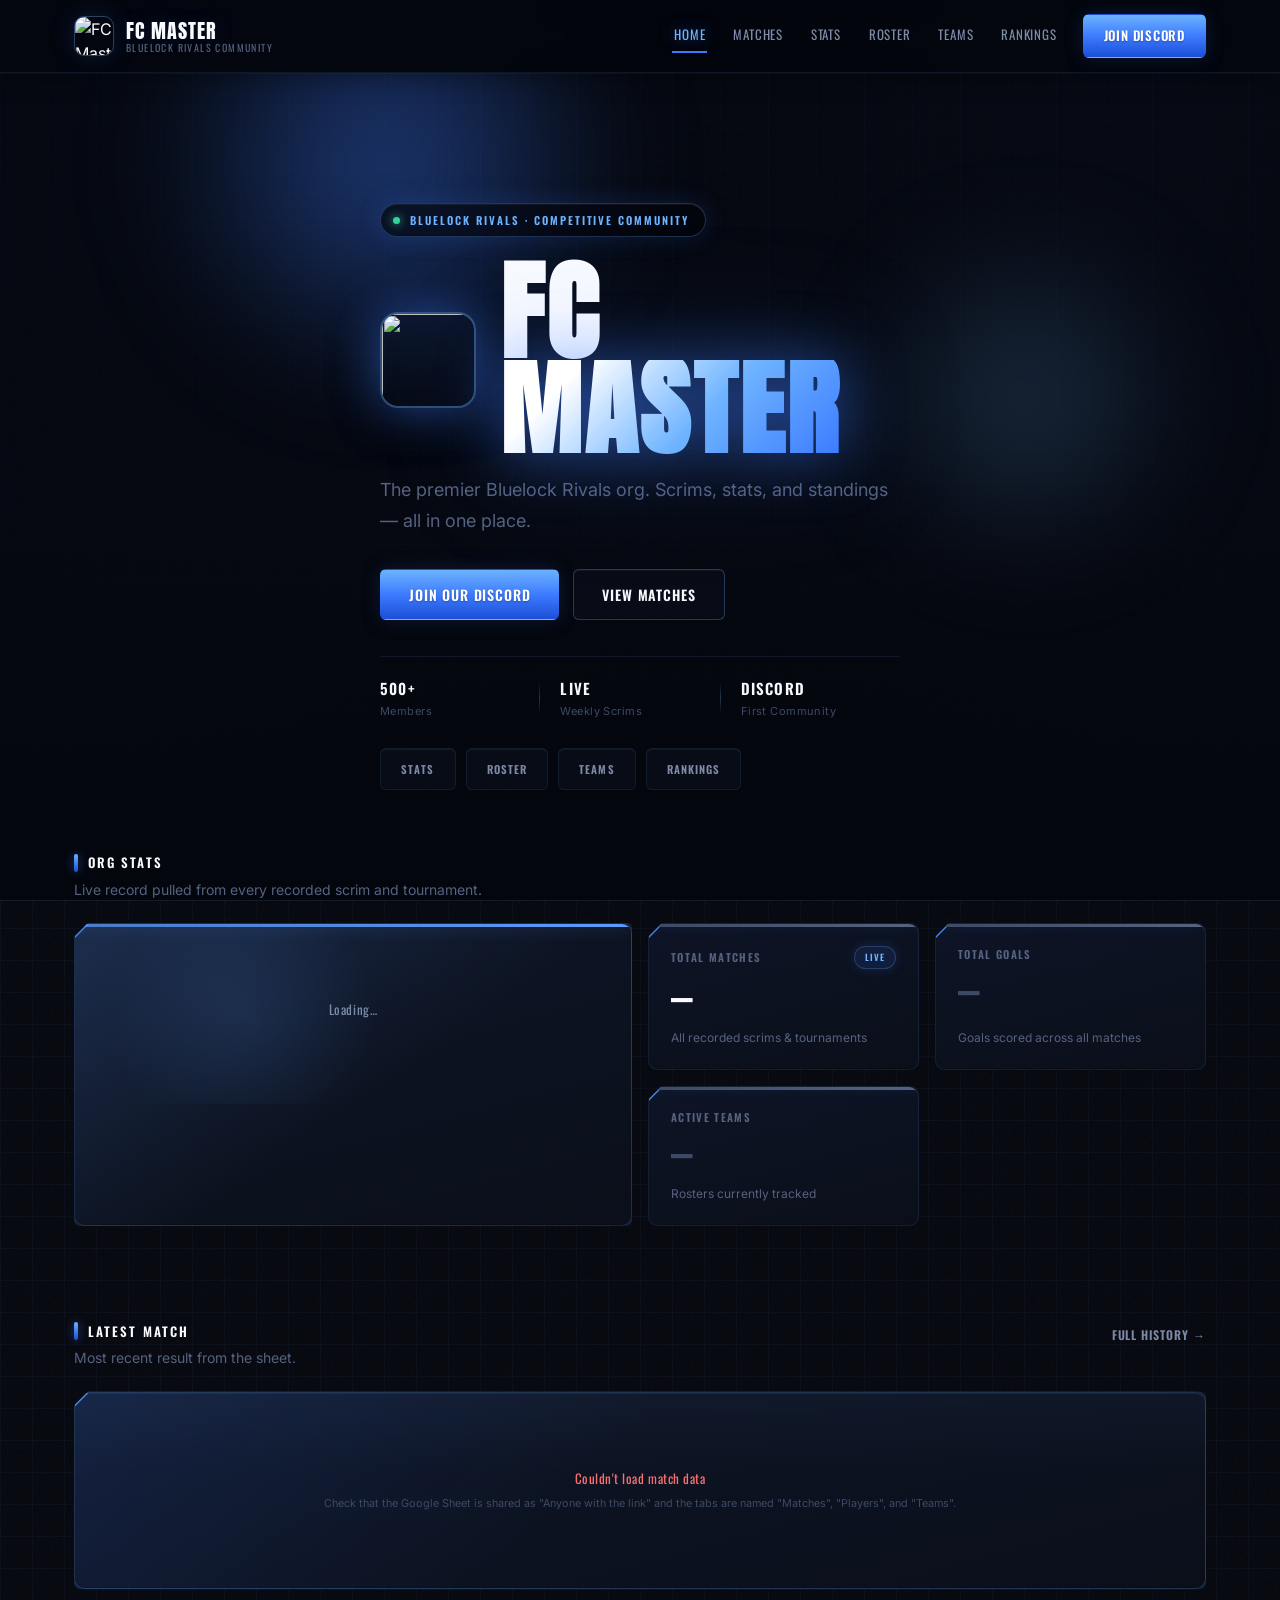
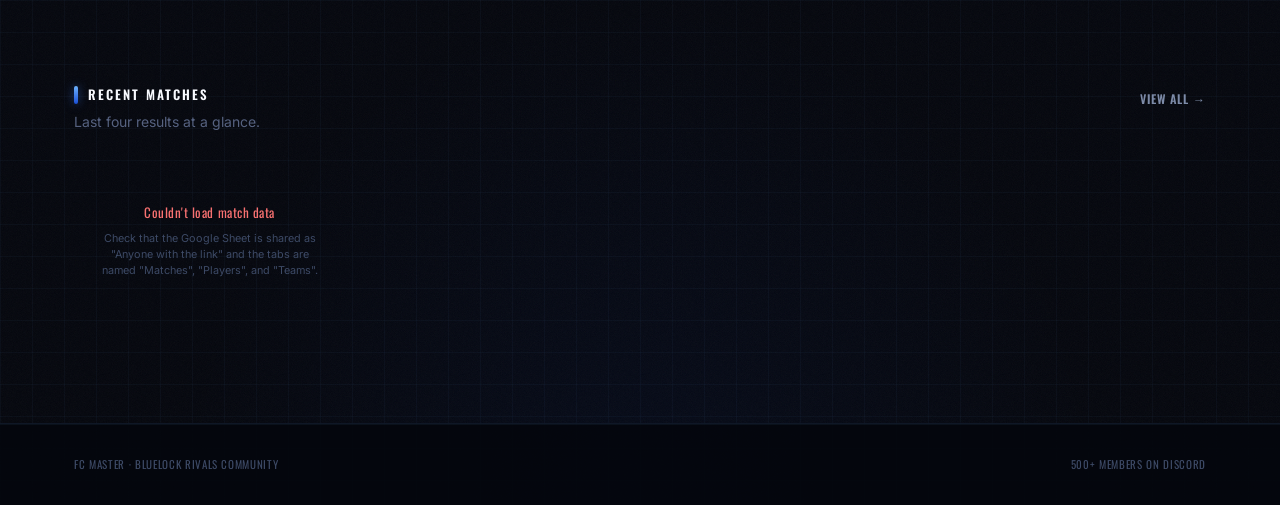
==== index.html @ bc50bb2d "bug fix" ====
<!DOCTYPE html>
<html lang="en">
<head>
<meta charset="UTF-8">
<meta name="viewport" content="width=device-width, initial-scale=1.0">
<title>FC Master — Bluelock Rivals Community</title>
<link rel="preconnect" href="https://fonts.googleapis.com">
<link rel="preconnect" href="https://fonts.gstatic.com" crossorigin>
<link href="https://fonts.googleapis.com/css2?family=Anton&family=Oswald:wght@500;600&family=Inter:wght@400;500&family=JetBrains+Mono:wght@500;700&display=swap" rel="stylesheet">
<link rel="stylesheet" href="style.css">
</head>
<body class="page-home">

<header class="site-header">
  <div class="container">
    <a href="index.html" class="brand">
      <img class="brand-mark" src="https://cdn.discordapp.com/icons/1453560675459924280/046e677ec699f821ec7f6a9abeb33d69.webp?size=80&amp;quality=lossless" alt="FC Master logo">
      <div class="brand-text">
        <span class="brand-name">FC MASTER</span>
        <span class="brand-sub">Bluelock Rivals Community</span>
      </div>
    </a>
    <input type="checkbox" id="nav-toggle" class="nav-toggle" aria-hidden="true">
    <label for="nav-toggle" class="nav-burger" aria-label="Toggle navigation">
      <span></span><span></span><span></span>
    </label>
    <nav class="nav">
      <a href="index.html" class="nav-link is-active">Home</a>
      <a href="matches.html" class="nav-link">Matches</a>
      <a href="stats.html" class="nav-link">Stats</a>
      <a href="roster.html" class="nav-link">Roster</a>
      <a href="teams.html" class="nav-link">Teams</a>
      <a href="rankings.html" class="nav-link">Rankings</a>
    </nav>
    <a href="https://discord.gg/AJgcQ4gbJ" class="btn btn-primary" target="_blank" rel="noopener">Join Discord</a>
  </div>
</header>

<section class="hero">
  <div class="hero-bg" aria-hidden="true">
    <div class="hero-bg__image"></div>
    <div class="hero-bg__grid"></div>
    <div class="hero-bg__vignette"></div>
  </div>
  <div class="hero-glow" aria-hidden="true"></div>
  <div class="hero-glow hero-glow--secondary" aria-hidden="true"></div>

  <div class="container hero-inner">
    <div class="hero-content">
      <div class="hero-badge">
        <span class="hero-badge__dot"></span>
        Bluelock Rivals &middot; Competitive Community
      </div>
      <div class="hero-identity">
        <img class="hero-crest" src="https://cdn.discordapp.com/icons/1453560675459924280/046e677ec699f821ec7f6a9abeb33d69.webp?size=128&amp;quality=lossless" alt="">
        <h1 class="hero-title">
          <span class="hero-title__line">FC</span>
          <span class="hero-title__line hero-title__line--accent">MASTER</span>
        </h1>
      </div>
      <p class="hero-subtitle">The premier Bluelock Rivals org. Scrims, stats, and standings — all in one place.</p>
      <div class="hero-actions">
        <a href="https://discord.gg/AJgcQ4gbJ" class="btn btn-primary btn-lg" target="_blank" rel="noopener">Join Our Discord</a>
        <a href="matches.html" class="btn btn-ghost btn-lg">View Matches</a>
      </div>
      <div class="hero-metrics">
        <div class="hero-metric">
          <span class="hero-metric__value">500+</span>
          <span class="hero-metric__label">Members</span>
        </div>
        <div class="hero-metric__divider" aria-hidden="true"></div>
        <div class="hero-metric">
          <span class="hero-metric__value">Live</span>
          <span class="hero-metric__label">Weekly Scrims</span>
        </div>
        <div class="hero-metric__divider" aria-hidden="true"></div>
        <div class="hero-metric">
          <span class="hero-metric__value">Discord</span>
          <span class="hero-metric__label">First Community</span>
        </div>
      </div>
      <nav class="hero-quicknav" aria-label="Quick links">
        <a href="stats.html" class="hero-strip-link">Stats</a>
        <a href="roster.html" class="hero-strip-link">Roster</a>
        <a href="teams.html" class="hero-strip-link">Teams</a>
        <a href="rankings.html" class="hero-strip-link">Rankings</a>
      </nav>
    </div>
  </div>
</section>

<main class="site-main">
  <section class="page-section home-stats">
    <div class="container">
      <div class="section-head">
        <div class="section-head__text">
          <span class="eyebrow">Org Stats</span>
          <p class="section-desc">Live record pulled from every recorded scrim and tournament.</p>
        </div>
      </div>
      <div class="stat-bento">
        <div class="panel stat-card stat-card--featured" id="stat-leader-card">
          <div class="stat-card__accent stat-card__accent--blue" aria-hidden="true"></div>
          <div class="state-message">Loading&hellip;</div>
        </div>
        <div class="panel stat-card">
          <div class="stat-card__accent stat-card__accent--neutral" aria-hidden="true"></div>
          <div class="stat-card__head">
            <span class="stat-card__label">Total Matches</span>
            <span class="stat-card__pill">Live</span>
          </div>
          <span class="stat-card__value skel" id="stat-total">&mdash;</span>
          <span class="stat-card__sub">All recorded scrims &amp; tournaments</span>
        </div>
        <div class="panel stat-card">
          <div class="stat-card__accent stat-card__accent--neutral" aria-hidden="true"></div>
          <div class="stat-card__head">
            <span class="stat-card__label">Total Goals</span>
          </div>
          <span class="stat-card__value skel" id="stat-goals">&mdash;</span>
          <span class="stat-card__sub">Goals scored across all matches</span>
        </div>
        <div class="panel stat-card">
          <div class="stat-card__accent stat-card__accent--neutral" aria-hidden="true"></div>
          <div class="stat-card__head">
            <span class="stat-card__label">Active Teams</span>
          </div>
          <span class="stat-card__value skel" id="stat-teams">&mdash;</span>
          <span class="stat-card__sub">Rosters currently tracked</span>
        </div>
      </div>
    </div>
  </section>

  <section class="page-section">
    <div class="container">
      <div class="section-head">
        <div class="section-head__text">
          <span class="eyebrow">Latest Match</span>
          <p class="section-desc">Most recent result from the sheet.</p>
        </div>
        <a href="matches.html" class="meta-link">Full history &rarr;</a>
      </div>
      <div class="panel panel--spotlight" id="latest-match">
        <div class="state-message">Loading latest match&hellip;</div>
      </div>
    </div>
  </section>

  <section class="page-section">
    <div class="container">
      <div class="section-head">
        <div class="section-head__text">
          <span class="eyebrow">Recent Matches</span>
          <p class="section-desc">Last four results at a glance.</p>
        </div>
        <a href="matches.html" class="meta-link">View all &rarr;</a>
      </div>
      <div class="match-grid" id="recent-matches">
        <div class="state-message">Loading recent matches&hellip;</div>
      </div>
    </div>
  </section>
</main>

<footer class="site-footer">
  <div class="container">
    <p>FC Master &middot; Bluelock Rivals Community</p>
    <p>500+ Members on Discord</p>
  </div>
</footer>

<script src="script.js"></script>
</body>
</html>
---- style.css ----
/* =========================================================
   FC MASTER — Premium Esports Design System
   ========================================================= */
:root {
  --bg-void: #04060d;
  --bg-panel: #0a0f1a;
  --bg-panel-raised: #0f1628;
  --bg-panel-hover: #141e34;
  --accent-blue: #3d7bff;
  --accent-blue-bright: #6db3ff;
  --accent-blue-deep: #1a4fd6;
  --accent-glow: rgba(61, 123, 255, 0.55);
  --accent-glow-soft: rgba(61, 123, 255, 0.18);
  --accent-glow-strong: rgba(109, 179, 255, 0.35);
  --win: #34d399;
  --loss: #f87171;
  --draw: #94a3b8;
  --text-primary: #f8faff;
  --text-secondary: #7d8ba8;
  --text-faint: #3d4a66;
  --text-muted: #566280;
  --border-line: rgba(109, 179, 255, 0.1);
  --border-line-strong: rgba(109, 179, 255, 0.28);
  --shadow-card: 0 4px 24px rgba(0, 0, 0, 0.45), 0 0 0 1px rgba(109, 179, 255, 0.06);
  --shadow-card-hover: 0 12px 40px rgba(0, 0, 0, 0.55), 0 0 32px var(--accent-glow-soft), 0 0 0 1px rgba(109, 179, 255, 0.18);
  --shadow-inset: inset 0 1px 0 rgba(255, 255, 255, 0.05), inset 0 -1px 0 rgba(0, 0, 0, 0.2);

  --font-display: 'Anton', 'Arial Narrow', sans-serif;
  --font-eyebrow: 'Oswald', sans-serif;
  --font-body: 'Inter', system-ui, sans-serif;
  --font-mono: 'JetBrains Mono', 'Courier New', monospace;

  --max-width: 1180px;
  --radius: 10px;
  --radius-sm: 6px;
  --notch: 14px;
  --header-h: 72px;
}

/* =========================================================
   Reset & base
   ========================================================= */
*, *::before, *::after { box-sizing: border-box; }
html { scroll-behavior: smooth; }

body {
  margin: 0;
  background-color: var(--bg-void);
  color: var(--text-primary);
  font-family: var(--font-body);
  line-height: 1.5;
  -webkit-font-smoothing: antialiased;
  display: flex;
  flex-direction: column;
  min-height: 100vh;
  position: relative;
  isolation: isolate;
}

/* Global atmosphere — grid + ambient glow + film grain (HLTV / Liquipedia feel) */
body::before {
  content: '';
  position: fixed;
  inset: 0;
  z-index: -2;
  pointer-events: none;
  background:
    radial-gradient(ellipse 70% 50% at 15% -10%, rgba(61, 123, 255, 0.14) 0%, transparent 55%),
    radial-gradient(ellipse 55% 40% at 90% 5%, rgba(61, 123, 255, 0.08) 0%, transparent 50%),
    radial-gradient(ellipse 60% 40% at 50% 100%, rgba(26, 79, 214, 0.06) 0%, transparent 60%),
    linear-gradient(rgba(109, 179, 255, 0.035) 1px, transparent 1px),
    linear-gradient(90deg, rgba(109, 179, 255, 0.035) 1px, transparent 1px),
    var(--bg-void);
  background-size: auto, auto, auto, 32px 32px, 32px 32px, auto;
}

body::after {
  content: '';
  position: fixed;
  inset: 0;
  z-index: -1;
  pointer-events: none;
  opacity: 0.045;
  background-image: url("data:image/svg+xml,%3Csvg viewBox='0 0 256 256' xmlns='http://www.w3.org/2000/svg'%3E%3Cfilter id='n'%3E%3CfeTurbulence type='fractalNoise' baseFrequency='0.85' numOctaves='4' stitchTiles='stitch'/%3E%3C/filter%3E%3Crect width='100%25' height='100%25' filter='url(%23n)'/%3E%3C/svg%3E");
  background-repeat: repeat;
  background-size: 180px 180px;
}

main, .site-main { flex: 1; }
img { max-width: 100%; display: block; }
a { color: inherit; text-decoration: none; }
button { font-family: inherit; cursor: pointer; border: none; background: none; }

:focus-visible {
  outline: 2px solid var(--accent-blue-bright);
  outline-offset: 2px;
  border-radius: 4px;
}

.container {
  max-width: var(--max-width);
  margin: 0 auto;
  padding: 0 24px;
}

@media (prefers-reduced-motion: reduce) {
  *, *::before, *::after { animation: none !important; transition: none !important; }
  html { scroll-behavior: auto; }
}

/* =========================================================
   Buttons
   ========================================================= */
.btn {
  display: inline-flex;
  align-items: center;
  justify-content: center;
  gap: 8px;
  font-family: var(--font-eyebrow);
  font-weight: 600;
  font-size: 13px;
  letter-spacing: 0.06em;
  text-transform: uppercase;
  padding: 11px 20px;
  border-radius: var(--radius-sm);
  border: 1px solid transparent;
  transition: transform 0.15s ease, box-shadow 0.15s ease, background 0.15s ease, border-color 0.15s ease;
  white-space: nowrap;
}
.btn-primary {
  background: linear-gradient(180deg, var(--accent-blue-bright) 0%, var(--accent-blue) 50%, var(--accent-blue-deep) 100%);
  color: #fff;
  box-shadow: 0 0 20px var(--accent-glow-soft), 0 4px 16px rgba(0, 0, 0, 0.35);
  text-shadow: 0 1px 2px rgba(0, 0, 0, 0.3);
}
.btn-primary:hover {
  background: linear-gradient(180deg, #8ec5ff 0%, var(--accent-blue-bright) 50%, var(--accent-blue) 100%);
  box-shadow: 0 0 32px var(--accent-glow), 0 6px 24px rgba(0, 0, 0, 0.4);
  transform: translateY(-2px);
}
.btn-ghost {
  background: rgba(10, 15, 26, 0.7);
  border-color: var(--border-line-strong);
  color: var(--text-primary);
  box-shadow: var(--shadow-inset);
}
.btn-ghost:hover {
  border-color: var(--accent-blue-bright);
  background: rgba(15, 22, 40, 0.9);
  box-shadow: 0 0 20px var(--accent-glow-soft), var(--shadow-inset);
}
.btn-lg { padding: 14px 28px; font-size: 14px; }

/* =========================================================
   Header / nav
   ========================================================= */
.site-header {
  position: sticky;
  top: 0;
  z-index: 100;
  background: rgba(4, 6, 13, 0.92);
  backdrop-filter: blur(16px) saturate(1.2);
  border-bottom: 1px solid var(--border-line);
  box-shadow: 0 4px 24px rgba(0, 0, 0, 0.35), 0 1px 0 rgba(109, 179, 255, 0.06);
}
.site-header .container {
  display: flex;
  align-items: center;
  gap: 24px;
  height: var(--header-h);
}
.brand {
  display: flex;
  align-items: center;
  gap: 12px;
  margin-right: auto;
  z-index: 2;
}
.brand-mark {
  width: 40px;
  height: 40px;
  border-radius: 10px;
  object-fit: cover;
  border: 1px solid rgba(109, 179, 255, 0.35);
  box-shadow: 0 0 24px var(--accent-glow-soft), 0 4px 12px rgba(0, 0, 0, 0.3);
  flex-shrink: 0;
}
.brand-text { display: flex; flex-direction: column; line-height: 1.1; }
.brand-name {
  font-family: var(--font-display);
  font-size: 20px;
  letter-spacing: 0.05em;
  color: var(--text-primary);
  text-shadow: 0 0 20px var(--accent-glow-soft);
}
.brand-sub {
  font-family: var(--font-eyebrow);
  font-size: 10px;
  letter-spacing: 0.14em;
  color: var(--text-muted);
  text-transform: uppercase;
}

.nav-toggle { display: none; }
.nav-burger {
  display: none;
  flex-direction: column;
  justify-content: center;
  gap: 5px;
  width: 36px;
  height: 36px;
  padding: 8px;
  cursor: pointer;
  z-index: 2;
}
.nav-burger span {
  display: block;
  height: 2px;
  background: var(--text-primary);
  border-radius: 2px;
  transition: transform 0.2s ease, opacity 0.2s ease;
}

.nav { display: flex; align-items: center; gap: 24px; }
.nav-link {
  font-family: var(--font-eyebrow);
  font-size: 13px;
  letter-spacing: 0.06em;
  text-transform: uppercase;
  color: var(--text-secondary);
  padding: 6px 2px;
  border-bottom: 2px solid transparent;
  transition: color 0.15s ease, border-color 0.15s ease;
}
.nav-link:hover { color: var(--text-primary); text-shadow: 0 0 12px var(--accent-glow-soft); }
.nav-link.is-active {
  color: var(--accent-blue-bright);
  border-bottom-color: var(--accent-blue);
  text-shadow: 0 0 16px var(--accent-glow);
}
.nav-link--soon {
  color: var(--text-faint);
  cursor: default;
  display: inline-flex;
  align-items: center;
  gap: 6px;
}
.nav-link--soon .soon-tag {
  font-size: 9px;
  letter-spacing: 0.08em;
  background: rgba(91, 157, 255, 0.12);
  color: var(--accent-blue-bright);
  padding: 2px 6px;
  border-radius: 999px;
}

.site-header .btn-primary { flex-shrink: 0; z-index: 2; }

@media (max-width: 860px) {
  .nav-burger { display: flex; }
  .nav {
    position: fixed;
    inset: 0;
    top: var(--header-h);
    flex-direction: column;
    align-items: stretch;
    gap: 0;
    padding: 16px 24px 32px;
    background: rgba(5, 8, 16, 0.97);
    backdrop-filter: blur(16px);
    transform: translateY(-100%);
    opacity: 0;
    pointer-events: none;
    transition: transform 0.25s ease, opacity 0.25s ease;
  }
  .nav-link {
    padding: 16px 0;
    border-bottom: 1px solid var(--border-line);
    font-size: 15px;
  }
  .nav-link.is-active { border-bottom-color: var(--border-line); color: var(--accent-blue-bright); }
  .nav-toggle:checked ~ .nav {
    transform: translateY(0);
    opacity: 1;
    pointer-events: auto;
  }
  .nav-toggle:checked ~ .nav-burger span:nth-child(1) { transform: translateY(7px) rotate(45deg); }
  .nav-toggle:checked ~ .nav-burger span:nth-child(2) { opacity: 0; }
  .nav-toggle:checked ~ .nav-burger span:nth-child(3) { transform: translateY(-7px) rotate(-45deg); }
  .site-header .btn-primary { display: none; }
}

/* =========================================================
   Page banner (inner pages)
   ========================================================= */
.page-banner {
  position: relative;
  overflow: hidden;
  padding: 56px 0 48px;
  border-bottom: 1px solid var(--border-line);
  background:
    linear-gradient(to bottom, transparent 0%, transparent 45%, var(--bg-void) 100%),
    linear-gradient(135deg, rgba(61, 123, 255, 0.1) 0%, transparent 55%),
    rgba(4, 6, 13, 0.85);
  box-shadow: inset 0 -1px 0 rgba(109, 179, 255, 0.08);
}
.page-banner::before {
  content: '';
  position: absolute;
  inset: 0;
  background-image:
    linear-gradient(rgba(109, 179, 255, 0.04) 1px, transparent 1px),
    linear-gradient(90deg, rgba(109, 179, 255, 0.04) 1px, transparent 1px);
  background-size: 32px 32px;
  mask-image: linear-gradient(to bottom, rgba(0,0,0,0.55), transparent 85%);
  pointer-events: none;
}
.page-banner::after {
  content: '';
  position: absolute;
  bottom: 0;
  left: 0;
  right: 0;
  height: 1px;
  background: linear-gradient(90deg, transparent, var(--accent-blue-bright), transparent);
  opacity: 0.4;
  pointer-events: none;
}
.page-banner__inner {
  position: relative;
  z-index: 1;
}
.page-banner__tag {
  display: inline-flex;
  align-items: center;
  gap: 8px;
  font-family: var(--font-eyebrow);
  font-size: 11px;
  font-weight: 600;
  letter-spacing: 0.18em;
  text-transform: uppercase;
  color: var(--accent-blue-bright);
  margin-bottom: 12px;
  text-shadow: 0 0 16px var(--accent-glow);
}
.page-banner__tag::before {
  content: '';
  width: 28px;
  height: 2px;
  background: linear-gradient(90deg, var(--accent-blue-bright), var(--accent-blue));
  box-shadow: 0 0 8px var(--accent-glow);
}
.page-banner__title {
  font-family: var(--font-display);
  font-size: clamp(38px, 6vw, 58px);
  letter-spacing: 0.03em;
  line-height: 1;
  margin: 0 0 12px;
  color: var(--text-primary);
  text-shadow: 0 0 40px var(--accent-glow-soft);
}
.page-banner__desc {
  margin: 0;
  font-size: 15px;
  color: var(--text-muted);
  max-width: 560px;
  line-height: 1.65;
}

/* Compact premium dashboard header (matches / stats) */
.page-banner--dashboard {
  padding: 38px 0 34px;
  background:
    linear-gradient(to bottom, transparent 0%, transparent 45%, var(--bg-void) 100%),
    radial-gradient(ellipse 90% 140% at 15% -30%, rgba(61, 123, 255, 0.24) 0%, transparent 58%),
    radial-gradient(ellipse 55% 90% at 88% -10%, rgba(109, 179, 255, 0.14) 0%, transparent 52%),
    linear-gradient(180deg, rgba(12, 20, 38, 0.97) 0%, rgba(4, 6, 13, 0.99) 100%);
  border-bottom: 1px solid rgba(109, 179, 255, 0.16);
  box-shadow:
    0 10px 40px rgba(0, 0, 0, 0.35),
    inset 0 1px 0 rgba(109, 179, 255, 0.1);
}
.page-banner--dashboard::before {
  background-size: 28px 28px;
  mask-image: linear-gradient(to bottom, rgba(0, 0, 0, 0.65), transparent 92%);
}
.page-banner--dashboard::after {
  opacity: 0.65;
  height: 2px;
  background: linear-gradient(90deg, transparent 5%, var(--accent-blue-bright) 50%, transparent 95%);
  box-shadow: 0 0 20px var(--accent-glow-soft);
}
.page-banner__glow {
  position: absolute;
  top: -30%;
  right: 8%;
  width: min(320px, 45vw);
  height: 180px;
  background: radial-gradient(circle, rgba(61, 123, 255, 0.28) 0%, transparent 68%);
  filter: blur(36px);
  pointer-events: none;
}
.page-banner--dashboard .page-banner__title {
  font-size: clamp(34px, 5vw, 50px);
}

/* Filter stacks */
.filter-stack {
  display: flex;
  flex-direction: column;
  gap: 12px;
  margin-bottom: 22px;
}
.filter-stack .filter-bar {
  margin-bottom: 0;
}
.filter-row {
  display: flex;
  flex-direction: column;
  gap: 8px;
}
.filter-row--solo {
  margin-bottom: 28px;
}
.filter-label {
  font-family: var(--font-eyebrow);
  font-size: 10px;
  font-weight: 600;
  letter-spacing: 0.14em;
  text-transform: uppercase;
  color: var(--text-faint);
}
.filter-bar--teams {
  flex-wrap: wrap;
}
.filter-bar--teams .filter-count {
  margin-left: auto;
  font-style: italic;
}
.filter-btn--team.is-active {
  color: #fff;
  background: linear-gradient(180deg, rgba(109, 179, 255, 0.35) 0%, rgba(61, 123, 255, 0.5) 100%);
  border-color: rgba(109, 179, 255, 0.45);
  box-shadow: 0 0 20px var(--accent-glow-soft), inset 0 1px 0 rgba(255, 255, 255, 0.08);
}

@media (max-width: 560px) {
  .page-banner--dashboard { padding: 32px 0 28px; }
  .filter-bar--teams .filter-count { margin-left: 0; width: 100%; }
}

/* =========================================================
   Section headings
   ========================================================= */
.page-section { padding: 48px 0; }
.page-section--tight-top { padding-top: 0; }
.page-section--tight-bottom { padding-bottom: 0; }

.section-head {
  display: flex;
  align-items: baseline;
  justify-content: space-between;
  gap: 16px;
  margin-bottom: 22px;
  flex-wrap: wrap;
}
.section-head__text {
  display: flex;
  flex-direction: column;
  gap: 6px;
}
.eyebrow {
  display: flex;
  align-items: center;
  gap: 10px;
  font-family: var(--font-eyebrow);
  font-size: 13px;
  font-weight: 600;
  letter-spacing: 0.16em;
  text-transform: uppercase;
  color: var(--text-primary);
}
.eyebrow::before {
  content: '';
  width: 4px;
  height: 18px;
  background: linear-gradient(180deg, var(--accent-blue-bright), var(--accent-blue-deep));
  border-radius: 2px;
  flex-shrink: 0;
  box-shadow: 0 0 10px var(--accent-glow);
}
.section-desc {
  margin: 0;
  font-size: 14px;
  color: var(--text-muted);
  max-width: 520px;
  line-height: 1.6;
}
.section-head .meta-link {
  font-family: var(--font-eyebrow);
  font-size: 12px;
  font-weight: 600;
  letter-spacing: 0.08em;
  color: var(--text-secondary);
  text-transform: uppercase;
  transition: color 0.15s ease, text-shadow 0.15s ease;
}
.section-head .meta-link:hover {
  color: var(--accent-blue-bright);
  text-shadow: 0 0 12px var(--accent-glow);
}

/* =========================================================
   Hero — homepage
   ========================================================= */
.hero {
  position: relative;
  overflow: hidden;
  min-height: min(92vh, 860px);
  display: flex;
  flex-direction: column;
  justify-content: center;
  padding: 100px 0 80px;
  border-bottom: 1px solid var(--border-line);
}
.hero-bg {
  position: absolute;
  inset: 0;
  pointer-events: none;
}
.hero-bg__image {
  position: absolute;
  inset: 0;
  background:
    linear-gradient(to bottom, transparent 0%, transparent 55%, var(--bg-void) 100%),
    linear-gradient(105deg, rgba(5, 8, 16, 0.94) 0%, rgba(5, 8, 16, 0.7) 42%, rgba(5, 8, 16, 0.9) 100%),
    url('https://i.ibb.co/B2PHL9ym/FAmjm-BYWYAAL4sd.jpg') center / cover no-repeat;
}
.hero-bg__grid {
  position: absolute;
  inset: 0;
  background-image:
    linear-gradient(rgba(91, 157, 255, 0.04) 1px, transparent 1px),
    linear-gradient(90deg, rgba(91, 157, 255, 0.04) 1px, transparent 1px);
  background-size: 48px 48px;
  mask-image: linear-gradient(to bottom, rgba(0,0,0,0.5) 0%, transparent 80%);
}
.hero-bg__vignette {
  position: absolute;
  inset: 0;
  z-index: 1;
  background: radial-gradient(ellipse 80% 60% at 50% 100%, var(--bg-void) 0%, transparent 70%);
}
.hero-glow {
  position: absolute;
  top: -120px;
  left: 10%;
  width: 520px;
  height: 420px;
  background: radial-gradient(circle, rgba(61, 123, 255, 0.45) 0%, transparent 70%);
  filter: blur(56px);
  pointer-events: none;
  animation: glow-drift 8s ease-in-out infinite alternate;
}
.hero-glow--secondary {
  left: auto;
  right: 5%;
  top: 20%;
  width: 380px;
  height: 320px;
  background: radial-gradient(circle, rgba(109, 179, 255, 0.22) 0%, transparent 70%);
  animation-delay: -4s;
}
@keyframes glow-drift {
  0% { transform: translate(0, 0) scale(1); opacity: 0.85; }
  100% { transform: translate(20px, 10px) scale(1.05); opacity: 1; }
}
.hero-inner {
  position: relative;
  z-index: 1;
  display: flex;
  flex-direction: column;
  align-items: flex-start;
  max-width: 720px;
}
.hero-content {
  display: flex;
  flex-direction: column;
  align-items: flex-start;
  width: 100%;
}
.hero-badge {
  display: inline-flex;
  align-items: center;
  gap: 10px;
  font-family: var(--font-eyebrow);
  font-size: 11px;
  font-weight: 600;
  letter-spacing: 0.18em;
  text-transform: uppercase;
  color: var(--accent-blue-bright);
  margin-bottom: 28px;
  padding: 8px 16px 8px 12px;
  border: 1px solid rgba(109, 179, 255, 0.25);
  border-radius: 999px;
  background: rgba(4, 6, 13, 0.65);
  backdrop-filter: blur(10px);
  box-shadow: 0 0 24px var(--accent-glow-soft), var(--shadow-inset);
}
.hero-badge__dot {
  width: 7px;
  height: 7px;
  border-radius: 50%;
  background: var(--win);
  box-shadow: 0 0 10px var(--win);
  animation: pulse-dot 2.4s ease-in-out infinite;
}
@keyframes pulse-dot {
  0%, 100% { opacity: 1; transform: scale(1); }
  50% { opacity: 0.6; transform: scale(0.85); }
}
.hero-identity {
  display: flex;
  align-items: center;
  gap: 24px;
  margin-bottom: 20px;
}
.hero-crest {
  width: clamp(64px, 10vw, 96px);
  height: clamp(64px, 10vw, 96px);
  border-radius: 18px;
  object-fit: cover;
  border: 2px solid rgba(109, 179, 255, 0.4);
  box-shadow: 0 0 48px var(--accent-glow), 0 12px 40px rgba(0, 0, 0, 0.5);
  flex-shrink: 0;
}
.hero-title__line {
  font-family: var(--font-display);
  font-size: clamp(56px, 10vw, 108px);
  letter-spacing: 0.03em;
  color: var(--text-primary);
}
.hero-title__line--accent {
  background: linear-gradient(135deg, #fff 20%, var(--accent-blue-bright) 60%, var(--accent-blue) 100%);
  -webkit-background-clip: text;
  background-clip: text;
  -webkit-text-fill-color: transparent;
  filter: drop-shadow(0 0 30px var(--accent-glow)) drop-shadow(0 0 60px var(--accent-glow-soft));
}
.hero-subtitle {
  font-family: var(--font-body);
  font-size: clamp(15px, 1.8vw, 18px);
  color: var(--text-muted);
  margin: 0 0 32px;
  max-width: 520px;
  line-height: 1.7;
}
.hero-title {
  margin: 0;
  display: flex;
  flex-direction: column;
  line-height: 0.88;
}
.hero-actions {
  display: flex;
  align-items: center;
  gap: 14px;
  flex-wrap: wrap;
  margin-bottom: 36px;
}
.hero-metrics {
  display: flex;
  align-items: center;
  padding: 20px 0 0;
  border-top: 1px solid var(--border-line);
  width: 100%;
  max-width: 520px;
}
.hero-metric {
  display: flex;
  flex-direction: column;
  gap: 4px;
  flex: 1;
  padding: 0 20px;
}
.hero-metric:first-child { padding-left: 0; }
.hero-metric__divider {
  width: 1px;
  height: 32px;
  background: linear-gradient(180deg, transparent, var(--border-line-strong), transparent);
  flex-shrink: 0;
}
.hero-metric__value {
  font-family: var(--font-eyebrow);
  font-size: 15px;
  font-weight: 600;
  letter-spacing: 0.08em;
  text-transform: uppercase;
  color: var(--text-primary);
}
.hero-metric__label {
  font-size: 11px;
  color: var(--text-faint);
  letter-spacing: 0.04em;
}
.hero-quicknav {
  display: flex;
  flex-wrap: wrap;
  gap: 10px;
  margin-top: 28px;
  width: 100%;
  max-width: 520px;
}
.hero-strip-link {
  font-family: var(--font-eyebrow);
  font-size: 11px;
  font-weight: 600;
  letter-spacing: 0.1em;
  text-transform: uppercase;
  text-align: center;
  padding: 12px 20px;
  border: 1px solid var(--border-line);
  border-radius: var(--radius-sm);
  background: rgba(10, 15, 26, 0.75);
  color: var(--text-secondary);
  box-shadow: var(--shadow-inset);
  transition: border-color 0.2s ease, color 0.2s ease, background 0.2s ease, box-shadow 0.2s ease, transform 0.2s ease;
}
.hero-strip-link:hover {
  border-color: rgba(109, 179, 255, 0.4);
  color: var(--accent-blue-bright);
  background: rgba(15, 22, 40, 0.9);
  box-shadow: 0 0 20px var(--accent-glow-soft), var(--shadow-inset);
  transform: translateY(-1px);
}

@media (max-width: 860px) {
  .hero { min-height: auto; padding: 88px 0 64px; }
  .hero-inner { align-items: center; }
  .hero-content { align-items: center; text-align: center; }
  .hero-identity { flex-direction: column; gap: 16px; }
  .hero-subtitle { max-width: 100%; }
  .hero-actions { justify-content: center; }
  .hero-metrics { max-width: 100%; justify-content: center; }
  .hero-metric { padding: 0 14px; }
  .hero-quicknav { justify-content: center; max-width: 100%; }
}
@media (max-width: 560px) {
  .hero-metrics { flex-direction: column; align-items: stretch; gap: 12px; }
  .hero-metric {
    flex-direction: row;
    justify-content: space-between;
    align-items: center;
    padding: 10px 0;
    border-bottom: 1px solid var(--border-line);
  }
  .hero-metric:last-child { border-bottom: none; }
  .hero-metric__divider { display: none; }
}

/* Homepage layout overlap */
.page-home .site-main { padding-top: 0; }
.home-stats {
  margin-top: -48px;
  padding-top: 0;
  position: relative;
  z-index: 2;
}

@media (max-width: 860px) {
  .home-stats { margin-top: -24px; }
}

/* =========================================================
   Panels — corner-notch motif
   ========================================================= */
.panel {
  background: linear-gradient(165deg, rgba(15, 22, 40, 0.95) 0%, rgba(10, 15, 26, 0.98) 100%);
  border: 1px solid var(--border-line);
  border-radius: var(--radius);
  padding: 22px;
  clip-path: polygon(var(--notch) 0%, 100% 0%, 100% 100%, 0% 100%, 0% var(--notch));
  position: relative;
  box-shadow: var(--shadow-card), var(--shadow-inset);
  transition: border-color 0.25s ease, box-shadow 0.25s ease, transform 0.25s ease;
}
.panel::before {
  content: '';
  position: absolute;
  top: 0; left: 0;
  width: var(--notch);
  height: var(--notch);
  background: linear-gradient(135deg, var(--accent-blue-bright), var(--accent-blue-deep));
  clip-path: polygon(0 0, 100% 0, 0 100%);
  box-shadow: 0 0 12px var(--accent-glow);
}
.panel::after {
  content: '';
  position: absolute;
  inset: 0;
  border-radius: inherit;
  pointer-events: none;
  background: linear-gradient(180deg, rgba(109, 179, 255, 0.04) 0%, transparent 40%);
  clip-path: polygon(var(--notch) 0%, 100% 0%, 100% 100%, 0% 100%, 0% var(--notch));
}
.panel--spotlight {
  background:
    linear-gradient(135deg, rgba(61, 123, 255, 0.12) 0%, transparent 45%),
    linear-gradient(165deg, rgba(15, 22, 40, 0.98) 0%, rgba(10, 15, 26, 0.99) 100%);
  border-color: rgba(109, 179, 255, 0.22);
  box-shadow: var(--shadow-card-hover), 0 0 60px var(--accent-glow-soft), var(--shadow-inset);
  padding: 28px 32px;
}
.panel--profile {
  padding: 28px 32px;
  background:
    linear-gradient(160deg, rgba(61, 123, 255, 0.06) 0%, rgba(10, 15, 26, 0.98) 100%);
  box-shadow: var(--shadow-card-hover), var(--shadow-inset);
}

/* =========================================================
   Stat cards & grids
   ========================================================= */
.stat-grid {
  display: grid;
  grid-template-columns: repeat(4, minmax(0, 1fr));
  gap: 16px;
}
.stat-bento {
  display: grid;
  grid-template-columns: repeat(4, minmax(0, 1fr));
  gap: 16px;
}
.stat-bento .stat-card--featured {
  grid-column: span 2;
  grid-row: span 2;
  min-height: 280px;
  padding: 28px;
}
.stat-bento .stat-card--featured .stat-card__value--hero {
  font-size: clamp(52px, 8vw, 72px);
  margin-top: auto;
}
.stat-bento .stat-card:not(.stat-card--featured) { min-height: 132px; }

.stat-card {
  display: flex;
  flex-direction: column;
  gap: 12px;
  min-height: 160px;
  padding: 22px;
  background: linear-gradient(165deg, rgba(15, 22, 40, 0.92) 0%, rgba(10, 15, 26, 0.98) 100%);
  box-shadow: var(--shadow-card), var(--shadow-inset);
  position: relative;
  overflow: hidden;
}
.stat-card::after {
  content: '';
  position: absolute;
  bottom: -40%;
  right: -20%;
  width: 60%;
  height: 60%;
  background: radial-gradient(circle, var(--accent-glow-soft) 0%, transparent 70%);
  pointer-events: none;
  opacity: 0;
  transition: opacity 0.3s ease;
}
.stat-card:hover {
  border-color: rgba(109, 179, 255, 0.3);
  transform: translateY(-3px);
  box-shadow: var(--shadow-card-hover), var(--shadow-inset);
}
.stat-card:hover::after { opacity: 1; }
.stat-card__accent {
  position: absolute;
  top: 0; left: 0; right: 0;
  height: 3px;
  box-shadow: 0 0 12px var(--accent-glow-soft);
}
.stat-card__accent--blue {
  background: linear-gradient(90deg, var(--accent-blue-deep), var(--accent-blue-bright));
  box-shadow: 0 0 16px var(--accent-glow);
}
.stat-card__accent--neutral { background: linear-gradient(90deg, var(--text-faint), var(--text-muted)); }
.stat-card__accent--win { background: linear-gradient(90deg, #059669, var(--win)); box-shadow: 0 0 12px rgba(52, 211, 153, 0.3); }
.stat-card__accent--loss { background: linear-gradient(90deg, #dc2626, var(--loss)); box-shadow: 0 0 12px rgba(248, 113, 113, 0.3); }
.stat-card__accent--draw { background: linear-gradient(90deg, var(--draw), #cbd5e1); }

.stat-card--featured {
  background:
    linear-gradient(145deg, rgb(var(--team-c, 91 157 255) / 0.18) 0%, transparent 55%),
    linear-gradient(165deg, rgba(15, 22, 40, 0.98) 0%, rgba(10, 15, 26, 0.99) 100%);
  border: 1px solid rgb(var(--team-c, 91 157 255) / 0.2);
  box-shadow: var(--shadow-card-hover), 0 0 48px rgb(var(--team-c, 91 157 255) / 0.2), var(--shadow-inset);
}
.stat-card--featured::after {
  opacity: 0.6;
  background: radial-gradient(circle, rgb(var(--team-c, 91 157 255) / 0.2) 0%, transparent 70%);
}
.stat-card--featured .stat-card__accent--blue {
  background: linear-gradient(90deg, rgb(var(--team-c, 91 157 255) / 0.7), rgb(var(--team-c, 91 157 255)));
  box-shadow: 0 0 16px rgb(var(--team-c, 91 157 255) / 0.4);
}
.stat-card--featured .stat-card__value--hero {
  color: rgb(var(--team-c, 91 157 255));
  text-shadow: 0 0 24px rgb(var(--team-c, 91 157 255) / 0.35);
}
.stat-card__leader-link {
  display: flex;
  align-items: center;
  gap: 12px;
  text-decoration: none;
  color: inherit;
}
.stat-card__leader-name {
  font-family: var(--font-display);
  font-size: clamp(18px, 2.5vw, 22px);
  letter-spacing: 0.02em;
  color: var(--text-primary);
}
.stat-card__leader-crest {
  width: 44px;
  height: 44px;
  margin-bottom: 0;
  flex-shrink: 0;
}
.stat-card__leader-crest--fallback {
  display: flex;
  align-items: center;
  justify-content: center;
  font-family: var(--font-eyebrow);
  font-size: 14px;
  font-weight: 600;
  background: var(--bg-panel-raised);
  color: rgb(var(--team-c, 91 157 255));
  border-radius: 50%;
  border: 2px solid rgb(var(--team-c, 91 157 255) / 0.6);
}
.stat-card--win {
  background:
    linear-gradient(145deg, rgba(52, 211, 153, 0.1) 0%, transparent 45%),
    linear-gradient(165deg, rgba(15, 22, 40, 0.92) 0%, rgba(10, 15, 26, 0.98) 100%);
}
.stat-card--loss {
  background:
    linear-gradient(145deg, rgba(248, 113, 113, 0.1) 0%, transparent 45%),
    linear-gradient(165deg, rgba(15, 22, 40, 0.92) 0%, rgba(10, 15, 26, 0.98) 100%);
}

.stat-card__head {
  display: flex;
  justify-content: space-between;
  align-items: center;
  gap: 10px;
}
.stat-card__label {
  font-family: var(--font-eyebrow);
  font-size: 11px;
  font-weight: 600;
  letter-spacing: 0.12em;
  text-transform: uppercase;
  color: var(--text-muted);
}
.stat-card__pill {
  font-family: var(--font-eyebrow);
  font-size: 9px;
  font-weight: 600;
  letter-spacing: 0.12em;
  text-transform: uppercase;
  color: var(--accent-blue-bright);
  border: 1px solid rgba(109, 179, 255, 0.22);
  background: rgba(61, 123, 255, 0.12);
  border-radius: 999px;
  padding: 4px 10px;
  box-shadow: 0 0 12px var(--accent-glow-soft);
}
.stat-card__pill--win {
  color: var(--win);
  border-color: rgba(52, 211, 153, 0.3);
  background: rgba(52, 211, 153, 0.1);
  box-shadow: 0 0 12px rgba(52, 211, 153, 0.15);
}
.stat-card__pill--loss {
  color: var(--loss);
  border-color: rgba(248, 113, 113, 0.3);
  background: rgba(248, 113, 113, 0.1);
  box-shadow: 0 0 12px rgba(248, 113, 113, 0.15);
}
.stat-card__value {
  font-family: var(--font-mono);
  font-size: 36px;
  font-weight: 700;
  line-height: 1;
  font-variant-numeric: tabular-nums;
  color: var(--text-primary);
  text-shadow: 0 0 24px rgba(255, 255, 255, 0.08);
}
.stat-card__value--hero {
  margin-top: auto;
  font-size: clamp(52px, 8vw, 72px);
  text-shadow: 0 0 40px var(--accent-glow-soft);
}
.stat-card__value--win { color: var(--win); text-shadow: 0 0 20px rgba(52, 211, 153, 0.35); }
.stat-card__value--loss { color: var(--loss); text-shadow: 0 0 20px rgba(248, 113, 113, 0.35); }
.stat-card__value--draw { color: var(--draw); }
.stat-card__sub {
  font-size: 12px;
  color: var(--text-muted);
  margin-top: auto;
  line-height: 1.45;
}
.stat-card__row { display: flex; gap: 18px; }
.stat-card__row .stat-card__value { font-size: 26px; }

@media (max-width: 920px) {
  .stat-grid { grid-template-columns: repeat(2, 1fr); }
  .stat-bento { grid-template-columns: repeat(2, 1fr); }
  .stat-bento .stat-card--featured {
    grid-column: span 2;
    grid-row: span 1;
    min-height: 200px;
  }
}
@media (max-width: 560px) {
  .stat-grid, .stat-bento { grid-template-columns: 1fr; }
  .stat-bento .stat-card--featured { grid-column: span 1; }
}

/* =========================================================
   Latest match
   ========================================================= */
#latest-match.panel { padding: 28px 32px; }

.latest-match {
  display: grid;
  grid-template-columns: auto minmax(0, 1fr) auto;
  align-items: center;
  gap: 24px;
}
.latest-match__side {
  display: flex;
  flex-direction: column;
  align-items: center;
  gap: 10px;
  min-width: 110px;
}
.latest-match__score {
  font-family: var(--font-mono);
  font-size: clamp(36px, 5vw, 52px);
  font-weight: 700;
  display: flex;
  align-items: center;
  justify-content: center;
  gap: 16px;
  font-variant-numeric: tabular-nums;
  color: var(--text-primary);
  text-shadow: 0 0 32px var(--accent-glow-soft);
}
.team-crest {
  width: 60px;
  height: 60px;
  border-radius: 14px;
  background: var(--bg-panel-raised);
  border: 1px solid rgba(109, 179, 255, 0.25);
  object-fit: cover;
  box-shadow: 0 8px 24px rgba(0, 0, 0, 0.3), 0 0 20px var(--accent-glow-soft);
}
.latest-match__name {
  font-family: var(--font-eyebrow);
  font-size: 12px;
  font-weight: 600;
  letter-spacing: 0.08em;
  text-transform: uppercase;
  color: var(--text-muted);
  text-align: center;
}
.latest-match__divider { color: var(--text-faint); font-size: 24px; }
.latest-match__meta {
  margin-top: 20px;
  display: flex;
  justify-content: space-between;
  align-items: center;
  gap: 14px;
  flex-wrap: wrap;
  font-family: var(--font-eyebrow);
  font-size: 11px;
  letter-spacing: 0.06em;
  text-transform: uppercase;
  color: var(--text-secondary);
  border-top: 1px solid var(--border-line);
  padding-top: 16px;
}

@media (max-width: 760px) {
  .latest-match { grid-template-columns: 1fr; text-align: center; }
  .latest-match__side { min-width: 0; }
  .latest-match__meta { flex-direction: column; align-items: flex-start; }
}

/* =========================================================
   Badges
   ========================================================= */
.badge {
  display: inline-flex;
  align-items: center;
  gap: 6px;
  font-family: var(--font-eyebrow);
  font-size: 11px;
  font-weight: 600;
  letter-spacing: 0.08em;
  text-transform: uppercase;
  padding: 5px 12px;
  border-radius: 6px;
  border: 1px solid transparent;
}
.badge--win  { background: rgba(52, 211, 153, 0.14); color: var(--win); border-color: rgba(52, 211, 153, 0.28); box-shadow: 0 0 12px rgba(52, 211, 153, 0.15); }
.badge--loss { background: rgba(248, 113, 113, 0.14); color: var(--loss); border-color: rgba(248, 113, 113, 0.28); box-shadow: 0 0 12px rgba(248, 113, 113, 0.15); }
.badge--draw { background: rgba(148, 163, 184, 0.14); color: var(--draw); border-color: rgba(148, 163, 184, 0.28); }

/* =========================================================
   Match mini cards
   ========================================================= */
.match-grid {
  display: grid;
  grid-template-columns: repeat(4, minmax(0, 1fr));
  gap: 16px;
}
.match-card-mini {
  display: flex;
  flex-direction: column;
  gap: 10px;
  min-height: 152px;
  padding: 20px;
  background: linear-gradient(165deg, rgba(15, 22, 40, 0.95) 0%, rgba(10, 15, 26, 0.98) 100%);
  box-shadow: var(--shadow-card), var(--shadow-inset);
  transition: transform 0.25s ease, border-color 0.25s ease, box-shadow 0.25s ease;
}
.match-card-mini:hover {
  transform: translateY(-4px);
  border-color: rgba(109, 179, 255, 0.28);
  box-shadow: var(--shadow-card-hover), var(--shadow-inset);
}
.match-card-mini__score {
  font-family: var(--font-mono);
  font-size: 32px;
  font-weight: 700;
  font-variant-numeric: tabular-nums;
  color: var(--text-primary);
  text-shadow: 0 0 20px rgba(255, 255, 255, 0.06);
}
.match-card-mini__date {
  font-size: 11px;
  color: var(--text-faint);
  margin-top: auto;
}

@media (max-width: 920px) {
  .match-grid { grid-template-columns: repeat(2, 1fr); }
}
@media (max-width: 560px) {
  .match-grid { grid-template-columns: 1fr; }
}

/* =========================================================
   Filter bar
   ========================================================= */
.filter-bar {
  display: flex;
  align-items: center;
  gap: 10px;
  margin-bottom: 22px;
  flex-wrap: wrap;
  padding: 16px 20px;
  background: linear-gradient(165deg, rgba(15, 22, 40, 0.9) 0%, rgba(10, 15, 26, 0.95) 100%);
  border: 1px solid var(--border-line);
  border-radius: var(--radius);
  box-shadow: var(--shadow-card), var(--shadow-inset);
}
.filter-btn {
  font-family: var(--font-eyebrow);
  font-size: 12px;
  font-weight: 600;
  letter-spacing: 0.08em;
  text-transform: uppercase;
  color: var(--text-secondary);
  background: rgba(10, 15, 26, 0.85);
  border: 1px solid var(--border-line);
  padding: 10px 18px;
  border-radius: var(--radius-sm);
  transition: color 0.15s ease, border-color 0.15s ease, background 0.15s ease, box-shadow 0.15s ease;
}
.filter-btn:hover {
  color: var(--text-primary);
  border-color: var(--border-line-strong);
  box-shadow: 0 0 16px var(--accent-glow-soft);
}
.filter-btn.is-active {
  color: #fff;
  background: linear-gradient(180deg, var(--accent-blue-bright) 0%, var(--accent-blue) 100%);
  border-color: var(--accent-blue);
  box-shadow: 0 0 24px var(--accent-glow), 0 4px 12px rgba(0, 0, 0, 0.3);
}
.filter-count {
  margin-left: auto;
  font-family: var(--font-mono);
  font-size: 12px;
  color: var(--text-faint);
}

/* =========================================================
   Tables
   ========================================================= */
.table-wrapper {
  background: linear-gradient(165deg, rgba(15, 22, 40, 0.6) 0%, rgba(10, 15, 26, 0.95) 100%);
  border: 1px solid var(--border-line);
  border-radius: var(--radius);
  overflow: hidden;
  box-shadow: var(--shadow-card);
}
table { width: 100%; border-collapse: collapse; }
thead th {
  text-align: left;
  font-family: var(--font-eyebrow);
  font-size: 11px;
  font-weight: 600;
  letter-spacing: 0.1em;
  text-transform: uppercase;
  color: var(--text-muted);
  padding: 16px 20px;
  border-bottom: 1px solid rgba(109, 179, 255, 0.12);
  background: linear-gradient(180deg, rgba(15, 22, 40, 0.98) 0%, rgba(10, 15, 26, 0.99) 100%);
  box-shadow: inset 0 1px 0 rgba(109, 179, 255, 0.06);
}
tbody td {
  padding: 16px 20px;
  font-size: 14px;
  border-bottom: 1px solid var(--border-line);
  color: var(--text-primary);
}
tbody tr:last-child td { border-bottom: none; }
tbody tr { transition: background 0.15s ease, box-shadow 0.15s ease; }
tbody tr:hover {
  background: rgba(61, 123, 255, 0.06);
  box-shadow: inset 3px 0 0 var(--accent-blue);
}
.cell-score {
  font-family: var(--font-mono);
  font-weight: 700;
  font-variant-numeric: tabular-nums;
  font-size: 15px;
  color: var(--text-primary);
}
.cell-muted { color: var(--text-muted); }
.cell-tournament-tag {
  font-family: var(--font-eyebrow);
  font-size: 10px;
  letter-spacing: 0.04em;
  text-transform: uppercase;
  color: var(--text-secondary);
  border: 1px solid var(--border-line-strong);
  padding: 4px 10px;
  border-radius: 999px;
  display: inline-block;
  background: rgba(10, 15, 26, 0.7);
}

.match-card-mini__top {
  display: flex;
  justify-content: space-between;
  align-items: flex-start;
  gap: 10px;
}
.match-card-mini__opponent {
  font-family: var(--font-eyebrow);
  font-size: 13px;
  font-weight: 600;
  letter-spacing: 0.04em;
  text-transform: uppercase;
  color: var(--text-muted);
}

@media (max-width: 760px) {
  thead { display: none; }
  table, tbody, tr, td { display: block; width: 100%; }
  tbody tr {
    padding: 16px 20px;
    border-bottom: 1px solid var(--border-line);
  }
  tbody td {
    border: none;
    padding: 5px 0;
    display: flex;
    justify-content: space-between;
    align-items: center;
  }
  tbody td::before {
    content: attr(data-label);
    font-family: var(--font-eyebrow);
    font-size: 10px;
    letter-spacing: 0.08em;
    text-transform: uppercase;
    color: var(--text-faint);
  }
}

/* =========================================================
   States
   ========================================================= */
.state-message {
  padding: 48px 24px;
  text-align: center;
  color: var(--text-secondary);
  font-family: var(--font-eyebrow);
  font-size: 13px;
  letter-spacing: 0.04em;
}
.state-message--error { color: var(--loss); }
.state-message small {
  display: block;
  margin-top: 8px;
  font-family: var(--font-body);
  color: var(--text-faint);
  letter-spacing: normal;
  text-transform: none;
}
.skel { color: var(--text-faint); }

/* =========================================================
   Charts
   ========================================================= */
.charts-grid {
  display: grid;
  grid-template-columns: 1.3fr 1fr;
  gap: 16px;
}
.chart-panel {
  display: flex;
  flex-direction: column;
  gap: 18px;
  padding: 24px;
  background: linear-gradient(165deg, rgba(15, 22, 40, 0.7) 0%, rgba(10, 15, 26, 0.98) 100%);
  box-shadow: var(--shadow-card), var(--shadow-inset);
}
.chart-panel__head {
  display: flex;
  align-items: baseline;
  justify-content: space-between;
  gap: 12px;
  flex-wrap: wrap;
}
.chart-panel__title {
  font-family: var(--font-eyebrow);
  font-size: 13px;
  font-weight: 600;
  letter-spacing: 0.08em;
  text-transform: uppercase;
  color: var(--text-primary);
}
.chart-panel__sub {
  font-family: var(--font-mono);
  font-size: 11px;
  color: var(--text-faint);
}
.chart-canvas-wrap {
  position: relative;
  height: 240px;
}
.chart-canvas-wrap--wide { height: 280px; }
.chart-canvas-wrap--donut {
  max-width: 280px;
  margin: 0 auto;
  height: auto;
  aspect-ratio: 1 / 1;
}
.chart-canvas-wrap .state-message {
  padding: 0;
  height: 100%;
  display: flex;
  align-items: center;
  justify-content: center;
}

@media (max-width: 920px) {
  .charts-grid { grid-template-columns: 1fr; }
}

/* =========================================================
   Roster / player cards
   ========================================================= */
.roster-toolbar {
  display: flex;
  align-items: center;
  justify-content: flex-end;
  margin-bottom: 22px;
  padding: 12px 16px;
  background: linear-gradient(165deg, rgba(15, 22, 40, 0.9) 0%, rgba(10, 15, 26, 0.95) 100%);
  border: 1px solid var(--border-line);
  border-radius: var(--radius-sm);
  box-shadow: var(--shadow-inset);
}
.roster-toolbar .filter-count { margin-left: 0; }

.player-grid {
  display: grid;
  grid-template-columns: repeat(4, minmax(0, 1fr));
  gap: 16px;
}
.player-card {
  display: flex;
  flex-direction: column;
  align-items: center;
  text-align: center;
  gap: 6px;
  padding: 24px 20px;
  background: linear-gradient(165deg, rgba(15, 22, 40, 0.85) 0%, rgba(10, 15, 26, 0.98) 100%);
  box-shadow: var(--shadow-card), var(--shadow-inset);
  transition: transform 0.25s ease, border-color 0.25s ease, box-shadow 0.25s ease;
}
.player-card:hover {
  border-color: rgb(var(--team-c, 91 157 255) / 0.3);
  transform: translateY(-4px);
  box-shadow: var(--shadow-card-hover), var(--shadow-inset);
}
.player-card__avatar {
  width: 76px;
  height: 76px;
  border-radius: 50%;
  object-fit: cover;
  border: 2px solid rgb(var(--team-c, 91 157 255) / 0.6);
  margin-bottom: 8px;
  box-shadow: 0 0 24px rgb(var(--team-c, 91 157 255) / 0.35);
}
.player-card__avatar--fallback,
.player-profile__avatar--fallback {
  display: flex;
  align-items: center;
  justify-content: center;
  background: var(--bg-panel-raised);
  font-family: var(--font-eyebrow);
  font-weight: 600;
}
.player-card .player-card__avatar--fallback {
  color: rgb(var(--team-c, 91 157 255));
}
.player-card__avatar--fallback { font-size: 22px; }
.player-card__name {
  font-family: var(--font-display);
  font-size: 20px;
  letter-spacing: 0.02em;
  color: var(--text-primary);
}
.player-card__role {
  font-family: var(--font-eyebrow);
  font-size: 11px;
  font-weight: 600;
  letter-spacing: 0.1em;
  text-transform: uppercase;
  color: rgb(var(--team-c, 91 157 255));
  text-shadow: 0 0 12px rgb(var(--team-c, 91 157 255) / 0.35);
}
.player-card__team { margin: 4px 0 10px; }
.player-card__stats {
  display: flex;
  width: 100%;
  border-top: 1px solid var(--border-line);
  padding-top: 14px;
  gap: 4px;
  margin-top: 4px;
}
.player-card__stat {
  flex: 1;
  display: flex;
  flex-direction: column;
  gap: 2px;
}
.player-card__stat-value {
  font-family: var(--font-mono);
  font-size: 18px;
  font-weight: 700;
  font-variant-numeric: tabular-nums;
}
.player-card__stat-label {
  font-family: var(--font-eyebrow);
  font-size: 9px;
  letter-spacing: 0.08em;
  text-transform: uppercase;
  color: var(--text-faint);
}

@media (max-width: 920px) {
  .player-grid { grid-template-columns: repeat(2, 1fr); }
}
@media (max-width: 560px) {
  .player-grid { grid-template-columns: 1fr; }
}

/* =========================================================
   Player / team profile
   ========================================================= */
.player-profile__header {
  display: flex;
  align-items: center;
  gap: 28px;
}
.team-profile__description {
  margin: 10px 0 0;
  color: var(--text-secondary);
  max-width: 680px;
  line-height: 1.6;
}
.player-profile__avatar {
  width: 104px;
  height: 104px;
  border-radius: 50%;
  object-fit: cover;
  border: 3px solid rgb(var(--team-c, 91 157 255) / 0.6);
  flex-shrink: 0;
  box-shadow: 0 0 32px rgb(var(--team-c, 91 157 255) / 0.35);
}
.player-profile__avatar--fallback {
  color: rgb(var(--team-c, 91 157 255));
}
.player-profile__avatar--fallback { font-size: 32px; }
.player-profile__id {
  display: flex;
  flex-direction: column;
  gap: 10px;
}
.player-profile__name {
  font-family: var(--font-display);
  font-size: clamp(32px, 5vw, 46px);
  margin: 0;
  line-height: 1;
  letter-spacing: 0.03em;
  text-shadow: 0 0 32px var(--accent-glow-soft);
}
.player-profile__tags {
  display: flex;
  align-items: center;
  gap: 8px;
  flex-wrap: wrap;
}
.player-profile__joined {
  font-size: 12px;
  color: var(--text-faint);
}

@media (max-width: 560px) {
  .player-profile__header { flex-direction: column; text-align: center; }
  .player-profile__tags { justify-content: center; }
}

/* =========================================================
   Rankings
   ========================================================= */
.rankings-shell {
  display: flex;
  flex-direction: column;
  gap: 20px;
}
.rankings-legend {
  display: grid;
  grid-template-columns: repeat(3, minmax(0, 1fr));
  gap: 16px;
}
.legend-card {
  display: flex;
  flex-direction: column;
  gap: 8px;
  padding: 20px 22px;
  background: linear-gradient(165deg, rgba(15, 22, 40, 0.7) 0%, rgba(10, 15, 26, 0.98) 100%);
  box-shadow: var(--shadow-card), var(--shadow-inset);
}
.legend-card__label {
  font-family: var(--font-eyebrow);
  font-size: 12px;
  font-weight: 600;
  letter-spacing: 0.1em;
  text-transform: uppercase;
  color: var(--accent-blue-bright);
  text-shadow: 0 0 10px var(--accent-glow-soft);
}
.legend-card__value {
  font-size: 13px;
  color: var(--text-secondary);
}
.rankings-team-cell {
  display: inline-flex;
  align-items: center;
  gap: 12px;
}
.rankings-crest {
  width: 36px;
  height: 36px;
  border-radius: 10px;
  object-fit: cover;
  border: 1px solid var(--border-line-strong);
  background: var(--bg-panel-raised);
  display: inline-flex;
  align-items: center;
  justify-content: center;
  flex-shrink: 0;
}
.rankings-crest--fallback {
  font-family: var(--font-eyebrow);
  font-size: 12px;
  color: var(--accent-blue-bright);
}
.rankings-team-name {
  font-family: var(--font-eyebrow);
  font-size: 13px;
  letter-spacing: 0.03em;
  text-transform: uppercase;
}
.rankings-rank {
  font-family: var(--font-mono);
  font-weight: 700;
  font-variant-numeric: tabular-nums;
  color: var(--accent-blue-bright);
  font-size: 16px;
}
.rankings-stat {
  font-family: var(--font-mono);
  font-variant-numeric: tabular-nums;
}
.rankings-stat--points {
  font-weight: 700;
  color: var(--accent-blue-bright);
  font-size: 15px;
  text-shadow: 0 0 12px var(--accent-glow-soft);
}

@media (max-width: 760px) {
  .rankings-legend { grid-template-columns: 1fr; }
}

/* Top 3 row highlight */
#rankings-tbody tr:nth-child(1) { background: rgba(61, 123, 255, 0.08); box-shadow: inset 3px 0 0 var(--accent-blue-bright); }
#rankings-tbody tr:nth-child(2) { background: rgba(61, 123, 255, 0.05); }
#rankings-tbody tr:nth-child(3) { background: rgba(61, 123, 255, 0.03); }

/* =========================================================
   Footer
   ========================================================= */
.site-footer {
  border-top: 1px solid var(--border-line);
  padding: 32px 0;
  margin-top: 48px;
  background: rgba(4, 6, 13, 0.9);
  box-shadow: inset 0 1px 0 rgba(109, 179, 255, 0.06);
}
.site-footer .container {
  display: flex;
  justify-content: space-between;
  align-items: center;
  flex-wrap: wrap;
  gap: 12px;
}
.site-footer p {
  font-family: var(--font-eyebrow);
  font-size: 11px;
  letter-spacing: 0.06em;
  text-transform: uppercase;
  color: var(--text-faint);
  margin: 0;
}

/* ---- PAGE TRANSITIONS ---- */

#flash-bar {
  position: fixed;
  top: 0; left: 0;
  width: 100%; height: 3px;
  background: #F5A623;
  transform: scaleX(0);
  transform-origin: left center;
  z-index: 9999;
  pointer-events: none;
  will-change: transform;
}

#flash-bar.is-active {
  animation: flashSweep 0.26s cubic-bezier(0.4, 0, 0.2, 1) forwards;
}

@keyframes flashSweep {
  to { transform: scaleX(1); }
}

body.page-entering {
  animation: pageRise 0.5s cubic-bezier(0.22, 1, 0.36, 1) both;
}

@keyframes pageRise {
  from { opacity: 0; transform: translateY(20px); }
  to   { opacity: 1; transform: translateY(0); }
}

body.page-exiting {
  opacity: 0;
  transform: translateY(-8px);
  transition: opacity 0.15s ease-in, transform 0.15s ease-in;
  pointer-events: none;
}

/* ---- MOBILE BOTTOM NAV ---- */
#bottom-nav {
  display: none;
  position: fixed;
  bottom: 12px;
  left: 50%;
  transform: translateX(-50%);
  width: calc(100% - 32px);
  max-width: 420px;
  height: 64px;
  background: rgba(15, 18, 28, 0.72);
  backdrop-filter: blur(16px);
  -webkit-backdrop-filter: blur(16px);
  border: 1px solid rgba(255,255,255,0.08);
  border-radius: 20px;
  z-index: 9000;
  padding: 0 8px;
  padding-bottom: env(safe-area-inset-bottom);
  box-shadow: 0 8px 32px rgba(0,0,0,0.4), 0 0 0 1px rgba(245,166,35,0.06);
  display: none;
  align-items: center;
  justify-content: space-around;
}

#bottom-nav-pill {
  position: absolute;
  top: 8px;
  height: calc(100% - 16px);
  border-radius: 14px;
  background: rgba(245, 166, 35, 0.15);
  border: 1px solid rgba(245, 166, 35, 0.3);
  transition: left 0.3s cubic-bezier(0.34, 1.56, 0.64, 1),
              width 0.3s cubic-bezier(0.34, 1.56, 0.64, 1);
  pointer-events: none;
  box-shadow: 0 0 16px rgba(245, 166, 35, 0.15);
}

.bn-item {
  display: flex;
  flex-direction: column;
  align-items: center;
  justify-content: center;
  gap: 3px;
  flex: 1;
  height: 100%;
  text-decoration: none;
  color: rgba(255,255,255,0.4);
  font-family: 'Inter', sans-serif;
  font-size: 10px;
  font-weight: 500;
  letter-spacing: 0.02em;
  transition: color 0.2s ease;
  position: relative;
  z-index: 1;
  -webkit-tap-highlight-color: transparent;
}

.bn-item svg {
  width: 20px;
  height: 20px;
  transition: transform 0.2s cubic-bezier(0.34, 1.56, 0.64, 1);
}

.bn-item.is-active {
  color: #F5A623;
}

.bn-item.is-active svg {
  transform: translateY(-2px) scale(1.15);
}

.bn-item:active svg {
  transform: scale(0.88);
}

@media (max-width: 768px) {
  #bottom-nav { display: flex; }
  .site-main, .hero { padding-bottom: 90px; }
  .site-footer { margin-bottom: 90px; }
}
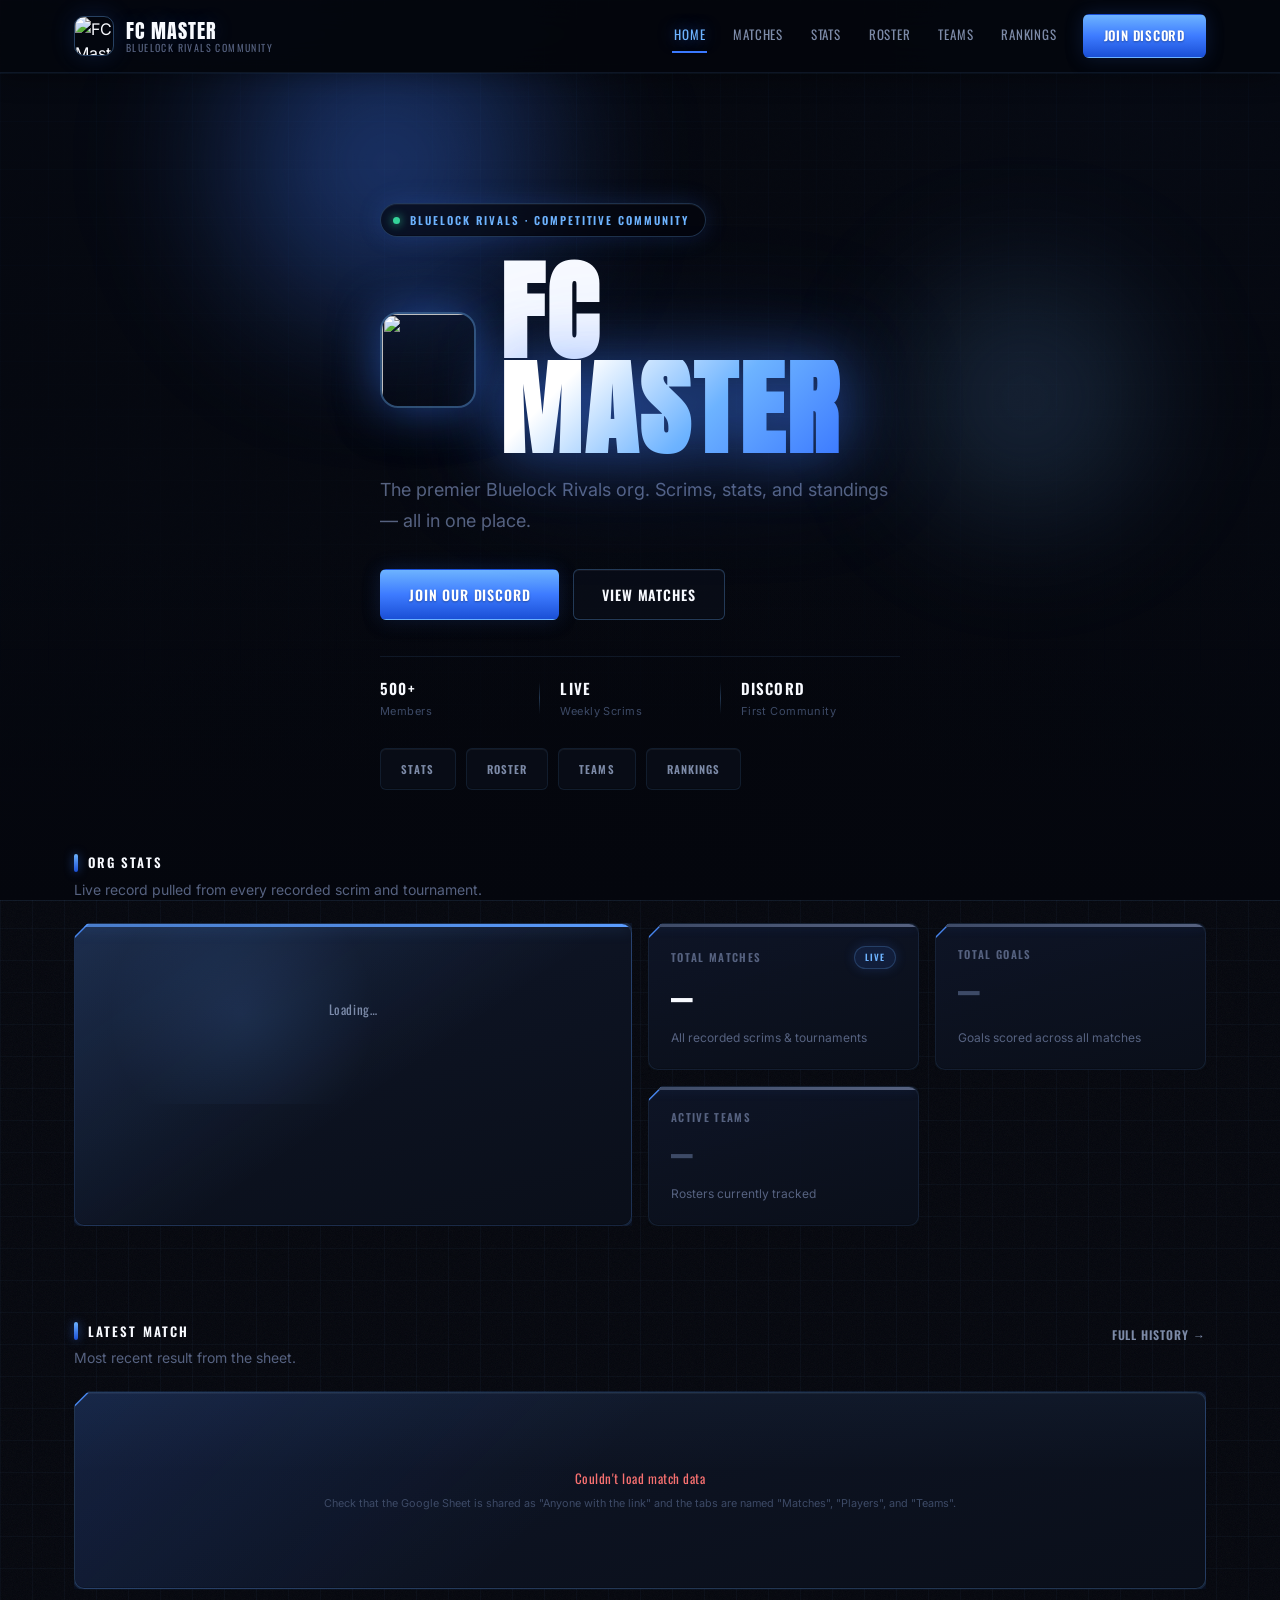
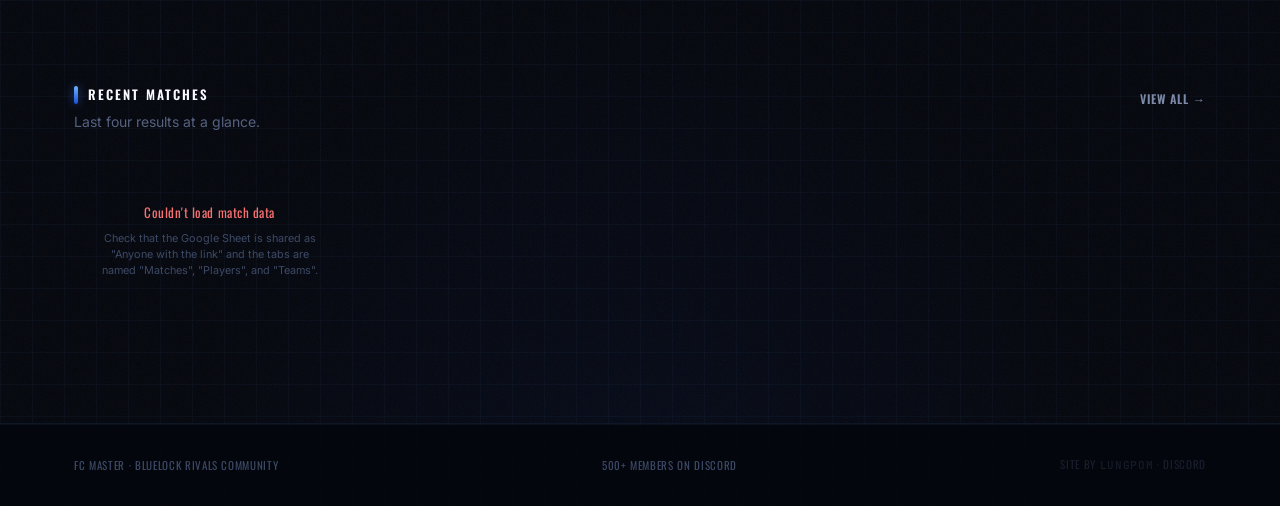
==== commit 6ba9238c: "bug fix" ====
--- a/index.html
+++ b/index.html
@@ -167,6 +167,7 @@
   <div class="container">
     <p>FC Master &middot; Bluelock Rivals Community</p>
     <p>500+ Members on Discord</p>
+    <p class="footer-credit">Site by <span class="footer-credit__name">lungpom</span> &middot; Discord</p>
   </div>
 </footer>
 
--- a/style.css
+++ b/style.css
@@ -1665,6 +1665,17 @@
   color: var(--text-faint);
   margin: 0;
 }
+.footer-credit {
+  margin-top: 0.5rem;
+  font-size: 0.7rem;
+  opacity: 0.35;
+  letter-spacing: 0.05em;
+}
+.footer-credit__name {
+  font-family: 'JetBrains Mono', monospace;
+  font-weight: 500;
+  opacity: 0.9;
+}
 
 /* ---- PAGE TRANSITIONS ---- */
 
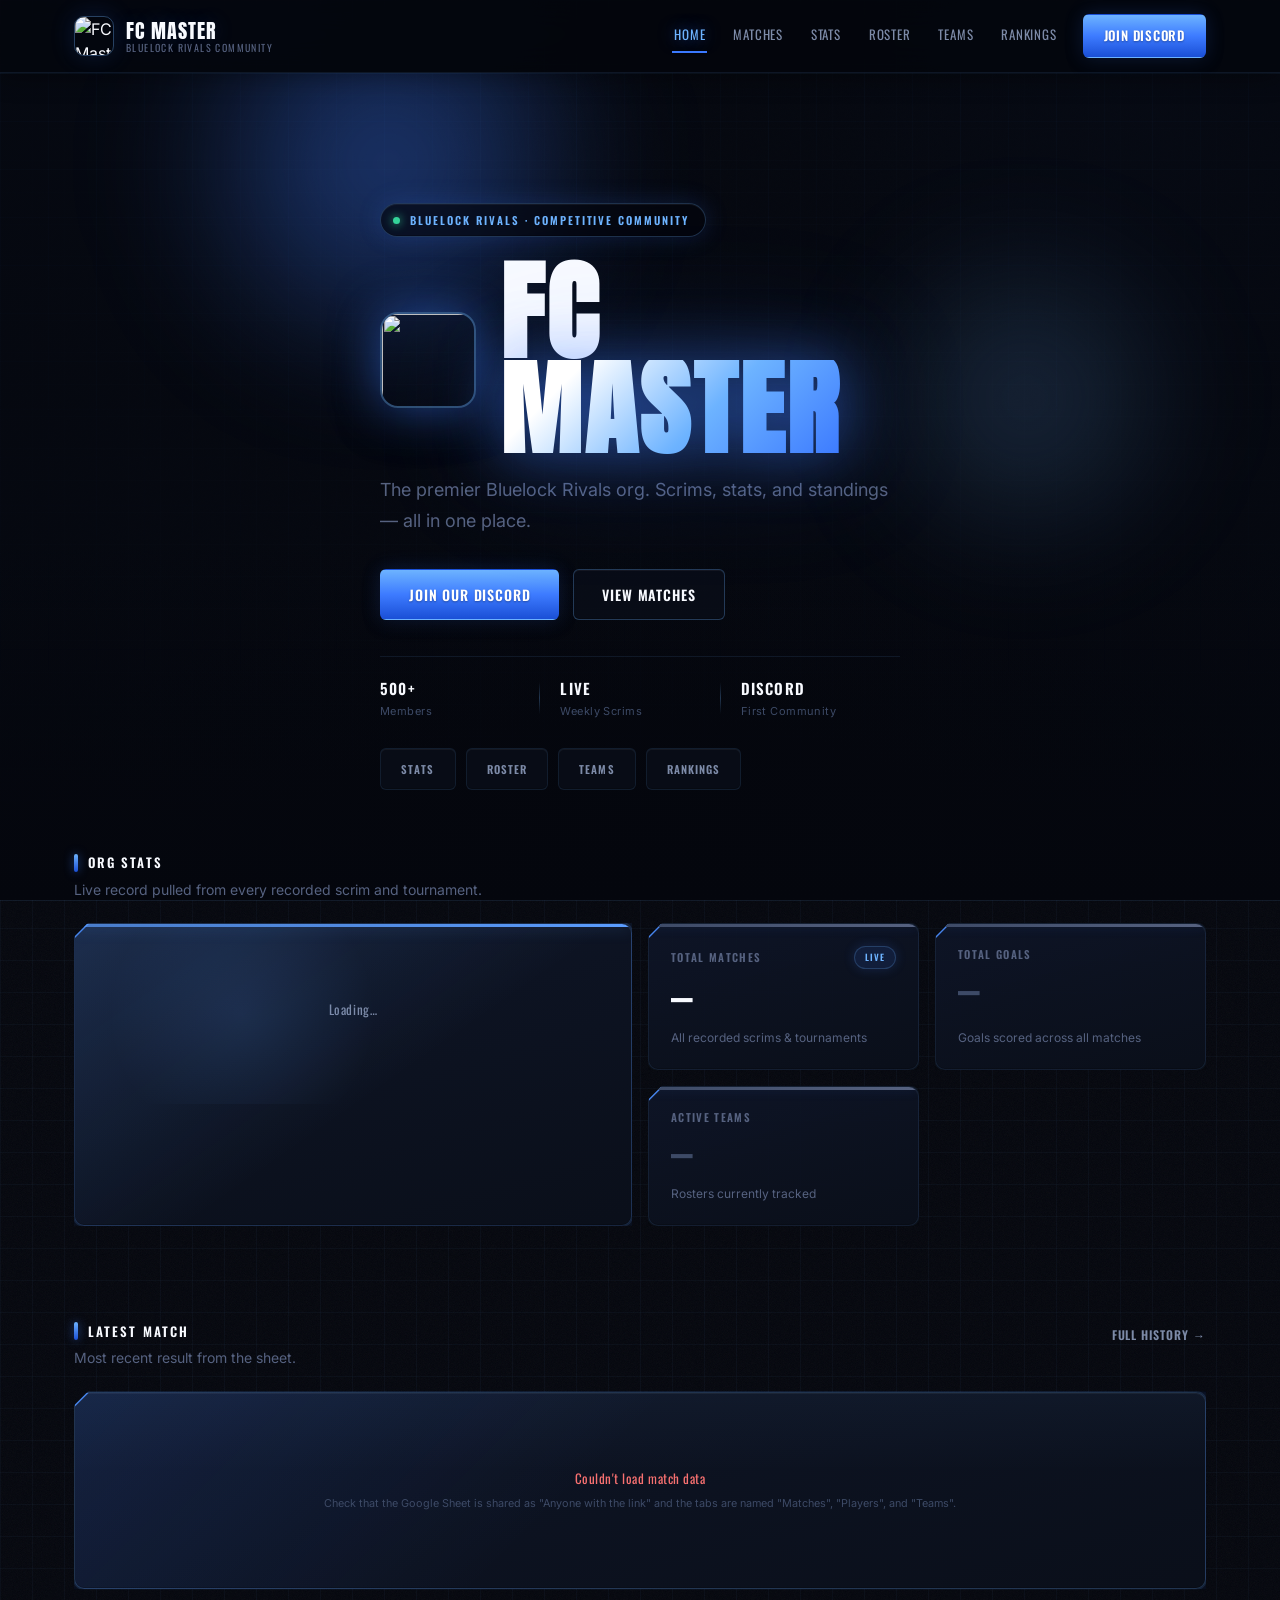
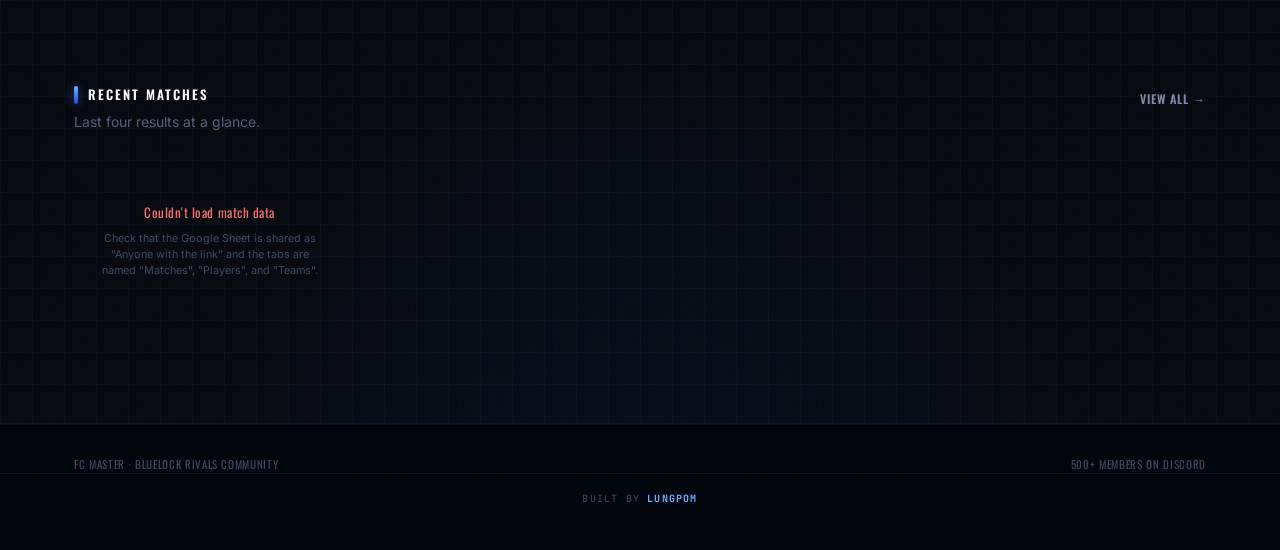
==== commit e3e90bf2: "fix" ====
--- a/index.html
+++ b/index.html
@@ -167,7 +167,9 @@
   <div class="container">
     <p>FC Master &middot; Bluelock Rivals Community</p>
     <p>500+ Members on Discord</p>
-    <p class="footer-credit">Site by <span class="footer-credit__name">lungpom</span> &middot; Discord</p>
+  </div>
+  <div class="footer-credit-strip">
+    <span class="footer-credit">built by <span class="footer-credit__name">lungpom</span></span>
   </div>
 </footer>
 
--- a/style.css
+++ b/style.css
@@ -1665,16 +1665,24 @@
   color: var(--text-faint);
   margin: 0;
 }
+.footer-credit-strip {
+  border-top: 1px solid var(--border-line);
+  padding: 10px 0;
+  text-align: center;
+}
+
 .footer-credit {
-  margin-top: 0.5rem;
-  font-size: 0.7rem;
-  opacity: 0.35;
-  letter-spacing: 0.05em;
-}
+  font-family: var(--font-mono);
+  font-size: 10px;
+  letter-spacing: 0.12em;
+  text-transform: uppercase;
+  color: var(--text-faint);
+}
+
 .footer-credit__name {
-  font-family: 'JetBrains Mono', monospace;
-  font-weight: 500;
-  opacity: 0.9;
+  color: var(--accent-blue-bright);
+  font-weight: 700;
+  text-shadow: 0 0 10px var(--accent-glow-soft);
 }
 
 /* ---- PAGE TRANSITIONS ---- */
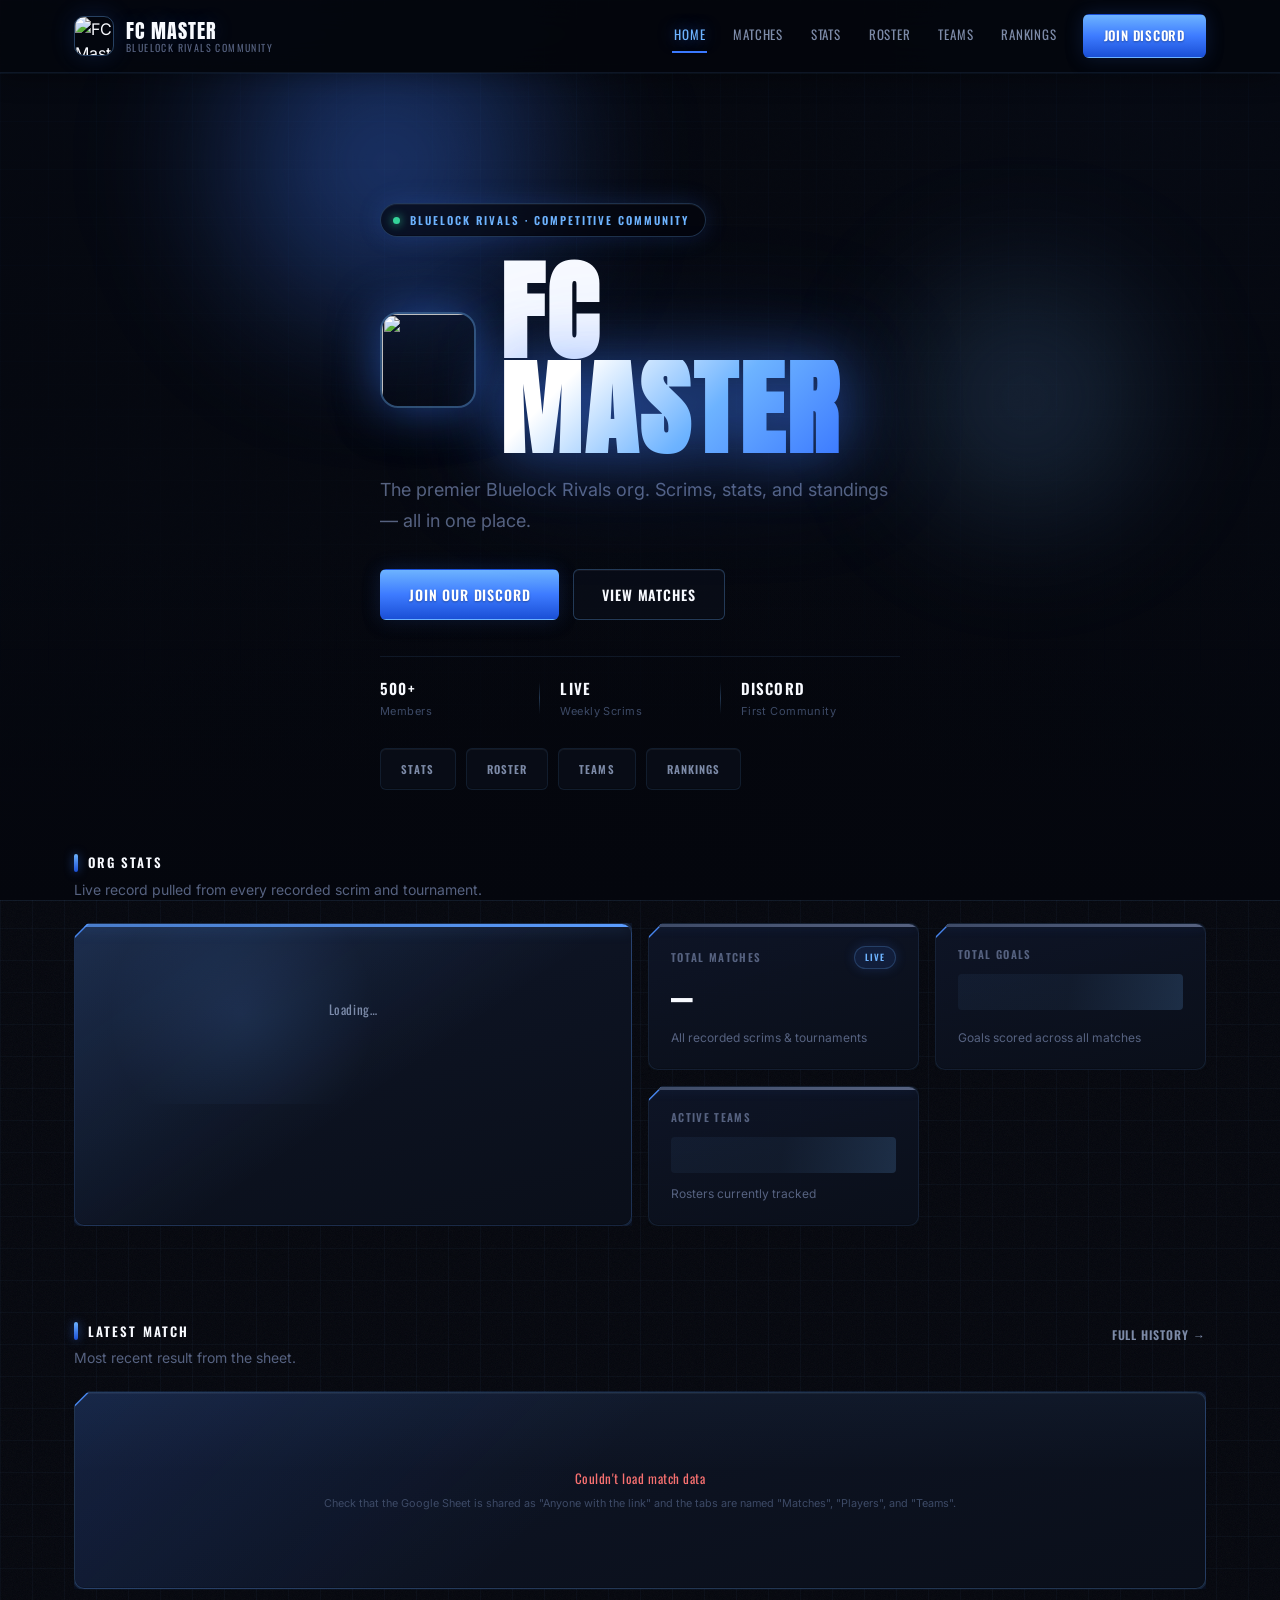
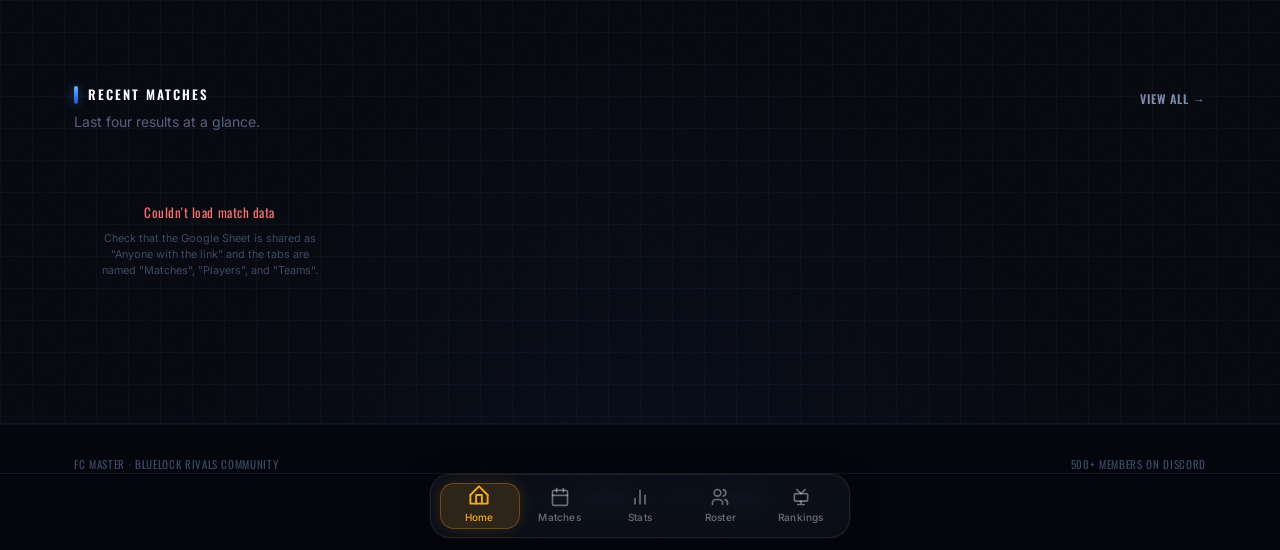
==== commit d401b48e: "logo change" ====
--- a/index.html
+++ b/index.html
@@ -14,7 +14,7 @@
 <header class="site-header">
   <div class="container">
     <a href="index.html" class="brand">
-      <img class="brand-mark" src="https://cdn.discordapp.com/icons/1453560675459924280/046e677ec699f821ec7f6a9abeb33d69.webp?size=80&amp;quality=lossless" alt="FC Master logo">
+      <img class="brand-mark" src="https://i.ibb.co/Zp1FXZD6/IMG-5466.png" alt="FC Master logo">
       <div class="brand-text">
         <span class="brand-name">FC MASTER</span>
         <span class="brand-sub">Bluelock Rivals Community</span>
@@ -52,7 +52,7 @@
         Bluelock Rivals &middot; Competitive Community
       </div>
       <div class="hero-identity">
-        <img class="hero-crest" src="https://cdn.discordapp.com/icons/1453560675459924280/046e677ec699f821ec7f6a9abeb33d69.webp?size=128&amp;quality=lossless" alt="">
+        <img class="hero-crest" src="https://i.ibb.co/Zp1FXZD6/IMG-5466.png" alt="">
         <h1 class="hero-title">
           <span class="hero-title__line">FC</span>
           <span class="hero-title__line hero-title__line--accent">MASTER</span>
@@ -169,7 +169,7 @@
     <p>500+ Members on Discord</p>
   </div>
   <div class="footer-credit-strip">
-    <span class="footer-credit">built by <span class="footer-credit__name">lungpom</span></span>
+    <span class="footer-credit">built by <span class="footer-credit__name">lungpom</span> &middot; discord: <span class="footer-credit__name">lungpom</span></span>
   </div>
 </footer>
 
--- a/style.css
+++ b/style.css
@@ -41,7 +41,15 @@
    Reset & base
    ========================================================= */
 *, *::before, *::after { box-sizing: border-box; }
-html { scroll-behavior: smooth; }
+
+/* Hide scrollbar */
+html {
+  scroll-behavior: smooth;
+  scrollbar-width: none;
+}
+html::-webkit-scrollbar {
+  display: none;
+}
 
 body {
   margin: 0;
@@ -326,6 +334,21 @@
   opacity: 0.4;
   pointer-events: none;
 }
+.page-banner__watermark {
+  position: absolute;
+  right: -10px;
+  top: 50%;
+  transform: translateY(-50%);
+  width: min(260px, 42vw);
+  height: min(260px, 42vw);
+  background-position: center;
+  background-size: contain;
+  background-repeat: no-repeat;
+  opacity: 0.06;
+  filter: blur(1px) grayscale(0.5);
+  pointer-events: none;
+  z-index: 0;
+}
 .page-banner__inner {
   position: relative;
   z-index: 1;
@@ -534,7 +557,7 @@
   background:
     linear-gradient(to bottom, transparent 0%, transparent 55%, var(--bg-void) 100%),
     linear-gradient(105deg, rgba(5, 8, 16, 0.94) 0%, rgba(5, 8, 16, 0.7) 42%, rgba(5, 8, 16, 0.9) 100%),
-    url('https://i.ibb.co/B2PHL9ym/FAmjm-BYWYAAL4sd.jpg') center / cover no-repeat;
+    url('https://i.ibb.co/Zp1FXZD6/IMG-5466.png') center / cover no-repeat;
 }
 .hero-bg__grid {
   position: absolute;
@@ -1013,6 +1036,81 @@
 .stat-card__row { display: flex; gap: 18px; }
 .stat-card__row .stat-card__value { font-size: 26px; }
 
+.feature-card {
+  display: flex;
+  flex-direction: column;
+  gap: 16px;
+  padding: 24px 28px;
+  background:
+    linear-gradient(145deg, rgb(var(--team-c, 91 157 255) / 0.14) 0%, transparent 55%),
+    linear-gradient(165deg, rgba(15,22,40,0.98) 0%, rgba(10,15,26,0.99) 100%);
+  border-color: rgb(var(--team-c, 91 157 255) / 0.22);
+  box-shadow: var(--shadow-card-hover), 0 0 48px rgb(var(--team-c, 91 157 255) / 0.15), var(--shadow-inset);
+}
+.feature-card__accent {
+  position: absolute;
+  top: 0; left: 0; right: 0;
+  height: 3px;
+  background: linear-gradient(90deg, rgb(var(--team-c, 91 157 255) / 0.5), rgb(var(--team-c, 91 157 255)));
+  box-shadow: 0 0 16px rgb(var(--team-c, 91 157 255) / 0.4);
+}
+.feature-card__eyebrow {
+  font-family: var(--font-eyebrow);
+  font-size: 11px;
+  font-weight: 600;
+  letter-spacing: 0.14em;
+  text-transform: uppercase;
+  color: rgb(var(--team-c, 91 157 255));
+}
+.feature-card__main {
+  display: flex;
+  align-items: center;
+  gap: 20px;
+}
+.feature-card__crest {
+  width: 72px;
+  height: 72px;
+  border-radius: 16px;
+  object-fit: cover;
+  border: 2px solid rgb(var(--team-c, 91 157 255) / 0.4);
+  box-shadow: 0 0 32px rgb(var(--team-c, 91 157 255) / 0.3);
+  flex-shrink: 0;
+}
+.feature-card__crest--fallback {
+  display: flex;
+  align-items: center;
+  justify-content: center;
+  background: var(--bg-panel-raised);
+  font-family: var(--font-eyebrow);
+  font-size: 22px;
+  font-weight: 600;
+  color: rgb(var(--team-c, 91 157 255));
+}
+.feature-card__info {
+  display: flex;
+  flex-direction: column;
+  gap: 6px;
+}
+.feature-card__name {
+  font-family: var(--font-display);
+  font-size: clamp(22px, 3.5vw, 32px);
+  letter-spacing: 0.03em;
+  line-height: 1;
+  color: var(--text-primary);
+}
+.feature-card__value {
+  font-family: var(--font-mono);
+  font-size: 26px;
+  font-weight: 700;
+  color: rgb(var(--team-c, 91 157 255));
+  text-shadow: 0 0 20px rgb(var(--team-c, 91 157 255) / 0.4);
+  line-height: 1;
+}
+.feature-card__sub {
+  font-size: 13px;
+  color: var(--text-muted);
+}
+
 @media (max-width: 920px) {
   .stat-grid { grid-template-columns: repeat(2, 1fr); }
   .stat-bento { grid-template-columns: repeat(2, 1fr); }
@@ -1200,6 +1298,113 @@
   background: linear-gradient(180deg, var(--accent-blue-bright) 0%, var(--accent-blue) 100%);
   border-color: var(--accent-blue);
   box-shadow: 0 0 24px var(--accent-glow), 0 4px 12px rgba(0, 0, 0, 0.3);
+}
+.view-toggle {
+  display: flex;
+  gap: 4px;
+  background: rgba(10,15,26,0.85);
+  border: 1px solid var(--border-line);
+  border-radius: var(--radius-sm);
+  padding: 4px;
+}
+.view-btn {
+  font-family: var(--font-eyebrow);
+  font-size: 11px;
+  font-weight: 600;
+  letter-spacing: 0.08em;
+  text-transform: uppercase;
+  color: var(--text-muted);
+  padding: 7px 16px;
+  border-radius: 4px;
+  transition: color 0.15s ease, background 0.15s ease;
+}
+.view-btn.is-active {
+  background: var(--accent-blue);
+  color: #fff;
+  box-shadow: 0 0 16px var(--accent-glow-soft);
+}
+
+.match-cards-grid {
+  display: grid;
+  grid-template-columns: repeat(3, minmax(0, 1fr));
+  gap: 16px;
+}
+@media (max-width: 920px) { .match-cards-grid { grid-template-columns: repeat(2, 1fr); } }
+@media (max-width: 560px) { .match-cards-grid { grid-template-columns: 1fr; } }
+
+.match-card-vs {
+  display: flex;
+  flex-direction: column;
+  gap: 14px;
+  padding: 20px;
+}
+.match-card-vs__teams {
+  display: flex;
+  align-items: center;
+  justify-content: space-between;
+  gap: 8px;
+}
+.match-card-vs__side {
+  display: flex;
+  flex-direction: column;
+  align-items: center;
+  gap: 6px;
+  flex: 1;
+}
+.match-card-vs__logo {
+  width: 44px;
+  height: 44px;
+  border-radius: 10px;
+  object-fit: cover;
+  background: var(--bg-panel-raised);
+  border: 1px solid var(--border-line-strong);
+}
+.match-card-vs__logo--fallback {
+  display: flex;
+  align-items: center;
+  justify-content: center;
+  font-family: var(--font-eyebrow);
+  font-size: 13px;
+  font-weight: 600;
+  color: var(--text-secondary);
+}
+.match-card-vs__team-name {
+  font-family: var(--font-eyebrow);
+  font-size: 10px;
+  letter-spacing: 0.06em;
+  text-transform: uppercase;
+  color: var(--text-muted);
+  text-align: center;
+  max-width: 80px;
+  white-space: nowrap;
+  overflow: hidden;
+  text-overflow: ellipsis;
+}
+.match-card-vs__center {
+  display: flex;
+  flex-direction: column;
+  align-items: center;
+  gap: 6px;
+}
+.match-card-vs__score {
+  font-family: var(--font-mono);
+  font-size: 26px;
+  font-weight: 700;
+  font-variant-numeric: tabular-nums;
+  color: var(--text-primary);
+  white-space: nowrap;
+}
+.match-card-vs__footer {
+  display: flex;
+  justify-content: space-between;
+  align-items: center;
+  gap: 8px;
+  border-top: 1px solid var(--border-line);
+  padding-top: 12px;
+  font-size: 11px;
+  color: var(--text-faint);
+  font-family: var(--font-eyebrow);
+  letter-spacing: 0.04em;
 }
 .filter-count {
   margin-left: auto;
@@ -1324,7 +1529,41 @@
   letter-spacing: normal;
   text-transform: none;
 }
-.skel { color: var(--text-faint); }
+.skel {
+  color: transparent !important;
+  background: linear-gradient(
+    100deg,
+    rgba(109,179,255,0.06) 25%,
+    rgba(109,179,255,0.18) 50%,
+    rgba(109,179,255,0.06) 75%
+  );
+  background-size: 200% auto;
+  border-radius: 4px;
+  display: inline-block;
+  min-width: 52px;
+  animation: skel-shimmer 1.4s linear infinite;
+}
+
+@keyframes skel-shimmer {
+  0%   { background-position: 200% center; }
+  100% { background-position: -200% center; }
+}
+
+@keyframes card-rise {
+  from { opacity: 0; transform: translateY(18px) scale(0.97); }
+  to   { opacity: 1; transform: translateY(0)   scale(1); }
+}
+.animate-in {
+  animation: card-rise 0.45s cubic-bezier(0.22, 1, 0.36, 1) both;
+}
+
+@keyframes row-slide {
+  from { opacity: 0; transform: translateX(-10px); }
+  to   { opacity: 1; transform: translateX(0); }
+}
+.row-anim {
+  animation: row-slide 0.3s cubic-bezier(0.22, 1, 0.36, 1) both;
+}
 
 /* =========================================================
    Charts
@@ -1636,9 +1875,37 @@
 }
 
 /* Top 3 row highlight */
-#rankings-tbody tr:nth-child(1) { background: rgba(61, 123, 255, 0.08); box-shadow: inset 3px 0 0 var(--accent-blue-bright); }
-#rankings-tbody tr:nth-child(2) { background: rgba(61, 123, 255, 0.05); }
-#rankings-tbody tr:nth-child(3) { background: rgba(61, 123, 255, 0.03); }
+#rankings-tbody tr:nth-child(1) {
+  background: linear-gradient(90deg, rgba(255,200,50,0.09) 0%, transparent 55%);
+  box-shadow: inset 3px 0 0 #ffc832;
+}
+#rankings-tbody tr:nth-child(1) .rankings-rank {
+  color: #ffc832;
+  font-size: 20px;
+  text-shadow: 0 0 16px rgba(255,200,50,0.55);
+}
+#rankings-tbody tr:nth-child(1) .rankings-stat--points {
+  color: #ffc832;
+  text-shadow: 0 0 14px rgba(255,200,50,0.5);
+}
+
+#rankings-tbody tr:nth-child(2) {
+  background: linear-gradient(90deg, rgba(192,200,220,0.06) 0%, transparent 55%);
+  box-shadow: inset 3px 0 0 #b0b8cc;
+}
+#rankings-tbody tr:nth-child(2) .rankings-rank {
+  color: #b0b8cc;
+  font-size: 20px;
+}
+
+#rankings-tbody tr:nth-child(3) {
+  background: linear-gradient(90deg, rgba(200,130,60,0.06) 0%, transparent 55%);
+  box-shadow: inset 3px 0 0 #c8823c;
+}
+#rankings-tbody tr:nth-child(3) .rankings-rank {
+  color: #c8823c;
+  font-size: 20px;
+}
 
 /* =========================================================
    Footer
@@ -1742,7 +2009,7 @@
   padding: 0 8px;
   padding-bottom: env(safe-area-inset-bottom);
   box-shadow: 0 8px 32px rgba(0,0,0,0.4), 0 0 0 1px rgba(245,166,35,0.06);
-  display: none;
+  display: flex;
   align-items: center;
   justify-content: space-around;
 }
@@ -1803,3 +2070,80 @@
   .site-main, .hero { padding-bottom: 90px; }
   .site-footer { margin-bottom: 90px; }
 }
+
+/* ===== LOGO WATERMARKS ===== */
+
+/* Latest Match card watermarks */
+.latest-match {
+  position: relative;
+  overflow: hidden;
+}
+.match-wm {
+  position: absolute;
+  top: 50%;
+  width: 160px;
+  height: 160px;
+  transform: translateY(-50%);
+  background-size: contain;
+  background-repeat: no-repeat;
+  background-position: center;
+  opacity: 0.08;
+  filter: saturate(0) blur(0.5px);
+  pointer-events: none;
+  transition: opacity 0.4s ease;
+}
+.match-wm--home {
+  left: -16px;
+}
+.match-wm--away {
+  right: -16px;
+}
+
+/* Player card watermark */
+.player-card {
+  position: relative;
+  overflow: hidden;
+}
+.player-wm {
+  position: absolute;
+  top: 50%;
+  left: 50%;
+  transform: translate(-50%, -50%);
+  width: 120px;
+  height: 120px;
+  background-size: contain;
+  background-repeat: no-repeat;
+  background-position: center;
+  opacity: 0.07;
+  filter: saturate(0) blur(0.5px);
+  pointer-events: none;
+  transition: opacity 0.3s ease;
+}
+.player-card:hover .player-wm {
+  opacity: 0.12;
+}
+
+/* Rankings row watermark */
+.rankings-rank {
+  position: relative;
+  overflow: visible;
+}
+.rankings-wm {
+  position: absolute;
+  top: 50%;
+  left: 50%;
+  transform: translate(-50%, -50%);
+  width: 56px;
+  height: 56px;
+  background-size: contain;
+  background-repeat: no-repeat;
+  background-position: center;
+  opacity: 0.08;
+  filter: saturate(0) blur(0.5px);
+  pointer-events: none;
+  z-index: 0;
+}
+.rankings-rank > *:not(.rankings-wm) {
+  position: relative;
+  z-index: 1;
+}
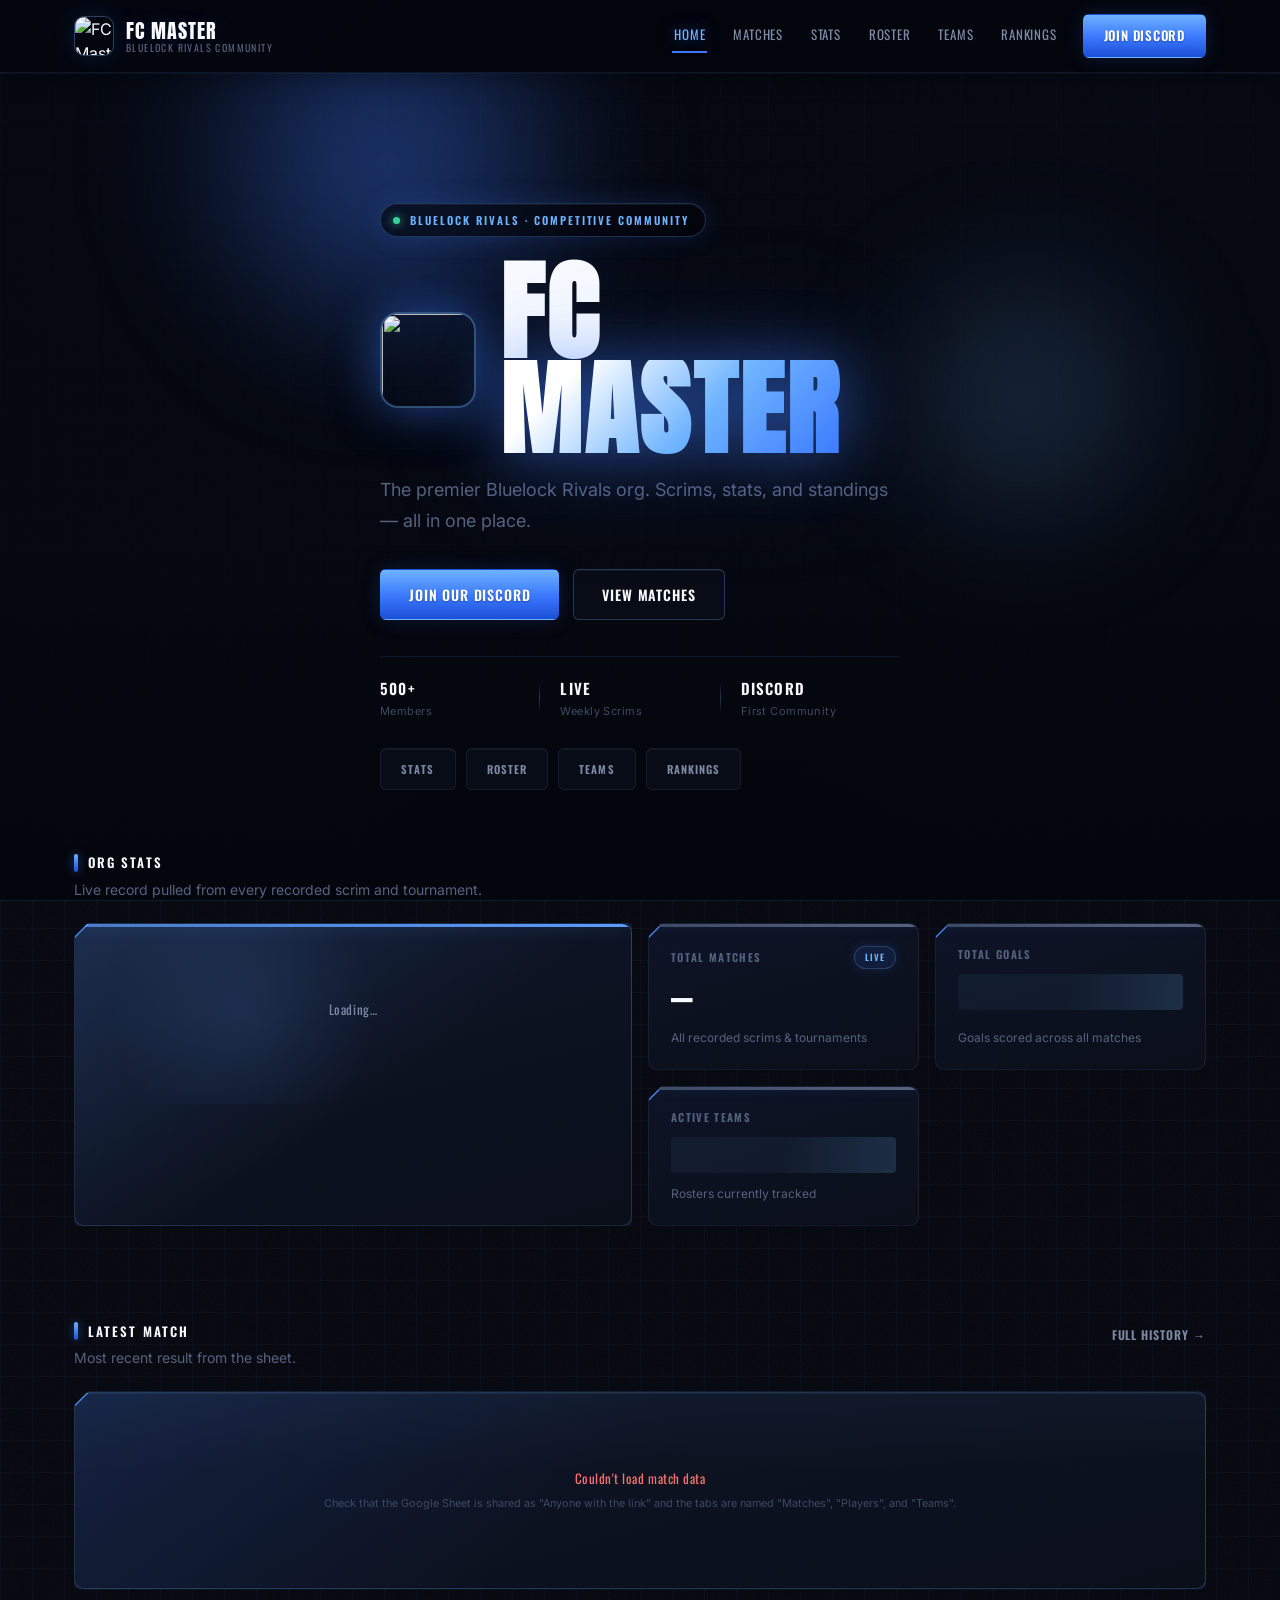
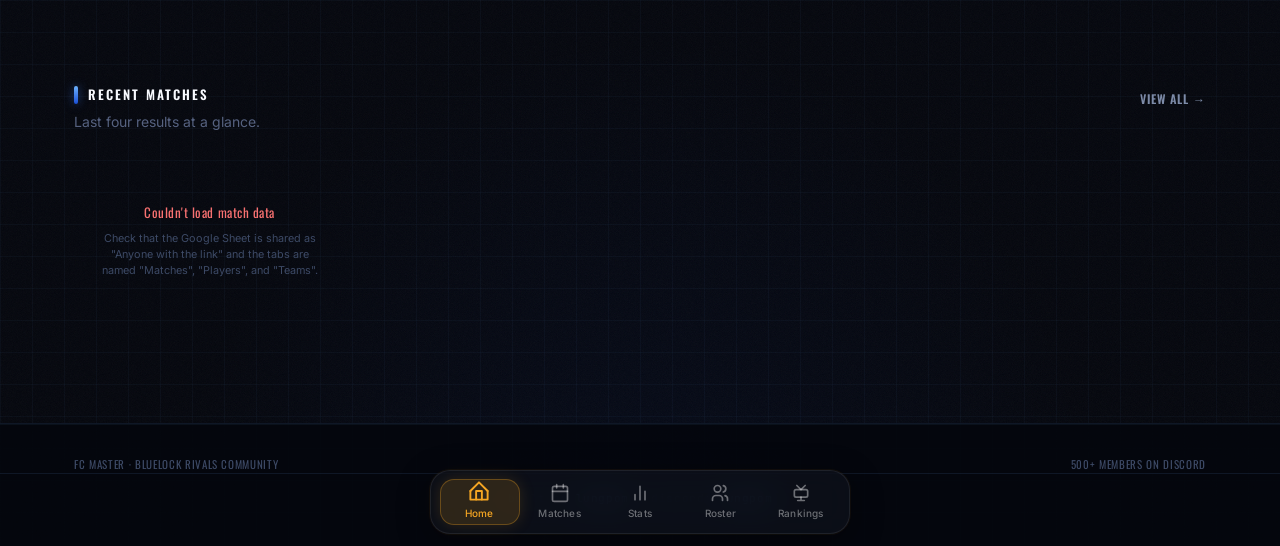
==== commit 45dc1798: "fix" ====
--- a/index.html
+++ b/index.html
@@ -169,7 +169,7 @@
     <p>500+ Members on Discord</p>
   </div>
   <div class="footer-credit-strip">
-    <span class="footer-credit">built by <span class="footer-credit__name">lungpom</span> &middot; discord: <span class="footer-credit__name">lungpom</span></span>
+    <span class="footer-credit">built by <span class="footer-credit__name">lungpom</span> · discord: <span class="footer-credit__name">lungpom</span></span>
   </div>
 </footer>
 
--- a/style.css
+++ b/style.css
@@ -62,7 +62,6 @@
   flex-direction: column;
   min-height: 100vh;
   position: relative;
-  isolation: isolate;
 }
 
 /* Global atmosphere — grid + ambient glow + film grain (HLTV / Liquipedia feel) */
@@ -557,7 +556,7 @@
   background:
     linear-gradient(to bottom, transparent 0%, transparent 55%, var(--bg-void) 100%),
     linear-gradient(105deg, rgba(5, 8, 16, 0.94) 0%, rgba(5, 8, 16, 0.7) 42%, rgba(5, 8, 16, 0.9) 100%),
-    url('https://i.ibb.co/Zp1FXZD6/IMG-5466.png') center / cover no-repeat;
+    url('https://i.ibb.co/nsr1yVLN/FAmjm-BYWYAAL4sd.jpg') center / cover no-repeat;
 }
 .hero-bg__grid {
   position: absolute;
@@ -804,6 +803,7 @@
   padding: 22px;
   clip-path: polygon(var(--notch) 0%, 100% 0%, 100% 100%, 0% 100%, 0% var(--notch));
   position: relative;
+  isolation: isolate;
   box-shadow: var(--shadow-card), var(--shadow-inset);
   transition: border-color 0.25s ease, box-shadow 0.25s ease, transform 0.25s ease;
 }
@@ -1152,6 +1152,25 @@
   justify-content: center;
   gap: 16px;
   font-variant-numeric: tabular-nums;
+  color: var(--text-primary);
+  text-shadow: 0 0 32px var(--accent-glow-soft);
+}
+.score-side {
+  display: flex;
+  align-items: baseline;
+  gap: 1px;
+}
+.score-side--home {
+  flex-direction: row;
+}
+.score-side--away {
+  flex-direction: row;
+}
+.score-digit {
+  font-family: var(--font-mono);
+  font-weight: 700;
+  font-variant-numeric: tabular-nums;
+  line-height: 1;
   color: var(--text-primary);
   text-shadow: 0 0 32px var(--accent-glow-soft);
 }
@@ -1932,25 +1951,6 @@
   color: var(--text-faint);
   margin: 0;
 }
-.footer-credit-strip {
-  border-top: 1px solid var(--border-line);
-  padding: 10px 0;
-  text-align: center;
-}
-
-.footer-credit {
-  font-family: var(--font-mono);
-  font-size: 10px;
-  letter-spacing: 0.12em;
-  text-transform: uppercase;
-  color: var(--text-faint);
-}
-
-.footer-credit__name {
-  color: var(--accent-blue-bright);
-  font-weight: 700;
-  text-shadow: 0 0 10px var(--accent-glow-soft);
-}
 
 /* ---- PAGE TRANSITIONS ---- */
 
@@ -2071,79 +2071,136 @@
   .site-footer { margin-bottom: 90px; }
 }
 
-/* ===== LOGO WATERMARKS ===== */
-
-/* Latest Match card watermarks */
+/* ===== INK WASH EFFECTS ===== */
+
+/* --- Latest Match card --- */
 .latest-match {
   position: relative;
   overflow: hidden;
 }
-.match-wm {
+.match-ink {
+  position: absolute;
+  inset: 0;
+  pointer-events: none;
+  z-index: 0;
+  background:
+    linear-gradient(to right,
+      rgb(var(--home-c) / 0.9) 0%,
+      rgb(var(--home-c) / 0.4) 25%,
+      transparent 52%
+    ),
+    linear-gradient(to left,
+      rgb(var(--away-c) / 0.9) 0%,
+      rgb(var(--away-c) / 0.4) 25%,
+      transparent 52%
+    );
+}
+.match-logo {
   position: absolute;
   top: 50%;
-  width: 160px;
-  height: 160px;
   transform: translateY(-50%);
+  width: 190px;
+  height: 190px;
   background-size: contain;
   background-repeat: no-repeat;
   background-position: center;
-  opacity: 0.08;
-  filter: saturate(0) blur(0.5px);
   pointer-events: none;
-  transition: opacity 0.4s ease;
-}
-.match-wm--home {
-  left: -16px;
-}
-.match-wm--away {
-  right: -16px;
-}
-
-/* Player card watermark */
-.player-card {
+  z-index: 0;
+}
+.match-logo--home {
+  left: 8px;
+  opacity: 0.5;
+  -webkit-mask-image: linear-gradient(to right, black 0%, black 35%, transparent 100%);
+  mask-image: linear-gradient(to right, black 0%, black 35%, transparent 100%);
+}
+.match-logo--away {
+  right: 8px;
+  opacity: 0.5;
+  -webkit-mask-image: linear-gradient(to left, black 0%, black 35%, transparent 100%);
+  mask-image: linear-gradient(to left, black 0%, black 35%, transparent 100%);
+}
+.latest-match__side,
+.latest-match__score {
+  position: relative;
+  z-index: 1;
+}
+
+/* --- Player cards & feature cards (roster, rankings hero) --- */
+.player-card,
+.feature-card {
   position: relative;
   overflow: hidden;
 }
-.player-wm {
+.ink-wash {
   position: absolute;
-  top: 50%;
+  inset: 0;
+  pointer-events: none;
+  z-index: 0;
+  background: radial-gradient(
+    ellipse 120% 100% at 50% 110%,
+    rgb(var(--ink-c) / 0.35) 0%,
+    rgb(var(--ink-c) / 0.12) 45%,
+    transparent 70%
+  );
+}
+.card-logo-bg {
+  position: absolute;
+  bottom: -10px;
   left: 50%;
-  transform: translate(-50%, -50%);
-  width: 120px;
-  height: 120px;
+  transform: translateX(-50%);
+  width: 140px;
+  height: 140px;
   background-size: contain;
   background-repeat: no-repeat;
-  background-position: center;
-  opacity: 0.07;
-  filter: saturate(0) blur(0.5px);
+  background-position: center bottom;
   pointer-events: none;
-  transition: opacity 0.3s ease;
-}
-.player-card:hover .player-wm {
-  opacity: 0.12;
-}
-
-/* Rankings row watermark */
+  z-index: 0;
+  opacity: 0.18;
+  -webkit-mask-image: linear-gradient(to top, black 0%, black 25%, transparent 75%);
+  mask-image: linear-gradient(to top, black 0%, black 25%, transparent 75%);
+}
+.player-card > *:not(.ink-wash):not(.card-logo-bg),
+.feature-card > *:not(.ink-wash):not(.card-logo-bg) {
+  position: relative;
+  z-index: 1;
+}
+
+/* --- Rankings table rows --- */
+tr[style*="--ink-c"] {
+  position: relative;
+}
+.row-ink {
+  position: absolute;
+  inset: 0;
+  pointer-events: none;
+  z-index: 0;
+  background: linear-gradient(
+    to right,
+    rgb(var(--ink-c) / 0.25) 0%,
+    rgb(var(--ink-c) / 0.08) 35%,
+    transparent 65%
+  );
+}
 .rankings-rank {
   position: relative;
-  overflow: visible;
-}
-.rankings-wm {
-  position: absolute;
-  top: 50%;
-  left: 50%;
-  transform: translate(-50%, -50%);
-  width: 56px;
-  height: 56px;
-  background-size: contain;
-  background-repeat: no-repeat;
-  background-position: center;
-  opacity: 0.08;
-  filter: saturate(0) blur(0.5px);
-  pointer-events: none;
-  z-index: 0;
-}
-.rankings-rank > *:not(.rankings-wm) {
+}
+.rankings-rank > *,
+tr[style*="--ink-c"] td {
   position: relative;
   z-index: 1;
 }
+
+.footer-credit-strip {
+  border-top: 1px solid var(--border-line);
+  padding: 10px 0 6px;
+  text-align: center;
+}
+.footer-credit {
+  font-family: var(--font-mono);
+  font-size: 11px;
+  letter-spacing: 0.05em;
+  color: var(--text-faint);
+}
+.footer-credit__name {
+  color: var(--accent-blue-bright);
+}
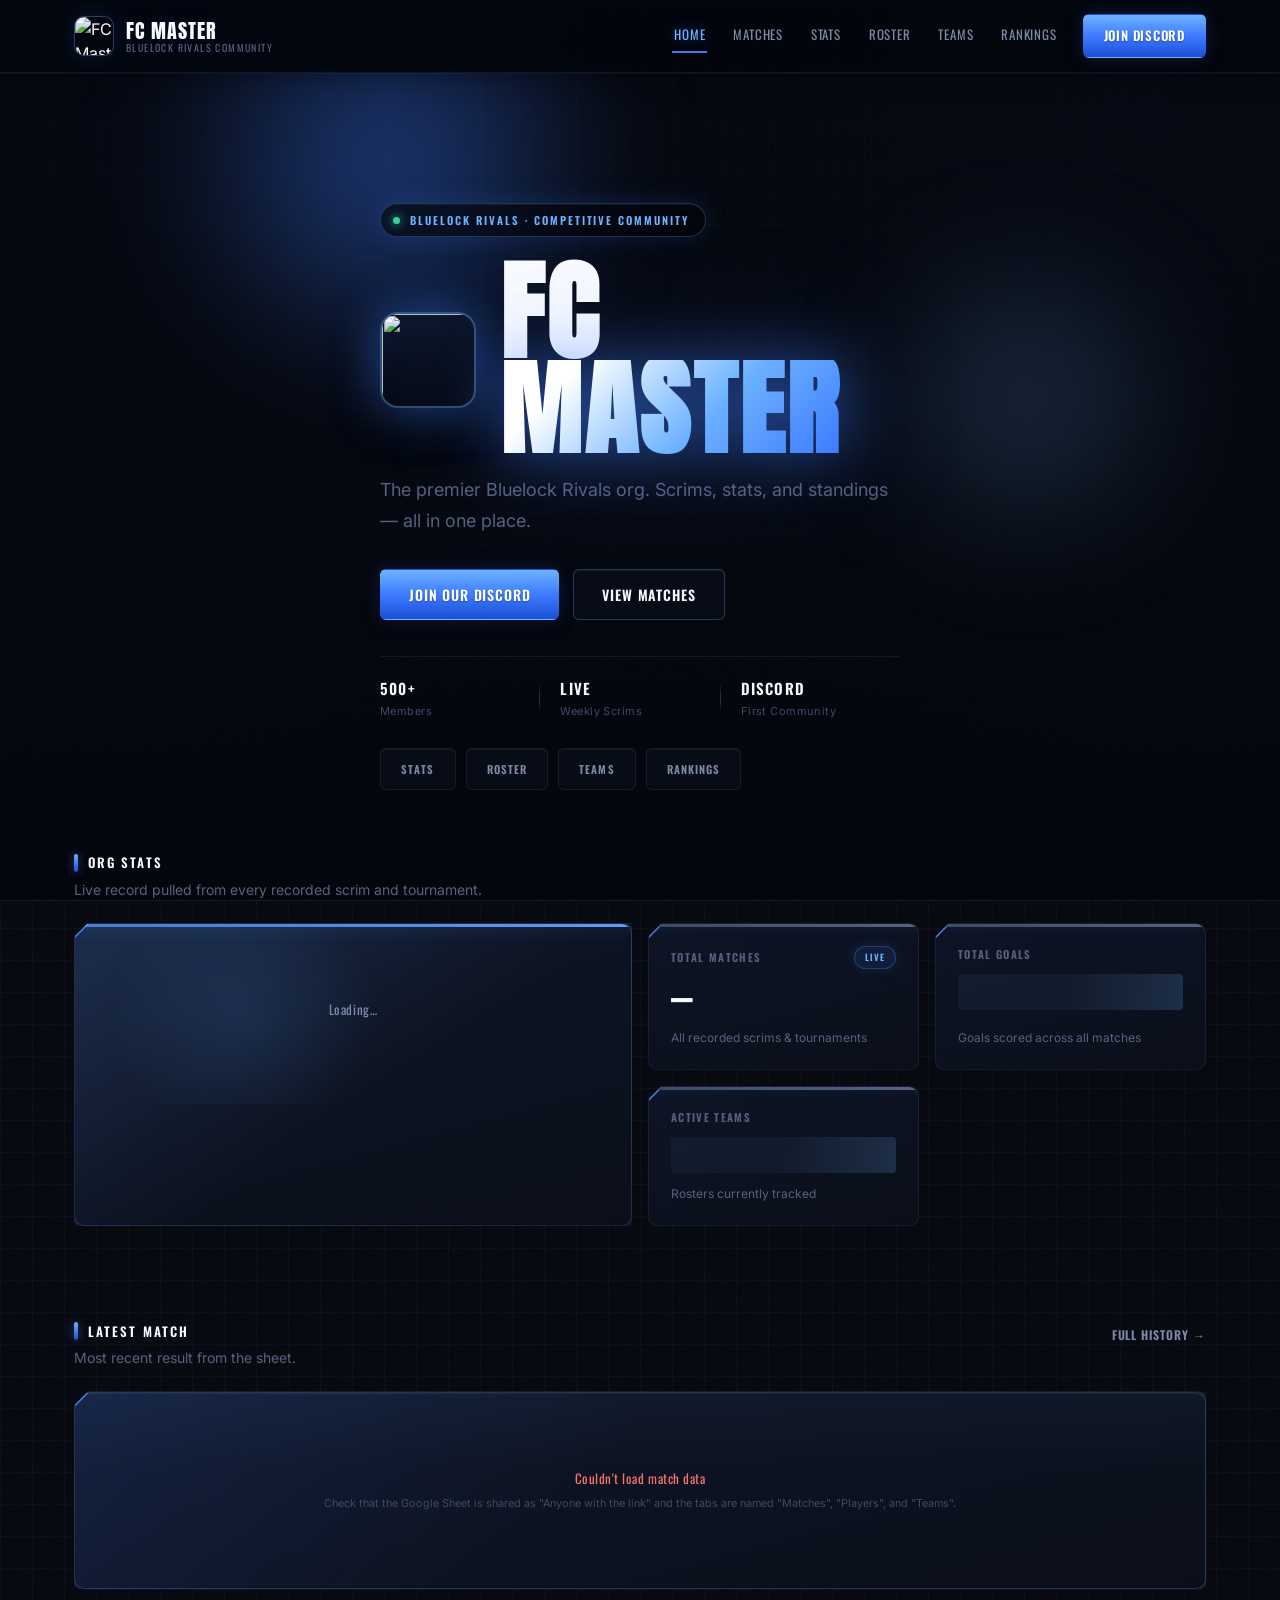
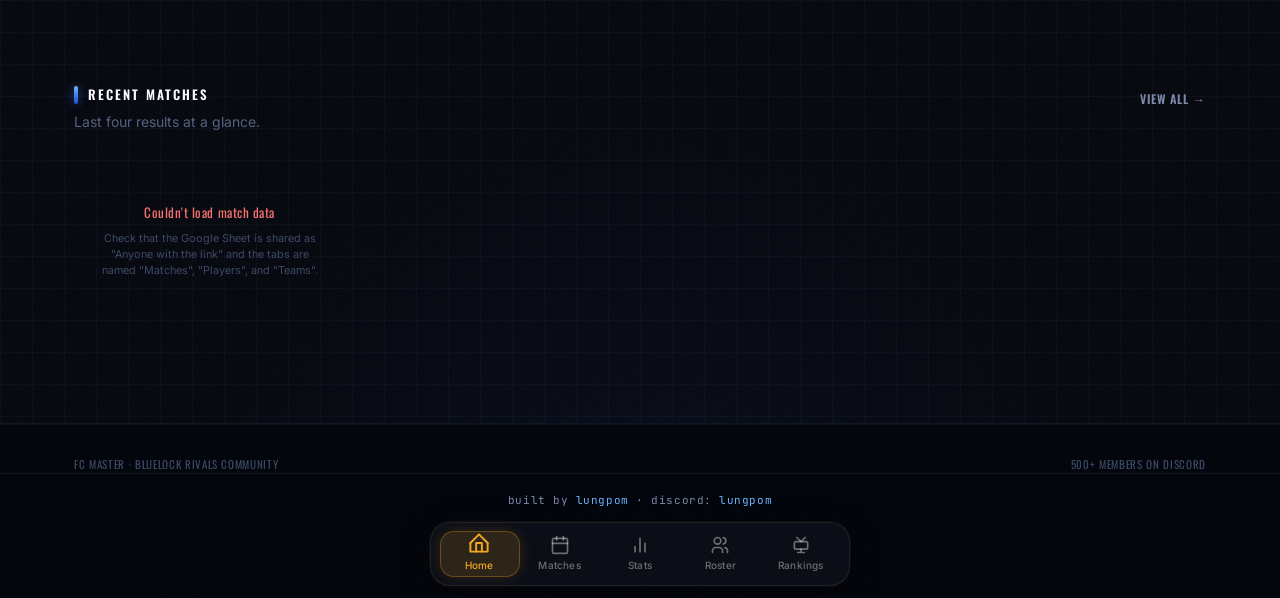
==== commit 2022492a: "fix" ====
--- a/index.html
+++ b/index.html
@@ -4,6 +4,12 @@
 <meta charset="UTF-8">
 <meta name="viewport" content="width=device-width, initial-scale=1.0">
 <title>FC Master — Bluelock Rivals Community</title>
+<meta property="og:title" content="FC Master — Bluelock Rivals Community">
+<meta property="og:description" content="Scrims. Stats. Standings. The premier Bluelock Rivals competitive community.">
+<meta property="og:image" content="https://i.ibb.co/Y4mvS1Yc/31c28965-f688-42ac-ab94-cc6fd38575b2.png">
+<meta property="og:url" content="https://fc-master.vercel.app">
+<meta property="og:type" content="website">
+<meta name="twitter:card" content="summary_large_image">
 <link rel="preconnect" href="https://fonts.googleapis.com">
 <link rel="preconnect" href="https://fonts.gstatic.com" crossorigin>
 <link href="https://fonts.googleapis.com/css2?family=Anton&family=Oswald:wght@500;600&family=Inter:wght@400;500&family=JetBrains+Mono:wght@500;700&display=swap" rel="stylesheet">
--- a/style.css
+++ b/style.css
@@ -459,12 +459,6 @@
   margin-left: auto;
   font-style: italic;
 }
-.filter-btn--team.is-active {
-  color: #fff;
-  background: linear-gradient(180deg, rgba(109, 179, 255, 0.35) 0%, rgba(61, 123, 255, 0.5) 100%);
-  border-color: rgba(109, 179, 255, 0.45);
-  box-shadow: 0 0 20px var(--accent-glow-soft), inset 0 1px 0 rgba(255, 255, 255, 0.08);
-}
 
 @media (max-width: 560px) {
   .page-banner--dashboard { padding: 32px 0 28px; }
@@ -1312,11 +1306,25 @@
   border-color: var(--border-line-strong);
   box-shadow: 0 0 16px var(--accent-glow-soft);
 }
-.filter-btn.is-active {
+.filter-btn:not(.filter-btn--team).is-active {
   color: #fff;
   background: linear-gradient(180deg, var(--accent-blue-bright) 0%, var(--accent-blue) 100%);
   border-color: var(--accent-blue);
   box-shadow: 0 0 24px var(--accent-glow), 0 4px 12px rgba(0, 0, 0, 0.3);
+}
+
+.filter-btn--team.is-active {
+  color: rgb(var(--team-c, 61 123 255));
+  background: rgb(var(--team-c, 61 123 255) / 0.20);
+  border-color: rgb(var(--team-c, 61 123 255) / 0.85);
+  box-shadow: 0 0 20px rgb(var(--team-c, 61 123 255) / 0.35), 0 4px 12px rgba(0,0,0,0.3);
+}
+
+.filter-btn--team[data-team-filter=""].is-active {
+  color: var(--accent-blue-bright);
+  background: rgba(61, 123, 255, 0.18);
+  border-color: rgba(109, 179, 255, 0.75);
+  box-shadow: 0 0 20px var(--accent-glow-soft), 0 4px 12px rgba(0,0,0,0.3);
 }
 .view-toggle {
   display: flex;
@@ -2159,6 +2167,18 @@
   -webkit-mask-image: linear-gradient(to top, black 0%, black 25%, transparent 75%);
   mask-image: linear-gradient(to top, black 0%, black 25%, transparent 75%);
 }
+
+.card-logo-bg--left {
+  top: 50%;
+  left: 12px;
+  transform: translateY(-50%);
+  width: 160px;
+  height: 160px;
+  bottom: auto;
+  -webkit-mask-image: linear-gradient(to right, black 0%, black 30%, transparent 80%);
+  mask-image: linear-gradient(to right, black 0%, black 30%, transparent 80%);
+  opacity: 0.22;
+}
 .player-card > *:not(.ink-wash):not(.card-logo-bg),
 .feature-card > *:not(.ink-wash):not(.card-logo-bg) {
   position: relative;
@@ -2190,17 +2210,97 @@
   z-index: 1;
 }
 
+/* Subtle variant for small/mini cards */
+.match-ink--subtle {
+  background:
+    linear-gradient(to right,
+      rgb(var(--home-c) / 0.45) 0%,
+      rgb(var(--home-c) / 0.15) 30%,
+      transparent 55%
+    ),
+    linear-gradient(to left,
+      rgb(var(--away-c) / 0.45) 0%,
+      rgb(var(--away-c) / 0.15) 30%,
+      transparent 55%
+    );
+}
+
+/* Small logo for mini cards */
+.match-logo--sm {
+  width: 90px;
+  height: 90px;
+}
+
+/* Match history table rows */
+table {
+  border-collapse: collapse;
+}
+tbody tr {
+  position: relative;
+}
+tr[style*="--home-c"]::before {
+  content: '';
+  position: absolute;
+  inset: 0;
+  pointer-events: none;
+  z-index: 0;
+  background:
+    linear-gradient(to right,
+      rgb(var(--home-c) / 0.14) 0%,
+      rgb(var(--home-c) / 0.05) 25%,
+      transparent 50%
+    ),
+    linear-gradient(to left,
+      rgb(var(--away-c) / 0.14) 0%,
+      rgb(var(--away-c) / 0.05) 25%,
+      transparent 50%
+    );
+}
+tr[style*="--home-c"] td {
+  position: relative;
+  z-index: 1;
+}
+
+/* Match card-vs ink */
+.match-card-vs {
+  position: relative;
+  overflow: hidden;
+}
+.match-card-vs > *:not(.match-ink) {
+  position: relative;
+  z-index: 1;
+}
+
+/* Footer credit visibility fix */
+.site-footer {
+  padding-bottom: 80px;
+}
 .footer-credit-strip {
   border-top: 1px solid var(--border-line);
-  padding: 10px 0 6px;
+  padding: 12px 0 8px;
   text-align: center;
 }
 .footer-credit {
   font-family: var(--font-mono);
   font-size: 11px;
   letter-spacing: 0.05em;
-  color: var(--text-faint);
+  color: var(--text-secondary);
 }
 .footer-credit__name {
   color: var(--accent-blue-bright);
 }
+
+@keyframes slideInLeft {
+  from {
+    opacity: 0;
+    transform: translateX(-28px);
+  }
+  to {
+    opacity: 1;
+    transform: translateX(0);
+  }
+}
+
+.stat-card--animate {
+  animation: slideInLeft 0.35s cubic-bezier(0.22, 1, 0.36, 1) both;
+}
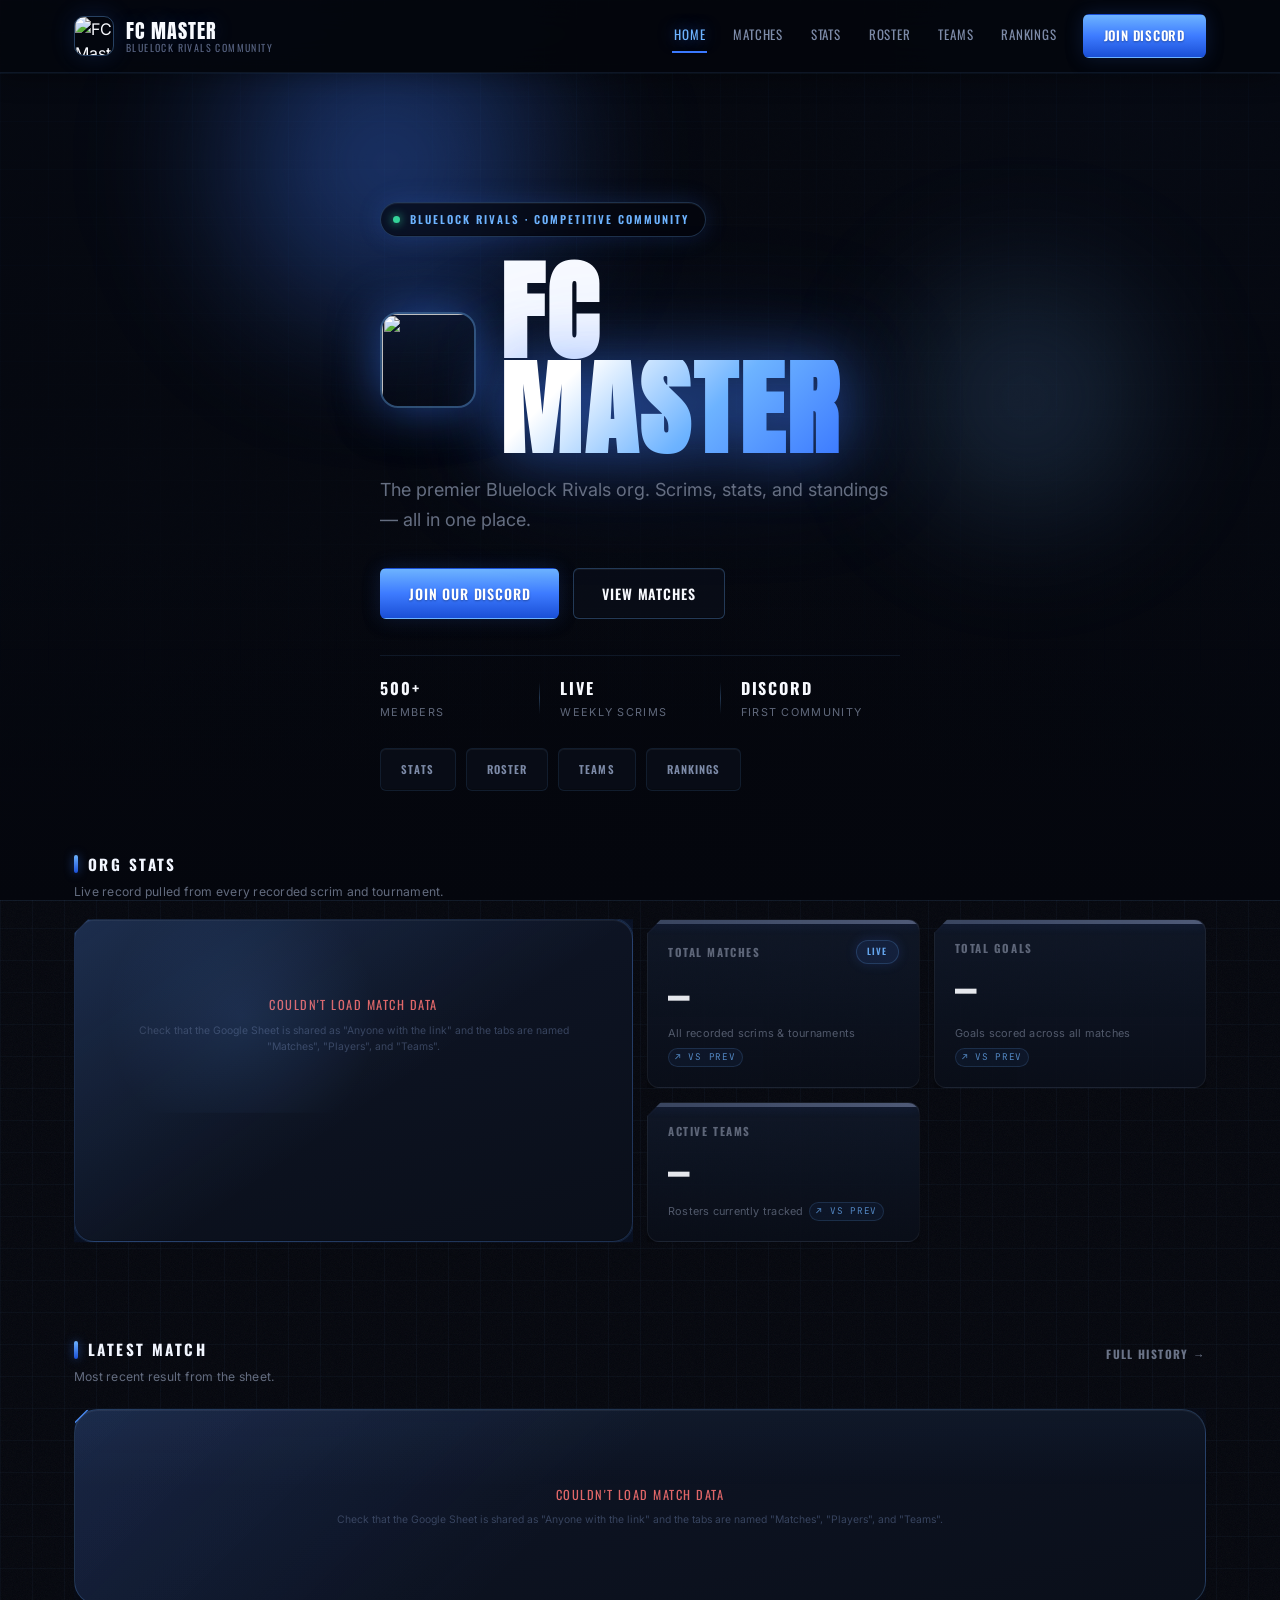
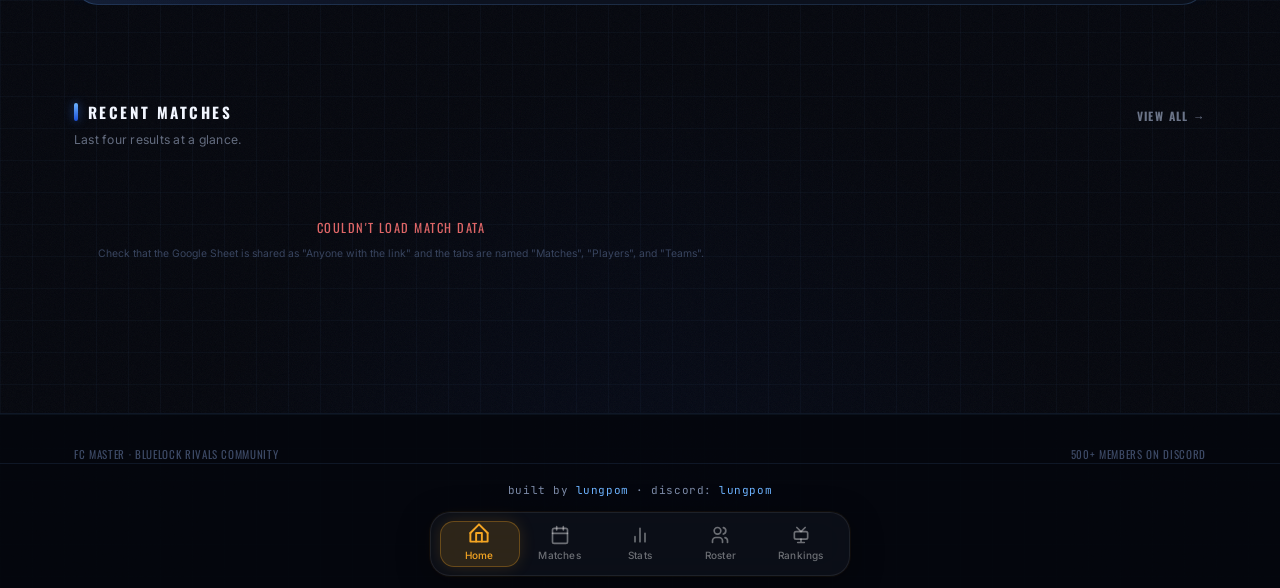
==== commit 5fd58273: "fix" ====
--- a/index.html
+++ b/index.html
@@ -6,7 +6,7 @@
 <title>FC Master — Bluelock Rivals Community</title>
 <meta property="og:title" content="FC Master — Bluelock Rivals Community">
 <meta property="og:description" content="Scrims. Stats. Standings. The premier Bluelock Rivals competitive community.">
-<meta property="og:image" content="https://i.ibb.co/Y4mvS1Yc/31c28965-f688-42ac-ab94-cc6fd38575b2.png">
+<meta property="og:image" content="https://github.com/nattanonvongcam-cloud/fc-master/blob/main/images/Head_Website_Img.png?raw=true">
 <meta property="og:url" content="https://fc-master.vercel.app">
 <meta property="og:type" content="website">
 <meta name="twitter:card" content="summary_large_image">
@@ -20,7 +20,7 @@
 <header class="site-header">
   <div class="container">
     <a href="index.html" class="brand">
-      <img class="brand-mark" src="https://i.ibb.co/Zp1FXZD6/IMG-5466.png" alt="FC Master logo">
+      <img class="brand-mark" src="https://github.com/nattanonvongcam-cloud/fc-master/blob/main/images/FC_master_logo.png?raw=true" alt="FC Master logo">
       <div class="brand-text">
         <span class="brand-name">FC MASTER</span>
         <span class="brand-sub">Bluelock Rivals Community</span>
@@ -38,7 +38,7 @@
       <a href="teams.html" class="nav-link">Teams</a>
       <a href="rankings.html" class="nav-link">Rankings</a>
     </nav>
-    <a href="https://discord.gg/AJgcQ4gbJ" class="btn btn-primary" target="_blank" rel="noopener">Join Discord</a>
+    <a href="https://discord.gg/gRtf63Yfy8" class="btn btn-primary" target="_blank" rel="noopener">Join Discord</a>
   </div>
 </header>
 
@@ -66,7 +66,7 @@
       </div>
       <p class="hero-subtitle">The premier Bluelock Rivals org. Scrims, stats, and standings — all in one place.</p>
       <div class="hero-actions">
-        <a href="https://discord.gg/AJgcQ4gbJ" class="btn btn-primary btn-lg" target="_blank" rel="noopener">Join Our Discord</a>
+        <a href="https://discord.gg/gRtf63Yfy8" class="btn btn-primary btn-lg" target="_blank" rel="noopener">Join Our Discord</a>
         <a href="matches.html" class="btn btn-ghost btn-lg">View Matches</a>
       </div>
       <div class="hero-metrics">
--- a/style.css
+++ b/style.css
@@ -19,6 +19,8 @@
   --text-secondary: #7d8ba8;
   --text-faint: #3d4a66;
   --text-muted: #566280;
+  --text-meta: #6b7488;
+  --text-support: rgba(255, 255, 255, 0.5);
   --border-line: rgba(109, 179, 255, 0.1);
   --border-line-strong: rgba(109, 179, 255, 0.28);
   --shadow-card: 0 4px 24px rgba(0, 0, 0, 0.45), 0 0 0 1px rgba(109, 179, 255, 0.06);
@@ -383,10 +385,11 @@
 }
 .page-banner__desc {
   margin: 0;
-  font-size: 15px;
-  color: var(--text-muted);
+  font-size: 0.95rem;
+  color: var(--text-meta);
   max-width: 560px;
   line-height: 1.65;
+  opacity: 0.95;
 }
 
 /* Compact premium dashboard header (matches / stats) */
@@ -490,11 +493,11 @@
   align-items: center;
   gap: 10px;
   font-family: var(--font-eyebrow);
-  font-size: 13px;
-  font-weight: 600;
+  font-size: 0.95rem;
+  font-weight: 700;
   letter-spacing: 0.16em;
   text-transform: uppercase;
-  color: var(--text-primary);
+  color: #f2f6ff;
 }
 .eyebrow::before {
   content: '';
@@ -507,17 +510,19 @@
 }
 .section-desc {
   margin: 0;
-  font-size: 14px;
-  color: var(--text-muted);
+  font-size: 0.76rem;
+  color: var(--text-meta);
   max-width: 520px;
   line-height: 1.6;
+  letter-spacing: 0.02em;
+  opacity: 0.92;
 }
 .section-head .meta-link {
   font-family: var(--font-eyebrow);
-  font-size: 12px;
-  font-weight: 600;
-  letter-spacing: 0.08em;
-  color: var(--text-secondary);
+  font-size: 0.72rem;
+  font-weight: 700;
+  letter-spacing: 0.12em;
+  color: var(--text-meta);
   text-transform: uppercase;
   transition: color 0.15s ease, text-shadow 0.15s ease;
 }
@@ -550,7 +555,7 @@
   background:
     linear-gradient(to bottom, transparent 0%, transparent 55%, var(--bg-void) 100%),
     linear-gradient(105deg, rgba(5, 8, 16, 0.94) 0%, rgba(5, 8, 16, 0.7) 42%, rgba(5, 8, 16, 0.9) 100%),
-    url('https://i.ibb.co/nsr1yVLN/FAmjm-BYWYAAL4sd.jpg') center / cover no-repeat;
+    url('https://github.com/nattanonvongcam-cloud/fc-master/blob/main/images/HOME_banner_bacvkground.jpg?raw=true') center / cover no-repeat;
 }
 .hero-bg__grid {
   position: absolute;
@@ -666,10 +671,11 @@
 .hero-subtitle {
   font-family: var(--font-body);
   font-size: clamp(15px, 1.8vw, 18px);
-  color: var(--text-muted);
+  color: var(--text-meta);
   margin: 0 0 32px;
   max-width: 520px;
   line-height: 1.7;
+  opacity: 0.95;
 }
 .hero-title {
   margin: 0;
@@ -708,16 +714,18 @@
 }
 .hero-metric__value {
   font-family: var(--font-eyebrow);
-  font-size: 15px;
-  font-weight: 600;
-  letter-spacing: 0.08em;
+  font-size: 1rem;
+  font-weight: 700;
+  letter-spacing: 0.12em;
   text-transform: uppercase;
   color: var(--text-primary);
 }
 .hero-metric__label {
-  font-size: 11px;
-  color: var(--text-faint);
-  letter-spacing: 0.04em;
+  font-size: 0.68rem;
+  color: var(--text-meta);
+  letter-spacing: 0.12em;
+  text-transform: uppercase;
+  opacity: 0.9;
 }
 .hero-quicknav {
   display: flex;
@@ -782,6 +790,70 @@
   position: relative;
   z-index: 2;
 }
+.page-home .home-stats .section-head {
+  margin-bottom: 18px;
+}
+.page-home .home-stats .stat-bento {
+  gap: 14px;
+  align-items: stretch;
+}
+.page-home .home-stats .stat-card--featured {
+  min-height: 320px;
+  border-radius: 20px;
+  padding: 28px;
+  box-shadow: var(--shadow-card-hover), 0 0 56px rgba(61, 123, 255, 0.22), var(--shadow-inset);
+}
+.page-home .home-stats .stat-card--featured .stat-card__value--hero {
+  font-size: clamp(3rem, 5.1vw, 4rem);
+  font-weight: 800;
+}
+.page-home .home-stats .stat-card:not(.stat-card--featured) {
+  min-height: 138px;
+  opacity: 0.92;
+  border-radius: 12px;
+  padding: 20px;
+}
+.page-home .home-stats .stat-card:not(.stat-card--featured) .stat-card__value {
+  font-size: clamp(1.9rem, 2.8vw, 2.35rem);
+}
+.page-home #latest-match.panel {
+  padding: 28px 32px;
+  border-radius: 24px;
+  height: fit-content;
+  align-self: flex-start;
+}
+.page-home .match-grid {
+  display: flex;
+  gap: 14px;
+  overflow-x: auto;
+  padding-bottom: 8px;
+  scroll-snap-type: x proximity;
+}
+.page-home .match-grid::-webkit-scrollbar {
+  height: 8px;
+}
+.page-home .match-grid::-webkit-scrollbar-thumb {
+  background: rgba(109, 179, 255, 0.24);
+  border-radius: 999px;
+}
+.page-home .match-card-mini {
+  opacity: 0.95;
+  min-width: min(280px, 82vw);
+  border-radius: 16px;
+  padding: 20px 20px 18px;
+  scroll-snap-align: start;
+  position: relative;
+}
+.page-home .match-card-mini:nth-child(2n) {
+  transform: translateY(6px);
+}
+.page-home .match-card-mini:nth-child(2n):hover {
+  transform: translateY(2px);
+}
+.page-home .match-card-mini__score {
+  font-size: 2.1rem;
+  font-weight: 800;
+}
 
 @media (max-width: 860px) {
   .home-stats { margin-top: -24px; }
@@ -792,13 +864,13 @@
    ========================================================= */
 .panel {
   background: linear-gradient(165deg, rgba(15, 22, 40, 0.95) 0%, rgba(10, 15, 26, 0.98) 100%);
-  border: 1px solid var(--border-line);
+  border: 1px solid rgba(109, 179, 255, 0.08);
   border-radius: var(--radius);
   padding: 22px;
   clip-path: polygon(var(--notch) 0%, 100% 0%, 100% 100%, 0% 100%, 0% var(--notch));
   position: relative;
   isolation: isolate;
-  box-shadow: var(--shadow-card), var(--shadow-inset);
+  box-shadow: 0 16px 32px rgba(0, 0, 0, 0.35), 0 2px 8px rgba(0, 0, 0, 0.22), inset 0 1px 0 rgba(255, 255, 255, 0.05);
   transition: border-color 0.25s ease, box-shadow 0.25s ease, transform 0.25s ease;
 }
 .panel::before {
@@ -817,7 +889,9 @@
   inset: 0;
   border-radius: inherit;
   pointer-events: none;
-  background: linear-gradient(180deg, rgba(109, 179, 255, 0.04) 0%, transparent 40%);
+  background:
+    linear-gradient(180deg, rgba(109, 179, 255, 0.04) 0%, transparent 40%),
+    linear-gradient(135deg, rgba(255,255,255,0.02) 0, transparent 45%);
   clip-path: polygon(var(--notch) 0%, 100% 0%, 100% 100%, 0% 100%, 0% var(--notch));
 }
 .panel--spotlight {
@@ -825,7 +899,7 @@
     linear-gradient(135deg, rgba(61, 123, 255, 0.12) 0%, transparent 45%),
     linear-gradient(165deg, rgba(15, 22, 40, 0.98) 0%, rgba(10, 15, 26, 0.99) 100%);
   border-color: rgba(109, 179, 255, 0.22);
-  box-shadow: var(--shadow-card-hover), 0 0 60px var(--accent-glow-soft), var(--shadow-inset);
+  box-shadow: 0 24px 48px rgba(0, 0, 0, 0.4), 0 0 60px rgba(61, 123, 255, 0.12), inset 0 1px 0 rgba(255,255,255,0.06);
   padding: 28px 32px;
 }
 .panel--profile {
@@ -866,10 +940,22 @@
   gap: 12px;
   min-height: 160px;
   padding: 22px;
-  background: linear-gradient(165deg, rgba(15, 22, 40, 0.92) 0%, rgba(10, 15, 26, 0.98) 100%);
-  box-shadow: var(--shadow-card), var(--shadow-inset);
+  border-radius: 4px;
+  background: linear-gradient(180deg, rgba(18, 25, 42, 0.96) 0%, rgba(10, 15, 26, 0.98) 100%);
+  border: 1px solid rgba(255,255,255,0.06);
+  box-shadow: 0 14px 28px rgba(0,0,0,0.28), 0 2px 8px rgba(0,0,0,0.18), inset 0 1px 0 rgba(255,255,255,0.05);
   position: relative;
   overflow: hidden;
+}
+.stat-card::before {
+  content: '';
+  position: absolute;
+  inset: 0;
+  pointer-events: none;
+  background-image: linear-gradient(135deg, rgba(255,255,255,0.035) 0 10px, transparent 10px 100%);
+  background-size: 14px 14px;
+  opacity: 0.3;
+  mix-blend-mode: screen;
 }
 .stat-card::after {
   content: '';
@@ -892,8 +978,9 @@
 .stat-card__accent {
   position: absolute;
   top: 0; left: 0; right: 0;
-  height: 3px;
+  height: 4px;
   box-shadow: 0 0 12px var(--accent-glow-soft);
+  z-index: 2;
 }
 .stat-card__accent--blue {
   background: linear-gradient(90deg, var(--accent-blue-deep), var(--accent-blue-bright));
@@ -909,7 +996,7 @@
     linear-gradient(145deg, rgb(var(--team-c, 91 157 255) / 0.18) 0%, transparent 55%),
     linear-gradient(165deg, rgba(15, 22, 40, 0.98) 0%, rgba(10, 15, 26, 0.99) 100%);
   border: 1px solid rgb(var(--team-c, 91 157 255) / 0.2);
-  box-shadow: var(--shadow-card-hover), 0 0 48px rgb(var(--team-c, 91 157 255) / 0.2), var(--shadow-inset);
+  box-shadow: 0 24px 48px rgba(0, 0, 0, 0.35), 0 0 48px rgb(var(--team-c, 91 157 255) / 0.2), inset 0 1px 0 rgba(255,255,255,0.06);
 }
 .stat-card--featured::after {
   opacity: 0.6;
@@ -973,11 +1060,12 @@
 }
 .stat-card__label {
   font-family: var(--font-eyebrow);
-  font-size: 11px;
-  font-weight: 600;
-  letter-spacing: 0.12em;
-  text-transform: uppercase;
-  color: var(--text-muted);
+  font-size: 0.7rem;
+  font-weight: 700;
+  letter-spacing: 0.14em;
+  text-transform: uppercase;
+  color: var(--text-meta);
+  opacity: 0.95;
 }
 .stat-card__pill {
   font-family: var(--font-eyebrow);
@@ -1006,26 +1094,74 @@
 }
 .stat-card__value {
   font-family: var(--font-mono);
-  font-size: 36px;
-  font-weight: 700;
-  line-height: 1;
+  font-size: clamp(2.4rem, 3.5vw, 3.1rem);
+  font-weight: 800;
+  line-height: 0.95;
   font-variant-numeric: tabular-nums;
-  color: var(--text-primary);
+  color: #f9fbff;
   text-shadow: 0 0 24px rgba(255, 255, 255, 0.08);
+  margin-top: 4px;
 }
 .stat-card__value--hero {
   margin-top: auto;
-  font-size: clamp(52px, 8vw, 72px);
+  font-size: clamp(3rem, 4.6vw, 3.8rem);
+  font-weight: 800;
   text-shadow: 0 0 40px var(--accent-glow-soft);
 }
 .stat-card__value--win { color: var(--win); text-shadow: 0 0 20px rgba(52, 211, 153, 0.35); }
 .stat-card__value--loss { color: var(--loss); text-shadow: 0 0 20px rgba(248, 113, 113, 0.35); }
 .stat-card__value--draw { color: var(--draw); }
 .stat-card__sub {
-  font-size: 12px;
-  color: var(--text-muted);
+  font-size: 0.68rem;
+  color: var(--text-meta);
   margin-top: auto;
   line-height: 1.45;
+  letter-spacing: 0.02em;
+  opacity: 0.8;
+  display: inline-flex;
+  align-items: center;
+  gap: 6px;
+  flex-wrap: wrap;
+}
+.stat-card__sub::after {
+  content: '↗ vs prev';
+  font-family: var(--font-mono);
+  font-size: 0.58rem;
+  letter-spacing: 0.08em;
+  text-transform: uppercase;
+  color: var(--accent-blue-bright);
+  padding: 2px 6px;
+  border-radius: 999px;
+  border: 1px solid rgba(109, 179, 255, 0.22);
+  background: rgba(61, 123, 255, 0.08);
+}
+.page-stats .stat-grid,
+.page-stats .charts-grid {
+  gap: 18px;
+}
+.page-stats .stat-card,
+.page-stats .chart-panel {
+  border-radius: 10px;
+  background: linear-gradient(145deg, rgba(10, 14, 24, 0.96) 0%, rgba(4, 7, 14, 1) 100%);
+  border-color: rgba(255,255,255,0.08);
+  box-shadow: inset 0 1px 0 rgba(255,255,255,0.04), 0 12px 24px rgba(0,0,0,0.28);
+}
+.page-stats .stat-card .stat-card__label,
+.page-stats .chart-panel__title {
+  letter-spacing: 0.16em;
+  color: #edf4ff;
+}
+.page-stats .chart-panel__head {
+  padding-bottom: 6px;
+  border-bottom: 1px solid rgba(255,255,255,0.05);
+}
+.page-stats .stat-card__sub {
+  color: #73839f;
+}
+.page-stats .stat-card__sub::after {
+  color: #9dd0ff;
+  background: rgba(255,255,255,0.04);
+  border-color: rgba(255,255,255,0.06);
 }
 .stat-card__row { display: flex; gap: 18px; }
 .stat-card__row .stat-card__value { font-size: 26px; }
@@ -1129,6 +1265,7 @@
   grid-template-columns: auto minmax(0, 1fr) auto;
   align-items: center;
   gap: 24px;
+  padding: 36px 28px;
 }
 .latest-match__side {
   display: flex;
@@ -1139,14 +1276,14 @@
 }
 .latest-match__score {
   font-family: var(--font-mono);
-  font-size: clamp(36px, 5vw, 52px);
-  font-weight: 700;
+  font-size: clamp(3rem, 5.2vw, 4.4rem);
+  font-weight: 800;
   display: flex;
   align-items: center;
   justify-content: center;
   gap: 16px;
   font-variant-numeric: tabular-nums;
-  color: var(--text-primary);
+  color: #faffff;
   text-shadow: 0 0 32px var(--accent-glow-soft);
 }
 .score-side {
@@ -1169,8 +1306,8 @@
   text-shadow: 0 0 32px var(--accent-glow-soft);
 }
 .team-crest {
-  width: 60px;
-  height: 60px;
+  width: 80px;
+  height: 80px;
   border-radius: 14px;
   background: var(--bg-panel-raised);
   border: 1px solid rgba(109, 179, 255, 0.25);
@@ -1185,6 +1322,23 @@
   text-transform: uppercase;
   color: var(--text-muted);
   text-align: center;
+  max-width: 130px;
+  white-space: normal;
+  display: -webkit-box;
+  -webkit-line-clamp: 2;
+  -webkit-box-orient: vertical;
+  overflow: hidden;
+}
+.latest-match__names-row {
+  display: flex;
+  justify-content: space-between;
+  margin-top: 12px;
+  font-family: var(--font-eyebrow);
+  font-size: 12px;
+  font-weight: 600;
+  letter-spacing: 0.08em;
+  text-transform: uppercase;
+  color: var(--text-primary);
 }
 .latest-match__divider { color: var(--text-faint); font-size: 24px; }
 .latest-match__meta {
@@ -1195,12 +1349,13 @@
   gap: 14px;
   flex-wrap: wrap;
   font-family: var(--font-eyebrow);
-  font-size: 11px;
-  letter-spacing: 0.06em;
-  text-transform: uppercase;
-  color: var(--text-secondary);
+  font-size: 0.68rem;
+  letter-spacing: 0.12em;
+  text-transform: uppercase;
+  color: var(--text-meta);
   border-top: 1px solid var(--border-line);
   padding-top: 16px;
+  opacity: 0.9;
 }
 
 @media (max-width: 760px) {
@@ -1243,9 +1398,52 @@
   gap: 10px;
   min-height: 152px;
   padding: 20px;
+  border-radius: 14px;
   background: linear-gradient(165deg, rgba(15, 22, 40, 0.95) 0%, rgba(10, 15, 26, 0.98) 100%);
-  box-shadow: var(--shadow-card), var(--shadow-inset);
+  box-shadow: 0 14px 28px rgba(0,0,0,0.24), 0 2px 8px rgba(0,0,0,0.16), inset 0 1px 0 rgba(255,255,255,0.04);
   transition: transform 0.25s ease, border-color 0.25s ease, box-shadow 0.25s ease;
+  position: relative;
+}
+.page-matches .filter-bar {
+  border-radius: 16px;
+  padding: 16px 20px;
+  background: linear-gradient(145deg, rgba(16, 22, 34, 0.96) 0%, rgba(8, 12, 22, 1) 100%);
+}
+.page-matches .match-cards-grid {
+  gap: 18px;
+}
+.page-matches .match-panel {
+  border-radius: 18px;
+  padding: 22px 22px 20px;
+  min-height: 240px;
+  background: linear-gradient(135deg, rgba(11, 16, 28, 0.97) 0%, rgba(8, 11, 22, 0.98) 100%);
+}
+.page-matches .match-panel:nth-child(2n) {
+  background: linear-gradient(135deg, rgba(18, 23, 34, 0.95) 0%, rgba(12, 17, 28, 0.98) 100%);
+  border-color: rgba(109, 179, 255, 0.16);
+}
+.page-matches .match-panel__score-wrap {
+  border-radius: 16px;
+  min-width: 132px;
+}
+.page-matches .match-panel--home-win .match-panel__score {
+  color: #e8fff0;
+}
+.page-matches .match-panel--away-win .match-panel__score {
+  color: #ffeaea;
+}
+.page-matches .match-panel--draw .match-panel__score {
+  color: #f3f5fb;
+}
+.match-card-mini::before {
+  content: '';
+  position: absolute;
+  inset: 0;
+  pointer-events: none;
+  background-image: linear-gradient(rgba(109,179,255,0.03) 1px, transparent 1px), linear-gradient(90deg, rgba(109,179,255,0.03) 1px, transparent 1px);
+  background-size: 18px 18px;
+  opacity: 0.4;
+  mix-blend-mode: screen;
 }
 .match-card-mini:hover {
   transform: translateY(-4px);
@@ -1359,11 +1557,381 @@
 @media (max-width: 920px) { .match-cards-grid { grid-template-columns: repeat(2, 1fr); } }
 @media (max-width: 560px) { .match-cards-grid { grid-template-columns: 1fr; } }
 
+.match-panel {
+  position: relative;
+  display: flex;
+  flex-direction: column;
+  gap: 16px;
+  padding: 22px 22px 20px;
+  border-radius: 12px;
+  border: 1px solid rgba(109, 179, 255, 0.12);
+  overflow: hidden;
+  transition: transform 0.16s ease, box-shadow 0.16s ease, border-color 0.16s ease;
+  background: linear-gradient(135deg, rgba(15, 22, 40, 0.94) 0%, rgba(7, 10, 20, 0.98) 100%);
+  box-shadow: 0 18px 36px rgba(0,0,0,0.3), 0 2px 8px rgba(0,0,0,0.2), inset 0 1px 0 rgba(255,255,255,0.05);
+}
+.match-panel:hover {
+  transform: translateY(-2px);
+  border-color: rgba(109, 179, 255, 0.3);
+  box-shadow: 0 20px 40px rgba(0,0,0,0.32), 0 0 24px rgba(61, 123, 255, 0.12), inset 0 1px 0 rgba(255,255,255,0.06);
+}
+.match-panel::before {
+  content: "";
+  position: absolute;
+  inset: 0;
+  pointer-events: none;
+  background-image: linear-gradient(135deg, rgba(255,255,255,0.03) 0 12px, transparent 12px 100%), linear-gradient(45deg, rgba(255,255,255,0.02) 0 10px, transparent 10px 100%);
+  background-size: 18px 18px, 24px 24px;
+  opacity: 0.03;
+  mix-blend-mode: screen;
+}
+.match-panel::after {
+  content: "";
+  position: absolute;
+  inset: 0;
+  border: 1px solid rgba(255,255,255,0.06);
+  border-radius: inherit;
+  pointer-events: none;
+}
+.match-panel::before {
+  background-image: linear-gradient(135deg, rgba(255,255,255,0.03) 0 12px, transparent 12px 100%), linear-gradient(45deg, rgba(255,255,255,0.02) 0 10px, transparent 10px 100%);
+  background-size: 18px 18px, 24px 24px;
+  opacity: 0.03;
+  mix-blend-mode: screen;
+}
+.match-panel .match-panel__top::after,
+.match-panel .match-panel__bottom::after {
+  content: "";
+  position: absolute;
+  width: 8px;
+  height: 8px;
+  border-top: 1px solid rgba(255,255,255,0.08);
+  border-left: 1px solid rgba(255,255,255,0.08);
+  opacity: 0.8;
+}
+.match-panel .match-panel__top::after {
+  top: -6px;
+  right: 0;
+  transform: rotate(90deg);
+}
+.match-panel .match-panel__bottom::after {
+  bottom: -6px;
+  left: 0;
+  transform: rotate(-90deg);
+}
+.match-panel--home-win::before {
+  background: linear-gradient(90deg, rgba(74, 222, 128, 0.12) 0%, rgba(248, 113, 113, 0.03) 100%);
+}
+.match-panel--away-win::before {
+  background: linear-gradient(90deg, rgba(248, 113, 113, 0.03) 0%, rgba(74, 222, 128, 0.12) 100%);
+}
+.match-panel--draw::before {
+  background: linear-gradient(135deg, rgba(100, 100, 120, 0.12) 0%, rgba(15, 23, 42, 0.22) 100%);
+}
+.match-panel__watermark {
+  position: absolute;
+  top: 0;
+  bottom: 0;
+  display: flex;
+  align-items: center;
+  font-family: var(--font-display);
+  font-size: 120px;
+  line-height: 1;
+  opacity: 0.12;
+  pointer-events: none;
+  z-index: 0;
+}
+.match-panel__watermark--home {
+  left: 0;
+  width: 50%;
+  justify-content: flex-start;
+  padding-left: 18px;
+}
+.match-panel__watermark--away {
+  right: 0;
+  width: 50%;
+  justify-content: flex-end;
+  padding-right: 18px;
+}
+.match-panel__watermark--win {
+  color: #4ade80;
+}
+.match-panel__watermark--loss {
+  color: #f87171;
+}
+.match-panel__watermark--draw {
+  color: #94a3b8;
+  opacity: 0.10;
+  inset: 0;
+  justify-content: center;
+  width: auto;
+  padding: 0;
+}
+.match-panel__top,
+.match-panel__bottom,
+.match-panel__middle {
+  position: relative;
+  z-index: 1;
+  display: flex;
+  align-items: center;
+  justify-content: space-between;
+  gap: 12px;
+}
+.match-panel__top {
+  padding-bottom: 6px;
+}
+.match-panel__bottom {
+  padding-top: 4px;
+  justify-content: space-between;
+  min-height: 34px;
+}
+.match-panel__top::before,
+.match-panel__bottom::before {
+  content: "";
+  position: absolute;
+  left: 0;
+  right: 0;
+  height: 1px;
+  background: linear-gradient(90deg, transparent, rgba(255,255,255,0.08), transparent);
+  opacity: 0.7;
+}
+.match-panel__top::before {
+  bottom: -6px;
+}
+.match-panel__bottom::before {
+  top: -6px;
+}
+.match-panel__middle {
+  justify-content: center;
+}
+.match-panel__side {
+  display: flex;
+  flex: 1;
+  flex-direction: column;
+  align-items: center;
+  justify-content: center;
+  gap: 10px;
+  min-width: 0;
+  min-height: 124px;
+  padding: 0 6px;
+  border-radius: 0;
+  background: transparent;
+  border: 0;
+  box-shadow: none;
+  position: relative;
+  overflow: visible;
+}
+.match-panel__side::before {
+  display: none;
+}
+.match-panel__side--winner {
+  box-shadow: inset 0 1px 0 rgba(255,255,255,0.08), 0 0 0 1px rgba(74,222,128,0.18), 0 0 24px rgba(74,222,128,0.14);
+}
+.match-panel__side--loser {
+  box-shadow: inset 0 1px 0 rgba(255,255,255,0.08), 0 0 0 1px rgba(248,113,113,0.18), 0 0 24px rgba(248,113,113,0.14);
+}
+.match-panel__logo {
+  width: 56px;
+  height: 56px;
+  border-radius: 14px;
+  object-fit: cover;
+  background: var(--bg-panel-raised);
+  border: 1px solid rgba(255,255,255,0.12);
+  box-shadow: 0 0 0 4px rgba(255,255,255,0.03), 0 8px 24px rgba(0,0,0,0.28), 0 0 18px rgba(61,123,255,0.18);
+  position: relative;
+  z-index: 1;
+}
+.match-panel__logo--fallback {
+  display: flex;
+  align-items: center;
+  justify-content: center;
+  font-family: var(--font-eyebrow);
+  font-size: 13px;
+  font-weight: 600;
+  color: var(--text-secondary);
+}
+.match-panel__team-block {
+  display: flex;
+  flex-direction: column;
+  align-items: center;
+  gap: 3px;
+  min-width: 0;
+  text-align: center;
+  position: relative;
+  z-index: 1;
+}
+.match-panel__team-name {
+  font-family: var(--font-eyebrow);
+  font-size: 12px;
+  letter-spacing: 0.08em;
+  text-transform: uppercase;
+  color: var(--text-primary);
+  text-align: center;
+  max-width: 112px;
+  line-height: 1.25;
+  white-space: normal;
+  display: -webkit-box;
+  -webkit-line-clamp: 2;
+  -webkit-box-orient: vertical;
+  overflow: hidden;
+  position: relative;
+  z-index: 1;
+}
+.match-panel__team-meta {
+  font-size: 10px;
+  line-height: 1.2;
+  letter-spacing: 0.04em;
+  text-transform: uppercase;
+  color: var(--text-muted);
+  text-align: center;
+  max-width: 108px;
+  white-space: normal;
+  display: -webkit-box;
+  -webkit-line-clamp: 2;
+  -webkit-box-orient: vertical;
+  overflow: hidden;
+  opacity: 0.95;
+}
+.match-panel__branding {
+  position: absolute;
+  top: 50%;
+  left: 50%;
+  transform: translate(-50%, -50%);
+  font-family: var(--font-display);
+  font-size: clamp(2.8rem, 4.4vw, 3.8rem);
+  letter-spacing: 0.26em;
+  text-transform: uppercase;
+  color: var(--text-primary);
+  opacity: 0.03;
+  pointer-events: none;
+  z-index: 0;
+  white-space: nowrap;
+}
+.match-panel__score-wrap {
+  position: relative;
+  z-index: 1;
+  padding: 12px 18px;
+  border-radius: 18px;
+  background: linear-gradient(180deg, rgba(255,255,255,0.05) 0%, rgba(3, 8, 16, 0.82) 100%);
+  border: 1px solid rgba(255,255,255,0.06);
+  box-shadow: inset 0 1px 0 rgba(255,255,255,0.06), 0 20px 34px rgba(0, 0, 0, 0.22);
+  min-width: 126px;
+}
+.match-panel__score-wrap::before {
+  content: "";
+  position: absolute;
+  inset: -8px;
+  border-radius: 24px;
+  background: radial-gradient(circle, rgba(61, 123, 255, 0.14) 0%, rgba(61, 123, 255, 0) 72%);
+  filter: blur(8px);
+  z-index: -1;
+  opacity: 0.9;
+}
+.match-panel__score-wrap::after {
+  content: "";
+  position: absolute;
+  inset: 6px;
+  border: 1px solid rgba(255,255,255,0.05);
+  border-radius: 12px;
+  pointer-events: none;
+}
+.match-panel__score {
+  font-family: var(--font-display);
+  font-size: 44px;
+  line-height: 1;
+  font-weight: 400;
+  color: var(--text-primary);
+  white-space: nowrap;
+  text-align: center;
+  position: relative;
+  z-index: 1;
+  letter-spacing: -0.03em;
+  text-shadow: 0 0 16px rgba(61, 123, 255, 0.12);
+}
+.match-panel__date {
+  font-size: 11px;
+  letter-spacing: 0.08em;
+  text-transform: uppercase;
+  color: var(--text-muted);
+  opacity: 0.8;
+}
+.match-panel__result {
+  display: inline-flex;
+  align-items: center;
+  gap: 10px;
+  padding: 10px 16px;
+  border-radius: 999px;
+  font-family: var(--font-eyebrow);
+  font-size: 15px;
+  font-weight: 700;
+  letter-spacing: 0.1em;
+  text-transform: uppercase;
+  color: #fff;
+  box-shadow: inset 0 1px 0 rgba(255,255,255,0.18), 0 10px 24px rgba(0, 0, 0, 0.2);
+  overflow: hidden;
+  z-index: 2;
+  min-width: 98px;
+  justify-content: center;
+  flex-shrink: 0;
+}
+.match-panel__result::before {
+  content: "";
+  position: absolute;
+  left: 0;
+  top: 0;
+  bottom: 0;
+  width: 4px;
+  background: rgba(255,255,255,0.82);
+}
+.match-panel__result::after {
+  content: "";
+  position: absolute;
+  right: -5px;
+  top: -8px;
+  width: 22px;
+  height: 22px;
+  border-top: 1px solid rgba(255,255,255,0.35);
+  border-right: 1px solid rgba(255,255,255,0.35);
+  transform: rotate(45deg);
+  opacity: 0.85;
+  pointer-events: none;
+}
+.match-panel__result--win {
+  background: linear-gradient(90deg, rgba(34, 197, 94, 0.95) 0%, rgba(22, 163, 74, 0.95) 100%);
+  color: #f0fdf4;
+  box-shadow: inset 0 1px 0 rgba(255,255,255,0.18), 0 10px 24px rgba(0, 0, 0, 0.2), 0 0 24px rgba(34, 197, 94, 0.16);
+}
+.match-panel__result--loss {
+  background: linear-gradient(90deg, rgba(248, 113, 113, 0.95) 0%, rgba(239, 68, 68, 0.95) 100%);
+  color: #fef2f2;
+  box-shadow: inset 0 1px 0 rgba(255,255,255,0.18), 0 10px 24px rgba(0, 0, 0, 0.2), 0 0 24px rgba(248, 113, 113, 0.16);
+}
+.match-panel__result--draw {
+  background: linear-gradient(90deg, rgba(100, 116, 139, 0.95) 0%, rgba(71, 85, 105, 0.95) 100%);
+  color: #f8fafc;
+  box-shadow: inset 0 1px 0 rgba(255,255,255,0.18), 0 10px 24px rgba(0, 0, 0, 0.2);
+}
+.match-panel__mvp {
+  font-size: 11px;
+  line-height: 1.5;
+  text-align: left;
+  color: var(--text-faint);
+  opacity: 0.86;
+  flex: 1;
+  min-width: 0;
+  overflow: hidden;
+  text-overflow: ellipsis;
+  white-space: nowrap;
+}
+
 .match-card-vs {
   display: flex;
   flex-direction: column;
   gap: 14px;
   padding: 20px;
+  border-radius: 12px;
+  background: linear-gradient(135deg, rgba(15, 22, 40, 0.94) 0%, rgba(7, 10, 20, 0.98) 100%);
+  box-shadow: 0 16px 30px rgba(0,0,0,0.24), 0 2px 8px rgba(0,0,0,0.16), inset 0 1px 0 rgba(255,255,255,0.04);
 }
 .match-card-vs__teams {
   display: flex;
@@ -1402,10 +1970,25 @@
   text-transform: uppercase;
   color: var(--text-muted);
   text-align: center;
-  max-width: 80px;
-  white-space: nowrap;
+  max-width: 100px;
+  white-space: normal;
+  overflow: visible;
+  text-overflow: clip;
+  line-height: 1.4;
+  display: -webkit-box;
+  -webkit-line-clamp: 2;
+  -webkit-box-orient: vertical;
   overflow: hidden;
-  text-overflow: ellipsis;
+}
+.match-card-vs__team-name--winner {
+  color: #4ade80;
+}
+.match-card-vs__team-name--loser {
+  color: #f87171;
+  opacity: 0.6;
+}
+.match-card-vs__team-name--draw {
+  color: var(--text-muted);
 }
 .match-card-vs__center {
   display: flex;
@@ -1414,12 +1997,13 @@
   gap: 6px;
 }
 .match-card-vs__score {
-  font-family: var(--font-mono);
-  font-size: 26px;
-  font-weight: 700;
+  font-family: var(--font-display);
+  font-size: 32px;
+  font-weight: 400;
   font-variant-numeric: tabular-nums;
   color: var(--text-primary);
   white-space: nowrap;
+  letter-spacing: -0.02em;
 }
 .match-card-vs__footer {
   display: flex;
@@ -1436,8 +2020,10 @@
 .filter-count {
   margin-left: auto;
   font-family: var(--font-mono);
-  font-size: 12px;
-  color: var(--text-faint);
+  font-size: 0.73rem;
+  color: var(--text-meta);
+  letter-spacing: 0.04em;
+  opacity: 0.95;
 }
 
 /* =========================================================
@@ -1445,12 +2031,82 @@
    ========================================================= */
 .table-wrapper {
   background: linear-gradient(165deg, rgba(15, 22, 40, 0.6) 0%, rgba(10, 15, 26, 0.95) 100%);
-  border: 1px solid var(--border-line);
+  border: 1px solid rgba(109, 179, 255, 0.08);
   border-radius: var(--radius);
   overflow: hidden;
-  box-shadow: var(--shadow-card);
+  box-shadow: 0 16px 30px rgba(0,0,0,0.26), 0 2px 8px rgba(0,0,0,0.16), inset 0 1px 0 rgba(255,255,255,0.04);
+  position: relative;
+}
+.table-wrapper::before {
+  content: '';
+  position: absolute;
+  inset: 0;
+  pointer-events: none;
+  background-image: linear-gradient(rgba(255,255,255,0.015) 1px, transparent 1px), linear-gradient(90deg, rgba(255,255,255,0.015) 1px, transparent 1px);
+  background-size: 24px 24px;
+  opacity: 0.35;
 }
 table { width: 100%; border-collapse: collapse; }
+.matches-table {
+  width: 100%;
+}
+.matches-table-header,
+.matches-table-row {
+  display: grid;
+  grid-template-columns: 110px 240px 100px 90px 130px 120px;
+  align-items: center;
+}
+.matches-table-cell {
+  padding: 16px 20px;
+  font-size: 14px;
+  color: var(--text-primary);
+  border-bottom: 1px solid var(--border-line);
+}
+.matches-table-header .matches-table-cell {
+  text-align: left;
+  font-family: var(--font-eyebrow);
+  font-size: 11px;
+  font-weight: 600;
+  letter-spacing: 0.1em;
+  text-transform: uppercase;
+  color: var(--text-muted);
+  background: linear-gradient(180deg, rgba(15, 22, 40, 0.98) 0%, rgba(10, 15, 26, 0.99) 100%);
+  box-shadow: inset 0 1px 0 rgba(109, 179, 255, 0.06);
+  border-bottom: 1px solid rgba(109, 179, 255, 0.12);
+}
+.matches-table-header .matches-table-cell:nth-child(2),
+.matches-table-row .matches-table-cell:nth-child(2) {
+  white-space: normal;
+}
+.matches-table-header .matches-table-cell:nth-child(3),
+.matches-table-row .matches-table-cell:nth-child(3),
+.matches-table-header .matches-table-cell:nth-child(4),
+.matches-table-row .matches-table-cell:nth-child(4),
+.matches-table-header .matches-table-cell:nth-child(5),
+.matches-table-row .matches-table-cell:nth-child(5),
+.matches-table-header .matches-table-cell:nth-child(6),
+.matches-table-row .matches-table-cell:nth-child(6) {
+  text-align: center;
+}
+.matches-table-header .matches-table-cell:nth-child(1),
+.matches-table-row .matches-table-cell:nth-child(1) { width: 110px; }
+.matches-table-header .matches-table-cell:nth-child(2),
+.matches-table-row .matches-table-cell:nth-child(2) { width: 240px; }
+.matches-table-header .matches-table-cell:nth-child(3),
+.matches-table-row .matches-table-cell:nth-child(3) { width: 100px; }
+.matches-table-header .matches-table-cell:nth-child(4),
+.matches-table-row .matches-table-cell:nth-child(4) { width: 90px; }
+.matches-table-header .matches-table-cell:nth-child(5),
+.matches-table-row .matches-table-cell:nth-child(5) { width: 130px; }
+.matches-table-header .matches-table-cell:nth-child(6),
+.matches-table-row .matches-table-cell:nth-child(6) { width: 120px; }
+.matches-table-row:hover {
+  background: rgba(61, 123, 255, 0.06);
+  box-shadow: inset 3px 0 0 var(--accent-blue);
+}
+.matches-table-cell--empty {
+  border-bottom: none;
+}
 thead th {
   text-align: left;
   font-family: var(--font-eyebrow);
@@ -1486,15 +2142,20 @@
 .cell-muted { color: var(--text-muted); }
 .cell-tournament-tag {
   font-family: var(--font-eyebrow);
-  font-size: 10px;
-  letter-spacing: 0.04em;
+  font-size: 9.5px;
+  letter-spacing: 0.08em;
   text-transform: uppercase;
   color: var(--text-secondary);
-  border: 1px solid var(--border-line-strong);
-  padding: 4px 10px;
+  border: 1px solid rgba(109, 179, 255, 0.2);
+  padding: 5px 11px;
   border-radius: 999px;
-  display: inline-block;
-  background: rgba(10, 15, 26, 0.7);
+  display: inline-flex;
+  align-items: center;
+  justify-content: center;
+  background: linear-gradient(90deg, rgba(61, 123, 255, 0.12) 0%, rgba(10, 15, 26, 0.8) 100%);
+  box-shadow: inset 0 1px 0 rgba(255,255,255,0.04), 0 8px 18px rgba(0,0,0,0.16);
+  transform: skew(-16deg);
+  margin-left: auto;
 }
 
 .match-card-mini__top {
@@ -1510,6 +2171,10 @@
   letter-spacing: 0.04em;
   text-transform: uppercase;
   color: var(--text-muted);
+}
+.match-card-mini__team--winner {
+  color: #4ade80;
+  font-weight: 700;
 }
 
 @media (max-width: 760px) {
@@ -1542,10 +2207,12 @@
 .state-message {
   padding: 48px 24px;
   text-align: center;
-  color: var(--text-secondary);
-  font-family: var(--font-eyebrow);
-  font-size: 13px;
-  letter-spacing: 0.04em;
+  color: var(--text-meta);
+  font-family: var(--font-eyebrow);
+  font-size: 0.78rem;
+  letter-spacing: 0.12em;
+  text-transform: uppercase;
+  opacity: 0.9;
 }
 .state-message--error { color: var(--loss); }
 .state-message small {
@@ -1606,7 +2273,18 @@
   gap: 18px;
   padding: 24px;
   background: linear-gradient(165deg, rgba(15, 22, 40, 0.7) 0%, rgba(10, 15, 26, 0.98) 100%);
-  box-shadow: var(--shadow-card), var(--shadow-inset);
+  box-shadow: 0 16px 32px rgba(0,0,0,0.26), 0 2px 8px rgba(0,0,0,0.16), inset 0 1px 0 rgba(255,255,255,0.04);
+  position: relative;
+  overflow: hidden;
+}
+.chart-panel::before {
+  content: '';
+  position: absolute;
+  inset: 0;
+  pointer-events: none;
+  background-image: linear-gradient(135deg, rgba(255,255,255,0.02) 0 12px, transparent 12px 100%);
+  background-size: 14px 14px;
+  opacity: 0.25;
 }
 .chart-panel__head {
   display: flex;
@@ -1665,6 +2343,60 @@
   border-radius: var(--radius-sm);
   box-shadow: var(--shadow-inset);
 }
+.page-roster .page-section { padding-top: 28px; }
+.page-roster .roster-toolbar {
+  justify-content: flex-start;
+  margin-bottom: 20px;
+  border-radius: 14px;
+  padding: 14px 18px;
+  background: linear-gradient(135deg, rgba(255, 187, 112, 0.16) 0%, rgba(10, 15, 26, 0.95) 100%);
+  border-color: rgba(255, 187, 112, 0.18);
+}
+.page-roster .player-grid {
+  gap: 18px;
+  align-items: start;
+}
+.page-roster .player-grid .player-card:first-child {
+  grid-column: 1 / -1;
+  min-height: 320px;
+  border-radius: 24px;
+  padding: 30px 28px;
+  transform: translateY(0);
+  border-color: rgba(255, 187, 112, 0.28);
+  box-shadow: 0 24px 48px rgba(0,0,0,0.35), 0 0 32px rgba(255, 187, 112, 0.14), var(--shadow-inset);
+}
+.page-roster .player-grid .player-card:first-child .player-card__avatar {
+  width: 128px;
+  height: 128px;
+}
+.page-roster .player-grid .player-card:first-child .player-card__name {
+  font-size: 1.12rem;
+}
+.page-roster .player-grid .player-card:first-child .player-card__stats {
+  padding-top: 18px;
+  margin-top: 10px;
+}
+.page-roster .player-grid .player-card:not(:first-child) {
+  opacity: 0.92;
+  border-radius: 16px;
+  padding: 20px 18px;
+  background: linear-gradient(145deg, rgba(255,255,255,0.05) 0%, rgba(7, 11, 20, 0.96) 100%);
+}
+.page-roster .player-card {
+  background: linear-gradient(145deg, rgba(255, 187, 112, 0.08) 0%, rgba(8, 12, 22, 0.96) 100%);
+}
+.page-roster .player-card__role {
+  color: #f7c38d;
+  text-shadow: 0 0 12px rgba(247, 195, 141, 0.2);
+}
+.page-roster .player-card__stat-label {
+  color: #b68b63;
+}
+.page-roster .player-card[href^="team.html"] {
+  border-radius: 22px;
+  padding: 24px 22px 22px;
+  background: linear-gradient(145deg, rgb(var(--team-c, 91 157 255) / 0.24) 0%, rgba(7, 11, 20, 0.96) 70%);
+}
 .roster-toolbar .filter-count { margin-left: 0; }
 
 .player-grid {
@@ -1679,23 +2411,91 @@
   text-align: center;
   gap: 6px;
   padding: 24px 20px;
-  background: linear-gradient(165deg, rgba(15, 22, 40, 0.85) 0%, rgba(10, 15, 26, 0.98) 100%);
-  box-shadow: var(--shadow-card), var(--shadow-inset);
-  transition: transform 0.25s ease, border-color 0.25s ease, box-shadow 0.25s ease;
+  border-radius: 10px;
+  background: linear-gradient(135deg, rgba(255,255,255,0.05) 0%, rgba(8,12,22,0.96) 100%);
+  border: 1px solid rgba(255,255,255,0.06);
+  box-shadow: 0 16px 30px rgba(0,0,0,0.24), 0 2px 8px rgba(0,0,0,0.16), inset 0 1px 0 rgba(255,255,255,0.05);
+  transition: transform 0.35s cubic-bezier(0.22, 1, 0.36, 1), border-color 0.25s cubic-bezier(0.22, 1, 0.36, 1), box-shadow 0.25s cubic-bezier(0.22, 1, 0.36, 1);
+  will-change: transform;
+  overflow: hidden;
+  position: relative;
+}
+.player-card::after {
+  content: '';
+  position: absolute;
+  inset: 0;
+  pointer-events: none;
+  background-image: url("data:image/svg+xml,%3Csvg xmlns='http://www.w3.org/2000/svg' width='120' height='120' viewBox='0 0 120 120'%3E%3Cfilter id='n'%3E%3CfeTurbulence type='fractalNoise' baseFrequency='0.7' numOctaves='2' stitchTiles='stitch'/%3E%3C/filter%3E%3Crect width='120' height='120' filter='url(%23n)' opacity='0.03'/%3E%3C/svg%3E");
+  background-size: 180px 180px;
+  opacity: 0.5;
+  mix-blend-mode: screen;
+}
+.player-card::before {
+  content: "";
+  position: absolute;
+  left: 0;
+  top: 0;
+  bottom: 0;
+  width: 4px;
+  background: linear-gradient(180deg, rgb(var(--team-c, 91 157 255) / 0.8), rgb(var(--team-c, 91 157 255)));
+  border-radius: 0 999px 999px 0;
+  box-shadow: 0 0 16px rgb(var(--team-c, 91 157 255) / 0.2);
+}
+.team-card {
+  cursor: pointer;
+  position: relative;
+  overflow: hidden;
+  border-radius: 14px;
+  clip-path: none;
+  border: 1px solid rgba(109, 179, 255, 0.08);
+  transition: transform 0.35s cubic-bezier(0.22, 1, 0.36, 1), box-shadow 0.25s cubic-bezier(0.22, 1, 0.36, 1), border-color 0.25s cubic-bezier(0.22, 1, 0.36, 1);
+  will-change: transform;
+}
+.team-card::before {
+  content: '';
+  position: absolute;
+  top: 0;
+  left: 0;
+  width: 0;
+  height: 0;
+  border-style: solid;
+  border-width: 32px 32px 0 0;
+  border-color: rgb(var(--team-c, 91 157 255)) transparent transparent transparent;
+  border-top-left-radius: 14px;
+  box-shadow: -2px 2px 8px rgba(0, 0, 0, 0.25);
+  z-index: 1;
+}
+.team-card:hover {
+  transform: translateY(-6px) scale(1.02);
+  border-color: rgb(var(--team-c, 91 157 255) / 0.5);
+  box-shadow: 0 12px 32px rgba(0, 0, 0, 0.4), 0 0 32px rgb(var(--team-c, 91 157 255) / 0.35);
+  transition: transform 0.35s cubic-bezier(0.22, 1, 0.36, 1), box-shadow 0.25s cubic-bezier(0.22, 1, 0.36, 1), border-color 0.25s cubic-bezier(0.22, 1, 0.36, 1);
+}
+.team-card:hover .player-card__avatar {
+  transform: scale(1.06);
+  box-shadow: 0 0 0 6px rgba(255,255,255,0.05), 0 0 36px rgb(var(--team-c, 91 157 255) / 0.5);
+}
+.team-card:hover .player-card__name {
+  color: rgb(var(--team-c, 91 157 255));
+}
+.team-card:active {
+  transform: translateY(-1px);
 }
 .player-card:hover {
   border-color: rgb(var(--team-c, 91 157 255) / 0.3);
   transform: translateY(-4px);
   box-shadow: var(--shadow-card-hover), var(--shadow-inset);
+  transition: transform 0.35s cubic-bezier(0.22, 1, 0.36, 1), border-color 0.25s cubic-bezier(0.22, 1, 0.36, 1), box-shadow 0.25s cubic-bezier(0.22, 1, 0.36, 1);
 }
 .player-card__avatar {
-  width: 76px;
-  height: 76px;
+  width: 98px;
+  height: 98px;
   border-radius: 50%;
   object-fit: cover;
-  border: 2px solid rgb(var(--team-c, 91 157 255) / 0.6);
+  flex-shrink: 0;
+  border: 2px solid rgb(var(--team-c, 91 157 255) / 0.7);
   margin-bottom: 8px;
-  box-shadow: 0 0 24px rgb(var(--team-c, 91 157 255) / 0.35);
+  box-shadow: 0 0 0 6px rgba(255,255,255,0.03), 0 0 26px rgb(var(--team-c, 91 157 255) / 0.35);
 }
 .player-card__avatar--fallback,
 .player-profile__avatar--fallback {
@@ -1712,24 +2512,25 @@
 .player-card__avatar--fallback { font-size: 22px; }
 .player-card__name {
   font-family: var(--font-display);
-  font-size: 20px;
+  font-size: 18px;
   letter-spacing: 0.02em;
   color: var(--text-primary);
+  line-height: 1.1;
 }
 .player-card__role {
   font-family: var(--font-eyebrow);
-  font-size: 11px;
+  font-size: 10px;
   font-weight: 600;
-  letter-spacing: 0.1em;
+  letter-spacing: 0.12em;
   text-transform: uppercase;
   color: rgb(var(--team-c, 91 157 255));
-  text-shadow: 0 0 12px rgb(var(--team-c, 91 157 255) / 0.35);
+  text-shadow: 0 0 12px rgb(var(--team-c, 91 157 255) / 0.25);
 }
 .player-card__team { margin: 4px 0 10px; }
 .player-card__stats {
   display: flex;
   width: 100%;
-  border-top: 1px solid var(--border-line);
+  border-top: 1px solid rgba(255,255,255,0.08);
   padding-top: 14px;
   gap: 4px;
   margin-top: 4px;
@@ -1752,6 +2553,40 @@
   letter-spacing: 0.08em;
   text-transform: uppercase;
   color: var(--text-faint);
+}
+
+.player-card[href^="team.html"] {
+  padding: 24px 22px 22px;
+  background: linear-gradient(145deg, rgb(var(--team-c, 91 157 255) / 0.22) 0%, rgba(6, 10, 20, 0.96) 70%);
+  border-color: rgb(var(--team-c, 91 157 255) / 0.28);
+  box-shadow: 0 16px 30px rgba(0,0,0,0.24), inset 0 1px 0 rgba(255,255,255,0.08);
+}
+.player-card[href^="team.html"]::after {
+  content: "";
+  position: absolute;
+  top: 10px;
+  right: 10px;
+  width: 28px;
+  height: 28px;
+  background: rgb(var(--team-c, 91 157 255));
+  border-radius: 2px;
+  opacity: 0.9;
+  box-shadow: 0 0 18px rgb(var(--team-c, 91 157 255) / 0.35);
+}
+.player-card[href^="team.html"] .player-card__avatar {
+  width: 112px;
+  height: 112px;
+  border-color: rgba(255,255,255,0.18);
+  box-shadow: 0 0 0 8px rgba(255,255,255,0.03), 0 0 35px rgb(var(--team-c, 91 157 255) / 0.4);
+}
+.player-card[href^="team.html"] .player-card__name {
+  font-size: 20px;
+}
+.player-card[href^="team.html"] .player-card__role,
+.player-card[href^="team.html"] .cell-tournament-tag {
+  color: #fff;
+  border-color: rgba(255,255,255,0.16);
+  background: rgba(255,255,255,0.08);
 }
 
 @media (max-width: 920px) {
@@ -1823,33 +2658,83 @@
 .rankings-shell {
   display: flex;
   flex-direction: column;
-  gap: 20px;
+  gap: 24px;
 }
 .rankings-legend {
   display: grid;
   grid-template-columns: repeat(3, minmax(0, 1fr));
-  gap: 16px;
+  gap: 14px;
 }
 .legend-card {
   display: flex;
   flex-direction: column;
   gap: 8px;
   padding: 20px 22px;
+  border-radius: 14px;
   background: linear-gradient(165deg, rgba(15, 22, 40, 0.7) 0%, rgba(10, 15, 26, 0.98) 100%);
-  box-shadow: var(--shadow-card), var(--shadow-inset);
+  box-shadow: 0 14px 28px rgba(0,0,0,0.24), 0 2px 8px rgba(0,0,0,0.16), inset 0 1px 0 rgba(255,255,255,0.04);
+  position: relative;
+  overflow: hidden;
+}
+.page-rankings .legend-card:first-child {
+  grid-column: 1 / -1;
+  min-height: 172px;
+  padding: 28px 30px;
+  border-radius: 24px;
+  background: linear-gradient(135deg, rgba(255, 200, 50, 0.16) 0%, rgba(10, 15, 26, 0.98) 60%);
+  border-color: rgba(255, 200, 50, 0.24);
+}
+.page-rankings .legend-card:first-child::before {
+  width: 4px;
+  background: linear-gradient(180deg, #ffd365, #c8890d);
+}
+.page-rankings .legend-card:nth-child(2) {
+  border-radius: 12px;
+}
+.page-rankings .legend-card:nth-child(3) {
+  border-radius: 12px;
+}
+.page-rankings .table-wrapper {
+  border-radius: 18px;
+}
+.page-rankings table {
+  border-collapse: separate;
+  border-spacing: 0;
+}
+.page-rankings thead th,
+.page-rankings tbody td {
+  padding: 14px 18px;
+}
+.page-rankings #rankings-tbody tr:nth-child(1) {
+  background: linear-gradient(90deg, rgba(255, 200, 50, 0.16) 0%, rgba(255, 200, 50, 0.05) 55%, transparent 100%);
+}
+.page-rankings #rankings-tbody tr:nth-child(2) {
+  background: linear-gradient(90deg, rgba(192, 200, 220, 0.12) 0%, rgba(192, 200, 220, 0.04) 55%, transparent 100%);
+}
+.page-rankings #rankings-tbody tr:nth-child(3) {
+  background: linear-gradient(90deg, rgba(200, 130, 60, 0.12) 0%, rgba(200, 130, 60, 0.04) 55%, transparent 100%);
+}
+.legend-card::before {
+  content: '';
+  position: absolute;
+  top: 0;
+  left: 0;
+  width: 3px;
+  height: 100%;
+  background: linear-gradient(180deg, var(--accent-blue-bright), var(--accent-blue-deep));
+  box-shadow: 0 0 16px var(--accent-glow-soft);
 }
 .legend-card__label {
   font-family: var(--font-eyebrow);
-  font-size: 12px;
-  font-weight: 600;
-  letter-spacing: 0.1em;
-  text-transform: uppercase;
-  color: var(--accent-blue-bright);
-  text-shadow: 0 0 10px var(--accent-glow-soft);
+  font-size: 0.74rem;
+  font-weight: 700;
+  letter-spacing: 0.12em;
+  text-transform: uppercase;
+  color: var(--text-meta);
 }
 .legend-card__value {
-  font-size: 13px;
-  color: var(--text-secondary);
+  font-size: 0.72rem;
+  color: var(--text-support);
 }
 .rankings-team-cell {
   display: inline-flex;
@@ -1906,13 +2791,18 @@
   background: linear-gradient(90deg, rgba(255,200,50,0.09) 0%, transparent 55%);
   box-shadow: inset 3px 0 0 #ffc832;
 }
+#rankings-tbody tr:nth-child(1) td {
+  box-shadow: inset 3px 0 0 rgba(255,200,50,0.7);
+}
 #rankings-tbody tr:nth-child(1) .rankings-rank {
-  color: #ffc832;
-  font-size: 20px;
+  color: #f7f2d0;
+  font-size: 1.05rem;
+  font-weight: 700;
   text-shadow: 0 0 16px rgba(255,200,50,0.55);
 }
 #rankings-tbody tr:nth-child(1) .rankings-stat--points {
   color: #ffc832;
+  font-weight: 800;
   text-shadow: 0 0 14px rgba(255,200,50,0.5);
 }
 
@@ -2105,10 +2995,10 @@
 }
 .match-logo {
   position: absolute;
-  top: 50%;
-  transform: translateY(-50%);
-  width: 190px;
-  height: 190px;
+  top: -35%;
+  bottom: -35%;
+  height: 170%;
+  width: 320px;
   background-size: contain;
   background-repeat: no-repeat;
   background-position: center;
@@ -2116,14 +3006,14 @@
   z-index: 0;
 }
 .match-logo--home {
-  left: 8px;
-  opacity: 0.5;
+  left: -90px;
+  opacity: 0.65;
   -webkit-mask-image: linear-gradient(to right, black 0%, black 35%, transparent 100%);
   mask-image: linear-gradient(to right, black 0%, black 35%, transparent 100%);
 }
 .match-logo--away {
-  right: 8px;
-  opacity: 0.5;
+  right: -90px;
+  opacity: 0.65;
   -webkit-mask-image: linear-gradient(to left, black 0%, black 35%, transparent 100%);
   mask-image: linear-gradient(to left, black 0%, black 35%, transparent 100%);
 }
@@ -2153,31 +3043,29 @@
 }
 .card-logo-bg {
   position: absolute;
-  bottom: -10px;
-  left: 50%;
-  transform: translateX(-50%);
-  width: 140px;
-  height: 140px;
+  right: -100px;
+  top: 50%;
+  transform: translateY(-50%);
+  width: 380px;
+  height: 380px;
+  opacity: 0.15;
   background-size: contain;
   background-repeat: no-repeat;
-  background-position: center bottom;
+  background-position: center;
+  mix-blend-mode: screen;
   pointer-events: none;
   z-index: 0;
-  opacity: 0.18;
-  -webkit-mask-image: linear-gradient(to top, black 0%, black 25%, transparent 75%);
-  mask-image: linear-gradient(to top, black 0%, black 25%, transparent 75%);
 }
 
 .card-logo-bg--left {
+  right: -20px;
   top: 50%;
-  left: 12px;
   transform: translateY(-50%);
-  width: 160px;
-  height: 160px;
+  width: 200px;
+  height: 200px;
+  opacity: 0.15;
   bottom: auto;
-  -webkit-mask-image: linear-gradient(to right, black 0%, black 30%, transparent 80%);
-  mask-image: linear-gradient(to right, black 0%, black 30%, transparent 80%);
-  opacity: 0.22;
+  left: auto;
 }
 .player-card > *:not(.ink-wash):not(.card-logo-bg),
 .feature-card > *:not(.ink-wash):not(.card-logo-bg) {
